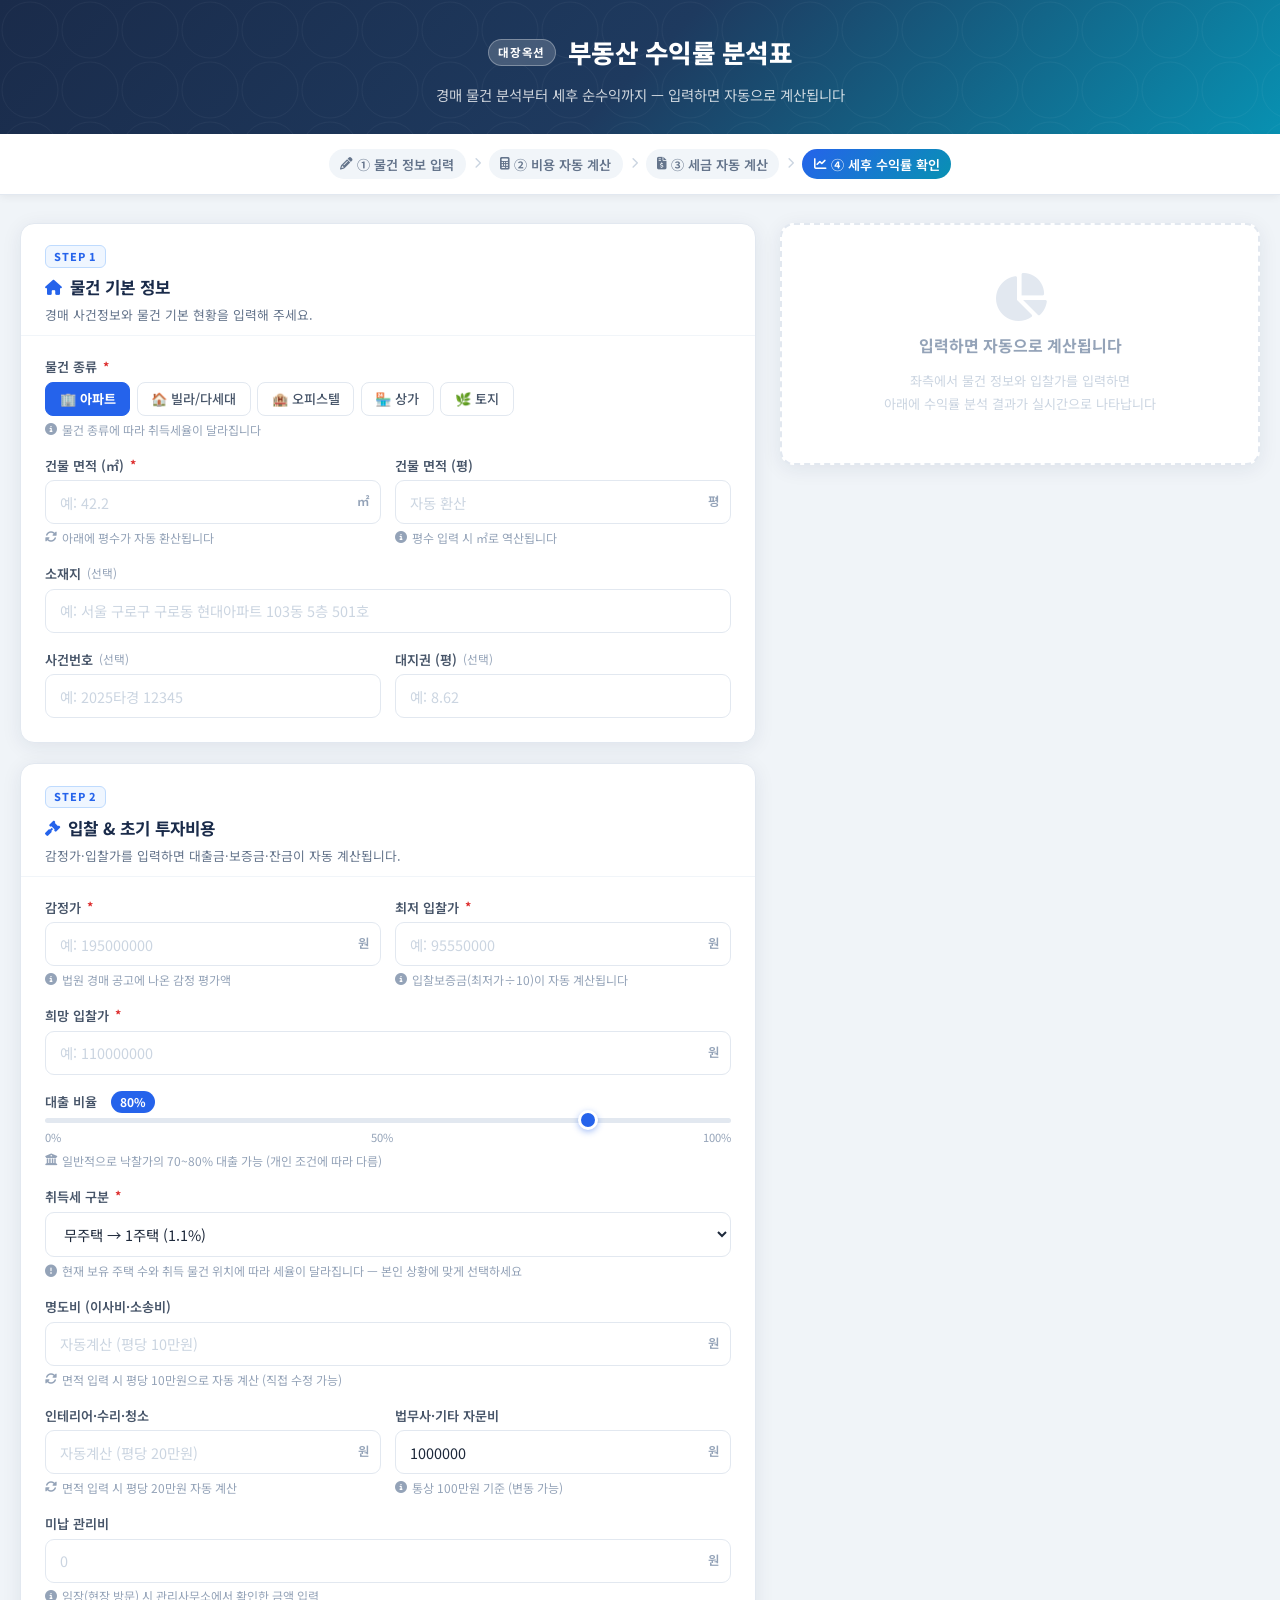
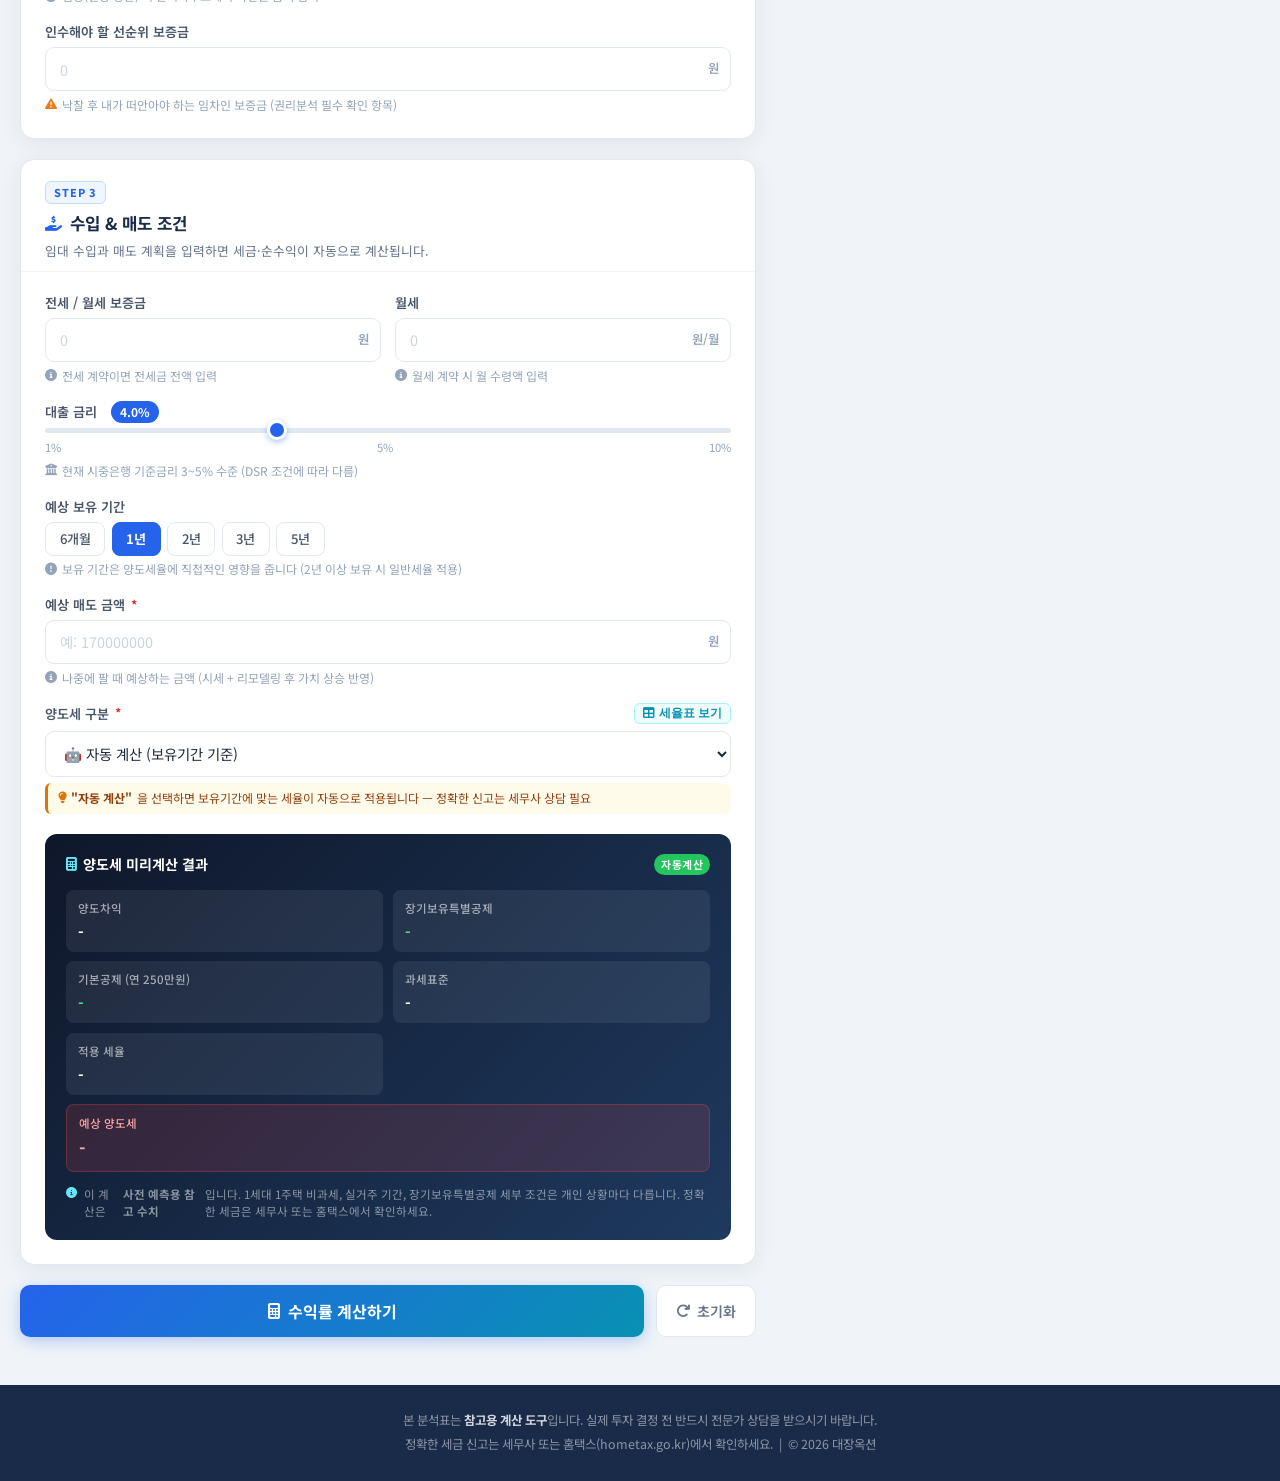
==== index.html @ 82e03224 "Add files via upload" ====
<!DOCTYPE html>
<html lang="ko">
<head>
  <meta charset="UTF-8" />
  <meta name="viewport" content="width=device-width, initial-scale=1.0" />
  <title>부동산 수익률 분석표 | 대장옥션</title>
  <link rel="preconnect" href="https://fonts.googleapis.com" />
  <link href="https://fonts.googleapis.com/css2?family=Noto+Sans+KR:wght@300;400;500;600;700;800;900&display=swap" rel="stylesheet" />
  <link rel="stylesheet" href="https://cdn.jsdelivr.net/npm/@fortawesome/fontawesome-free@6.4.0/css/all.min.css" />
  <link rel="stylesheet" href="style.css" />
</head>
<body>

<!-- ====== HEADER ====== -->
<header class="site-header">
  <div class="header-inner">
    <div class="brand">
      <span class="brand-badge">대장옥션</span>
      <span class="brand-title">부동산 수익률 분석표</span>
    </div>
    <p class="header-desc">경매 물건 분석부터 세후 순수익까지 — 입력하면 자동으로 계산됩니다</p>
  </div>
</header>

<!-- ====== GUIDE BANNER ====== -->
<section class="guide-banner">
  <div class="container">
    <div class="guide-grid">
      <div class="guide-item">
        <i class="fas fa-pencil-alt"></i>
        <span>①&nbsp;물건 정보 입력</span>
      </div>
      <i class="fas fa-chevron-right guide-arrow"></i>
      <div class="guide-item">
        <i class="fas fa-calculator"></i>
        <span>②&nbsp;비용 자동 계산</span>
      </div>
      <i class="fas fa-chevron-right guide-arrow"></i>
      <div class="guide-item">
        <i class="fas fa-file-invoice-dollar"></i>
        <span>③&nbsp;세금 자동 계산</span>
      </div>
      <i class="fas fa-chevron-right guide-arrow"></i>
      <div class="guide-item highlight">
        <i class="fas fa-chart-line"></i>
        <span>④&nbsp;세후 수익률 확인</span>
      </div>
    </div>
  </div>
</section>

<!-- ====== MAIN FORM ====== -->
<main class="container main-layout">

  <!-- LEFT: 입력 패널 -->
  <div class="input-panel">

    <!-- ─── BLOCK 1: 물건 기본 정보 ─── -->
    <div class="card">
      <div class="card-header">
        <span class="step-badge">STEP 1</span>
        <h2 class="card-title"><i class="fas fa-home"></i> 물건 기본 정보</h2>
        <p class="card-desc">경매 사건정보와 물건 기본 현황을 입력해 주세요.</p>
      </div>
      <div class="card-body">

        <div class="field-group">
          <label>물건 종류 <span class="required">*</span></label>
          <div class="btn-toggle-group" id="propertyTypeGroup">
            <button class="btn-toggle active" data-value="아파트" onclick="selectType(this)">🏢 아파트</button>
            <button class="btn-toggle" data-value="빌라/다세대" onclick="selectType(this)">🏠 빌라/다세대</button>
            <button class="btn-toggle" data-value="오피스텔" onclick="selectType(this)">🏨 오피스텔</button>
            <button class="btn-toggle" data-value="상가" onclick="selectType(this)">🏪 상가</button>
            <button class="btn-toggle" data-value="토지" onclick="selectType(this)">🌿 토지</button>
          </div>
          <p class="field-tip"><i class="fas fa-info-circle"></i> 물건 종류에 따라 취득세율이 달라집니다</p>
        </div>

        <div class="field-row-2">
          <div class="field-group">
            <label>건물 면적 (㎡) <span class="required">*</span></label>
            <div class="input-addon">
              <input type="number" id="buildingAreaSqm" placeholder="예: 42.2" oninput="sqmToPyeong()" />
              <span class="addon-unit">㎡</span>
            </div>
            <p class="field-tip"><i class="fas fa-sync-alt"></i> 아래에 평수가 자동 환산됩니다</p>
          </div>
          <div class="field-group">
            <label>건물 면적 (평)</label>
            <div class="input-addon">
              <input type="number" id="buildingAreaPyeong" placeholder="자동 환산" oninput="pyeongToSqm()" />
              <span class="addon-unit">평</span>
            </div>
            <p class="field-tip"><i class="fas fa-info-circle"></i> 평수 입력 시 ㎡로 역산됩니다</p>
          </div>
        </div>

        <div class="field-group">
          <label>소재지 <span class="note">(선택)</span></label>
          <input type="text" id="address" placeholder="예: 서울 구로구 구로동 현대아파트 103동 5층 501호" />
        </div>

        <div class="field-row-2">
          <div class="field-group">
            <label>사건번호 <span class="note">(선택)</span></label>
            <input type="text" id="caseNumber" placeholder="예: 2025타경 12345" />
          </div>
          <div class="field-group">
            <label>대지권 (평) <span class="note">(선택)</span></label>
            <input type="number" id="landRight" placeholder="예: 8.62" />
          </div>
        </div>

      </div>
    </div><!-- /card -->

    <!-- ─── BLOCK 2: 입찰 · 대출 · 취득비용 ─── -->
    <div class="card">
      <div class="card-header">
        <span class="step-badge">STEP 2</span>
        <h2 class="card-title"><i class="fas fa-gavel"></i> 입찰 & 초기 투자비용</h2>
        <p class="card-desc">감정가·입찰가를 입력하면 대출금·보증금·잔금이 자동 계산됩니다.</p>
      </div>
      <div class="card-body">

        <div class="field-row-2">
          <div class="field-group">
            <label>감정가 <span class="required">*</span></label>
            <div class="input-addon">
              <input type="number" id="appraisedValue" placeholder="예: 195000000" oninput="calcAll()" />
              <span class="addon-unit">원</span>
            </div>
            <p class="field-tip"><i class="fas fa-info-circle"></i> 법원 경매 공고에 나온 감정 평가액</p>
          </div>
          <div class="field-group">
            <label>최저 입찰가 <span class="required">*</span></label>
            <div class="input-addon">
              <input type="number" id="minBidPrice" placeholder="예: 95550000" oninput="calcAll()" />
              <span class="addon-unit">원</span>
            </div>
            <p class="field-tip"><i class="fas fa-info-circle"></i> 입찰보증금(최저가÷10)이 자동 계산됩니다</p>
          </div>
        </div>

        <div class="field-group">
          <label>희망 입찰가 <span class="required">*</span></label>
          <div class="input-addon">
            <input type="number" id="bidPrice" placeholder="예: 110000000" oninput="calcAll()" />
            <span class="addon-unit">원</span>
          </div>
          <div class="auto-calc-row" id="bidCalcRow" style="display:none">
            <div class="auto-item">
              <span class="auto-label">입찰보증금</span>
              <span class="auto-value" id="displayDeposit">-</span>
            </div>
            <div class="auto-item">
              <span class="auto-label">감정가 대비</span>
              <span class="auto-value" id="displayBidRatio">-</span>
            </div>
          </div>
        </div>

        <!-- 대출 비율 슬라이더 -->
        <div class="field-group">
          <label>대출 비율 &nbsp;<span class="slider-value-badge" id="loanRatioDisplay">80%</span></label>
          <input type="range" id="loanRatio" min="0" max="100" step="5" value="80" class="range-slider" oninput="updateLoanRatio()" />
          <div class="range-labels"><span>0%</span><span>50%</span><span>100%</span></div>
          <p class="field-tip"><i class="fas fa-university"></i> 일반적으로 낙찰가의 70~80% 대출 가능 (개인 조건에 따라 다름)</p>
          <div class="auto-calc-row" id="loanCalcRow" style="display:none">
            <div class="auto-item">
              <span class="auto-label">대출금</span>
              <span class="auto-value" id="displayLoanAmt">-</span>
            </div>
            <div class="auto-item">
              <span class="auto-label">납부 잔금</span>
              <span class="auto-value" id="displayRemaining">-</span>
            </div>
          </div>
        </div>

        <!-- 취득세 구분 -->
        <div class="field-group">
          <label>취득세 구분 <span class="required">*</span></label>
          <select id="acquisitionTaxType" onchange="calcAll()">
            <optgroup label="🏠 개인 (주택)">
              <option value="0.011">무주택 → 1주택 (1.1%)</option>
              <option value="0.011">1주택 → 2주택 (1.1%)</option>
              <option value="0.08">2주택 → 3주택 (8%)</option>
              <option value="0.12">3주택 → 4주택 이상 (12%)</option>
              <option value="0.011">공시지가 1억 미만 (1.1%)</option>
            </optgroup>
            <optgroup label="🏪 비주거·상업">
              <option value="0.046">오피스텔·상가·비주거 (4.6%)</option>
              <option value="0.12">공시지가 1억 이상 (12%)</option>
            </optgroup>
            <optgroup label="🏢 법인">
              <option value="0.046">법인 – 오피스텔·상가 (4.6%)</option>
              <option value="0.12">법인 – 공시지가 1억 이상 (12%)</option>
            </optgroup>
          </select>
          <p class="field-tip"><i class="fas fa-exclamation-circle"></i> 현재 보유 주택 수와 취득 물건 위치에 따라 세율이 달라집니다 — 본인 상황에 맞게 선택하세요</p>
        </div>

        <!-- 추가 비용 -->
        <div class="field-group">
          <label>명도비 (이사비·소송비)</label>
          <div class="input-addon">
            <input type="number" id="evictionCost" placeholder="자동계산 (평당 10만원)" oninput="calcAll()" />
            <span class="addon-unit">원</span>
          </div>
          <p class="field-tip"><i class="fas fa-sync-alt"></i> 면적 입력 시 평당 10만원으로 자동 계산 (직접 수정 가능)</p>
        </div>

        <div class="field-row-2">
          <div class="field-group">
            <label>인테리어·수리·청소</label>
            <div class="input-addon">
              <input type="number" id="repairCost" placeholder="자동계산 (평당 20만원)" oninput="calcAll()" />
              <span class="addon-unit">원</span>
            </div>
            <p class="field-tip"><i class="fas fa-sync-alt"></i> 면적 입력 시 평당 20만원 자동 계산</p>
          </div>
          <div class="field-group">
            <label>법무사·기타 자문비</label>
            <div class="input-addon">
              <input type="number" id="legalCost" value="1000000" oninput="calcAll()" />
              <span class="addon-unit">원</span>
            </div>
            <p class="field-tip"><i class="fas fa-info-circle"></i> 통상 100만원 기준 (변동 가능)</p>
          </div>
        </div>

        <div class="field-group">
          <label>미납 관리비</label>
          <div class="input-addon">
            <input type="number" id="unpaidMgmt" placeholder="0" oninput="calcAll()" />
            <span class="addon-unit">원</span>
          </div>
          <p class="field-tip"><i class="fas fa-info-circle"></i> 임장(현장 방문) 시 관리사무소에서 확인한 금액 입력</p>
        </div>

        <div class="field-group">
          <label>인수해야 할 선순위 보증금</label>
          <div class="input-addon">
            <input type="number" id="seniorDeposit" placeholder="0" oninput="calcAll()" />
            <span class="addon-unit">원</span>
          </div>
          <p class="field-tip"><i class="fas fa-exclamation-triangle" style="color:#e67e22"></i> 낙찰 후 내가 떠안아야 하는 임차인 보증금 (권리분석 필수 확인 항목)</p>
        </div>

      </div>
    </div><!-- /card -->

    <!-- ─── BLOCK 3: 수입·매도 조건 ─── -->
    <div class="card">
      <div class="card-header">
        <span class="step-badge">STEP 3</span>
        <h2 class="card-title"><i class="fas fa-hand-holding-usd"></i> 수입 & 매도 조건</h2>
        <p class="card-desc">임대 수입과 매도 계획을 입력하면 세금·순수익이 자동으로 계산됩니다.</p>
      </div>
      <div class="card-body">

        <div class="field-row-2">
          <div class="field-group">
            <label>전세 / 월세 보증금</label>
            <div class="input-addon">
              <input type="number" id="rentalDeposit" placeholder="0" oninput="calcAll()" />
              <span class="addon-unit">원</span>
            </div>
            <p class="field-tip"><i class="fas fa-info-circle"></i> 전세 계약이면 전세금 전액 입력</p>
          </div>
          <div class="field-group">
            <label>월세</label>
            <div class="input-addon">
              <input type="number" id="monthlyRent" placeholder="0" oninput="calcAll()" />
              <span class="addon-unit">원/월</span>
            </div>
            <p class="field-tip"><i class="fas fa-info-circle"></i> 월세 계약 시 월 수령액 입력</p>
          </div>
        </div>

        <!-- 대출 금리 슬라이더 -->
        <div class="field-group">
          <label>대출 금리 &nbsp;<span class="slider-value-badge" id="interestRateDisplay">4.0%</span></label>
          <input type="range" id="interestRate" min="1" max="10" step="0.5" value="4" class="range-slider" oninput="updateInterestRate()" />
          <div class="range-labels"><span>1%</span><span>5%</span><span>10%</span></div>
          <p class="field-tip"><i class="fas fa-university"></i> 현재 시중은행 기준금리 3~5% 수준 (DSR 조건에 따라 다름)</p>
        </div>

        <!-- 보유 기간 -->
        <div class="field-group">
          <label>예상 보유 기간</label>
          <div class="btn-toggle-group" id="holdingPeriodGroup">
            <button class="btn-toggle" data-value="6" onclick="selectHolding(this)">6개월</button>
            <button class="btn-toggle active" data-value="12" onclick="selectHolding(this)">1년</button>
            <button class="btn-toggle" data-value="24" onclick="selectHolding(this)">2년</button>
            <button class="btn-toggle" data-value="36" onclick="selectHolding(this)">3년</button>
            <button class="btn-toggle" data-value="60" onclick="selectHolding(this)">5년</button>
          </div>
          <p class="field-tip"><i class="fas fa-exclamation-circle"></i> 보유 기간은 양도세율에 직접적인 영향을 줍니다 (2년 이상 보유 시 일반세율 적용)</p>
        </div>

        <div class="field-group">
          <label>예상 매도 금액 <span class="required">*</span></label>
          <div class="input-addon">
            <input type="number" id="salePrice" placeholder="예: 170000000" oninput="calcAll()" />
            <span class="addon-unit">원</span>
          </div>
          <p class="field-tip"><i class="fas fa-info-circle"></i> 나중에 팔 때 예상하는 금액 (시세 + 리모델링 후 가치 상승 반영)</p>
        </div>

        <!-- ▼ 양도세 구분 — 핵심 개선 영역 -->
        <div class="tax-select-block">
          <label>양도세 구분 <span class="required">*</span>
            <button class="btn-tax-guide" onclick="openTaxModal()"><i class="fas fa-table"></i> 세율표 보기</button>
          </label>
          <select id="transferTaxType" onchange="calcAll()">
            <optgroup label="📋 개인 양도소득세 (보유기간별 — 자동 추천)">
              <option value="auto">🤖 자동 계산 (보유기간 기준)</option>
            </optgroup>
            <optgroup label="🏠 개인 — 직접 선택">
              <option value="0.70">1년 미만 보유 (70%)</option>
              <option value="0.60">1년 이상~2년 미만 (60%)</option>
              <option value="progressive">2년 이상 — 누진세율 (6%~45%)</option>
            </optgroup>
            <optgroup label="💼 개인매매사업자 (종합소득세)">
              <option value="0.06">순수익 1,400만원 이하 (6%)</option>
              <option value="0.15">순수익 5,000만원 이하 (15%)</option>
              <option value="0.24">순수익 8,800만원 이하 (24%)</option>
              <option value="0.35">순수익 1억5,000만원 이하 (35%)</option>
              <option value="0.38">순수익 3억원 이하 (38%)</option>
              <option value="0.40">순수익 5억원 이하 (40%)</option>
            </optgroup>
            <optgroup label="🏢 법인">
              <option value="0.30">법인 – 주택 (30%)</option>
              <option value="0.10">법인 – 비주택 (10%)</option>
            </optgroup>
          </select>
          <p class="field-tip tip-warning"><i class="fas fa-lightbulb"></i> <strong>"자동 계산"</strong>을 선택하면 보유기간에 맞는 세율이 자동으로 적용됩니다 — 정확한 신고는 세무사 상담 필요</p>
        </div>

        <!-- ▼ 양도세 미리보기 박스 (핵심 신규 기능) -->
        <div class="tax-preview-box" id="taxPreviewBox">
          <div class="tax-preview-title">
            <i class="fas fa-calculator"></i> 양도세 미리계산 결과
            <span class="preview-badge">자동계산</span>
          </div>
          <div class="tax-preview-grid">
            <div class="tax-preview-item">
              <span class="tp-label">양도차익</span>
              <span class="tp-value" id="tpGain">-</span>
            </div>
            <div class="tax-preview-item">
              <span class="tp-label">장기보유특별공제</span>
              <span class="tp-value green" id="tpLthc">-</span>
            </div>
            <div class="tax-preview-item">
              <span class="tp-label">기본공제 (연 250만원)</span>
              <span class="tp-value green" id="tpBasic">-</span>
            </div>
            <div class="tax-preview-item">
              <span class="tp-label">과세표준</span>
              <span class="tp-value" id="tpBase">-</span>
            </div>
            <div class="tax-preview-item">
              <span class="tp-label">적용 세율</span>
              <span class="tp-value" id="tpRate">-</span>
            </div>
            <div class="tax-preview-item highlight-row">
              <span class="tp-label">예상 양도세</span>
              <span class="tp-value red" id="tpTaxAmt">-</span>
            </div>
          </div>
          <div class="tax-preview-note">
            <i class="fas fa-info-circle"></i>
            이 계산은 <strong>사전 예측용 참고 수치</strong>입니다. 1세대 1주택 비과세, 실거주 기간, 장기보유특별공제 세부 조건은 개인 상황마다 다릅니다. 정확한 세금은 세무사 또는 홈택스에서 확인하세요.
          </div>
        </div>

      </div>
    </div><!-- /card -->

    <!-- ─── 계산 버튼 ─── -->
    <div class="btn-calc-area">
      <button class="btn-calc-main" onclick="calcAll()">
        <i class="fas fa-calculator"></i> 수익률 계산하기
      </button>
      <button class="btn-reset" onclick="resetAll()">
        <i class="fas fa-redo"></i> 초기화
      </button>
    </div>

  </div><!-- /input-panel -->

  <!-- RIGHT: 결과 패널 -->
  <div class="result-panel" id="resultPanel">

    <div class="result-placeholder" id="resultPlaceholder">
      <div class="placeholder-inner">
        <i class="fas fa-chart-pie placeholder-icon"></i>
        <p class="placeholder-title">입력하면 자동으로 계산됩니다</p>
        <p class="placeholder-desc">좌측에서 물건 정보와 입찰가를 입력하면<br>아래에 수익률 분석 결과가 실시간으로 나타납니다</p>
      </div>
    </div>

    <!-- 결과 카드 영역 (계산 후 표시) -->
    <div class="result-content" id="resultContent" style="display:none">

      <!-- 핵심 요약 3종 -->
      <div class="summary-cards">
        <div class="sum-card blue">
          <div class="sum-icon"><i class="fas fa-won-sign"></i></div>
          <div class="sum-body">
            <span class="sum-label">자기자본 투입액</span>
            <span class="sum-val" id="rOwnCapital">-</span>
            <span class="sum-sub">실제 내 돈이 얼마 들어가나</span>
          </div>
        </div>
        <div class="sum-card green">
          <div class="sum-icon"><i class="fas fa-arrow-trend-up"></i></div>
          <div class="sum-body">
            <span class="sum-label">세전 순수익</span>
            <span class="sum-val" id="rNetProfit">-</span>
            <span class="sum-sub">매도차익 − 총 비용</span>
          </div>
        </div>
        <div class="sum-card orange">
          <div class="sum-icon"><i class="fas fa-piggy-bank"></i></div>
          <div class="sum-body">
            <span class="sum-label">세후 순수익</span>
            <span class="sum-val" id="rAfterTaxProfit">-</span>
            <span class="sum-sub">세금 납부 후 실제 남는 돈</span>
          </div>
        </div>
      </div>

      <!-- 수익률 게이지 -->
      <div class="card result-card">
        <div class="card-header no-border">
          <h3 class="card-title"><i class="fas fa-tachometer-alt"></i> 투자수익률</h3>
        </div>
        <div class="card-body gauge-area">
          <div class="gauge-wrap">
            <svg viewBox="0 0 200 110" class="gauge-svg">
              <path d="M10,100 A90,90 0 0,1 190,100" fill="none" stroke="#e9ecef" stroke-width="18" stroke-linecap="round"/>
              <path d="M10,100 A90,90 0 0,1 190,100" fill="none" stroke="url(#gaugeGrad)" stroke-width="18" stroke-linecap="round"
                    stroke-dasharray="283" stroke-dashoffset="283" id="gaugeFill" style="transition:stroke-dashoffset 1s ease"/>
              <defs>
                <linearGradient id="gaugeGrad" x1="0%" y1="0%" x2="100%" y2="0%">
                  <stop offset="0%" stop-color="#e74c3c"/>
                  <stop offset="40%" stop-color="#f39c12"/>
                  <stop offset="70%" stop-color="#27ae60"/>
                  <stop offset="100%" stop-color="#16a085"/>
                </linearGradient>
              </defs>
              <text x="100" y="88" text-anchor="middle" font-size="22" font-weight="800" fill="#1a2b4a" id="gaugeText">0%</text>
              <text x="100" y="106" text-anchor="middle" font-size="9" fill="#8395a7" id="gaugeTaxLabel">세전 수익률</text>
            </svg>
          </div>
          <div class="roi-compare">
            <div class="roi-item">
              <span class="roi-label">세전 수익률</span>
              <span class="roi-val" id="rROI">-</span>
            </div>
            <div class="roi-divider"></div>
            <div class="roi-item highlight">
              <span class="roi-label">세후 수익률</span>
              <span class="roi-val orange" id="rAfterTaxROI">-</span>
            </div>
          </div>
          <div class="grade-badge-wrap">
            <span class="grade-badge" id="gradeBadge">계산 중...</span>
          </div>
        </div>
      </div>

      <!-- 세전 vs 세후 비교 카드 -->
      <div class="card result-card">
        <div class="card-header no-border">
          <h3 class="card-title"><i class="fas fa-balance-scale"></i> 세전 vs 세후 순수익 비교</h3>
          <p class="card-desc">실제 세금을 내고 나면 얼마나 남는지 한눈에 확인하세요</p>
        </div>
        <div class="card-body">
          <div class="compare-bar-wrap">
            <div class="compare-bar-row">
              <span class="cbar-label">세전 순수익</span>
              <div class="cbar-track"><div class="cbar-fill blue" id="barBeforeTax" style="width:0%"></div></div>
              <span class="cbar-amt" id="cBarBeforeAmt">-</span>
            </div>
            <div class="compare-bar-row">
              <span class="cbar-label">예상 양도세</span>
              <div class="cbar-track"><div class="cbar-fill red" id="barTax" style="width:0%"></div></div>
              <span class="cbar-amt red" id="cBarTaxAmt">-</span>
            </div>
            <div class="compare-bar-row">
              <span class="cbar-label"><strong>세후 순수익</strong></span>
              <div class="cbar-track"><div class="cbar-fill green" id="barAfterTax" style="width:0%"></div></div>
              <span class="cbar-amt green" id="cBarAfterAmt">-</span>
            </div>
          </div>
          <div class="tax-saving-tip" id="taxSavingTip" style="display:none">
            <i class="fas fa-lightbulb"></i>
            <span id="taxSavingTipText"></span>
          </div>
        </div>
      </div>

      <!-- 상세 비용 분석표 -->
      <div class="card result-card">
        <div class="card-header no-border">
          <h3 class="card-title"><i class="fas fa-list-alt"></i> 상세 비용 분석표</h3>
        </div>
        <div class="card-body">
          <table class="detail-table">
            <tbody>
              <tr class="table-section-header"><td colspan="2">[ 초기 투자비용 ]</td></tr>
              <tr><td>낙찰가 (희망입찰가)</td><td id="tBidPrice">-</td></tr>
              <tr class="sub-row"><td>— 은행 대출금</td><td id="tLoanAmt" class="deduct">-</td></tr>
              <tr class="sub-row"><td>— 입찰보증금</td><td id="tBidDeposit">-</td></tr>
              <tr class="sub-row"><td>— 납부 잔금 (자기자본)</td><td id="tFinalPayment">-</td></tr>
              <tr class="spacer"><td colspan="2"></td></tr>
              <tr class="table-section-header"><td colspan="2">[ 추가 비용 합계 ]</td></tr>
              <tr><td>취득세</td><td id="tAcqTax">-</td></tr>
              <tr><td>명도비</td><td id="tEviction">-</td></tr>
              <tr><td>인테리어·수리·청소</td><td id="tRepair">-</td></tr>
              <tr><td>법무사·기타</td><td id="tLegal">-</td></tr>
              <tr><td>미납 관리비</td><td id="tUnpaid">-</td></tr>
              <tr><td>인수 선순위 보증금</td><td id="tSeniorDep">-</td></tr>
              <tr class="total-row"><td>총 추가비용 (a)</td><td id="tTotalCost">-</td></tr>
              <tr class="spacer"><td colspan="2"></td></tr>
              <tr class="table-section-header"><td colspan="2">[ 보유 중 지출 ]</td></tr>
              <tr><td>월 이자 (거치식)</td><td id="tMonthlyInterest">-</td></tr>
              <tr><td>보유기간 이자 합계</td><td id="tTotalInterest">-</td></tr>
              <tr><td>중개수수료 (0.4%)</td><td id="tBrokerage">-</td></tr>
              <tr class="total-row"><td>지출 합계 (b)</td><td id="tTotalExpense">-</td></tr>
              <tr class="spacer"><td colspan="2"></td></tr>
              <tr class="table-section-header"><td colspan="2">[ 수입 ]</td></tr>
              <tr><td>전세·월세 보증금</td><td id="tRentalDeposit">-</td></tr>
              <tr><td>보유기간 월세 수입</td><td id="tRentalIncome">-</td></tr>
              <tr class="spacer"><td colspan="2"></td></tr>
              <tr class="table-section-header"><td colspan="2">[ 수익 계산 ]</td></tr>
              <tr><td>매도 금액</td><td id="tSalePrice">-</td></tr>
              <tr class="highlight-row"><td><strong>자기자본 투입액</strong></td><td id="tOwnCapital">-</td></tr>
              <tr><td>총 투자금액 (낙찰가 + 비용)</td><td id="tTotalInvest">-</td></tr>
              <tr class="total-row"><td><strong>세전 순수익</strong></td><td id="tNetProfit">-</td></tr>
              <tr class="tax-row"><td>예상 양도세</td><td id="tTransferTax" class="red">-</td></tr>
              <tr class="grand-total-row"><td><strong>🎯 세후 순수익 (최종)</strong></td><td id="tAfterTaxProfit">-</td></tr>
              <tr class="roi-row"><td>투자금 대비 세전 수익률</td><td id="tROI">-</td></tr>
              <tr class="roi-row"><td><strong>투자금 대비 세후 수익률</strong></td><td id="tAfterTaxROI">-</td></tr>
            </tbody>
          </table>
        </div>
      </div>

      <!-- 상담 CTA -->
      <div class="cta-banner">
        <div class="cta-content">
          <div class="cta-text">
            <span class="cta-title">분석 결과를 전문가와 함께 검토하고 싶으신가요?</span>
            <span class="cta-desc">대장옥션 경매 전문 컨설턴트가 물건 선정부터 낙찰 후 전략까지 1:1로 안내해 드립니다</span>
          </div>
          <a href="tel:010-0000-0000" class="cta-btn"><i class="fas fa-phone-alt"></i> 무료 상담 신청</a>
        </div>
      </div>

    </div><!-- /result-content -->
  </div><!-- /result-panel -->

</main><!-- /main -->

<!-- ====== 양도세율 모달 ====== -->
<div class="modal-overlay" id="taxModal" onclick="closeTaxModal(event)">
  <div class="modal-box">
    <div class="modal-header">
      <h3><i class="fas fa-table"></i> 취득세 / 양도세 세율 참고표</h3>
      <button class="modal-close" onclick="closeTaxModal(null)"><i class="fas fa-times"></i></button>
    </div>
    <div class="modal-body">
      <h4 class="modal-section-title">📋 개인 취득세</h4>
      <table class="ref-table">
        <tr><th>구분</th><th>세율</th></tr>
        <tr><td>무주택 → 1주택</td><td>1.1%</td></tr>
        <tr><td>1주택 → 2주택</td><td>1.1%</td></tr>
        <tr><td>2주택 → 3주택 (규제지역 8%)</td><td>8%</td></tr>
        <tr><td>3주택 이상</td><td>12%</td></tr>
        <tr><td>공시지가 1억 미만</td><td>1.1%</td></tr>
        <tr><td>오피스텔·상가·비주거</td><td>4.6%</td></tr>
      </table>

      <h4 class="modal-section-title" style="margin-top:1.5rem">📋 개인 양도소득세 (보유기간별)</h4>
      <table class="ref-table">
        <tr><th>보유기간</th><th>세율</th></tr>
        <tr><td>1년 미만</td><td class="red">70%</td></tr>
        <tr><td>1년 이상 ~ 2년 미만</td><td class="red">60%</td></tr>
        <tr><td>2년 이상 → 누진세율</td><td>6%~45%</td></tr>
      </table>

      <h4 class="modal-section-title" style="margin-top:1.5rem">📋 2년 이상 보유 — 누진세율 과세표준</h4>
      <table class="ref-table">
        <tr><th>과세표준 (양도차익)</th><th>세율</th><th>누진공제</th></tr>
        <tr><td>1,400만원 이하</td><td>6%</td><td>-</td></tr>
        <tr><td>5,000만원 이하</td><td>15%</td><td>126만원</td></tr>
        <tr><td>8,800만원 이하</td><td>24%</td><td>576만원</td></tr>
        <tr><td>1억5,000만원 이하</td><td>35%</td><td>1,544만원</td></tr>
        <tr><td>3억원 이하</td><td>38%</td><td>1,994만원</td></tr>
        <tr><td>5억원 이하</td><td>40%</td><td>2,594만원</td></tr>
        <tr><td>10억원 이하</td><td>42%</td><td>3,594만원</td></tr>
        <tr><td>10억원 초과</td><td>45%</td><td>6,594만원</td></tr>
      </table>

      <h4 class="modal-section-title" style="margin-top:1.5rem">📋 장기보유특별공제 (일반)</h4>
      <table class="ref-table">
        <tr><th>보유기간</th><th>공제율</th></tr>
        <tr><td>3년 이상</td><td>6%</td></tr>
        <tr><td>4년 이상</td><td>8%</td></tr>
        <tr><td>5년 이상</td><td>10%</td></tr>
        <tr><td>6년 이상</td><td>12%</td></tr>
        <tr><td>7년 이상</td><td>14%</td></tr>
        <tr><td>10년 이상</td><td>20%</td></tr>
        <tr><td>15년 이상</td><td>30%</td></tr>
        <tr><td>1세대1주택 거주요건 충족</td><td class="green">최대 80%</td></tr>
      </table>

      <div class="modal-note">
        <i class="fas fa-exclamation-triangle"></i>
        위 세율표는 2025~2026년 기준 참고용입니다. 정확한 세금은 홈택스 모의계산 또는 세무사 상담을 통해 확인하시기 바랍니다.
      </div>
    </div>
  </div>
</div>

<!-- ====== FOOTER ====== -->
<footer class="site-footer">
  <div class="container">
    <p>본 분석표는 <strong>참고용 계산 도구</strong>입니다. 실제 투자 결정 전 반드시 전문가 상담을 받으시기 바랍니다.</p>
    <p>정확한 세금 신고는 세무사 또는 홈택스(hometax.go.kr)에서 확인하세요. &nbsp;|&nbsp; © 2026 대장옥션</p>
  </div>
</footer>

<script src="calc.js"></script>
</body>
</html>
---- style.css ----
/* ===================================================
   대장옥션 부동산 수익률 분석표 — 메인 스타일
   =================================================== */

/* ─── 리셋 & 변수 ─── */
*, *::before, *::after { box-sizing: border-box; margin: 0; padding: 0; }

:root {
  --navy:   #1a2b4a;
  --navy2:  #243650;
  --blue:   #2563eb;
  --blue-l: #3b82f6;
  --teal:   #0891b2;
  --green:  #16a34a;
  --green-l:#22c55e;
  --orange: #ea580c;
  --orange-l:#f97316;
  --red:    #dc2626;
  --red-l:  #ef4444;
  --gold:   #d97706;
  --gray1:  #f8fafc;
  --gray2:  #f1f5f9;
  --gray3:  #e2e8f0;
  --gray4:  #cbd5e1;
  --gray5:  #94a3b8;
  --gray6:  #64748b;
  --gray7:  #475569;
  --text:   #1e293b;
  --radius: 14px;
  --shadow: 0 4px 20px rgba(26,43,74,.08);
  --shadow-hover: 0 8px 32px rgba(26,43,74,.15);
  --transition: .22s ease;
}

html { scroll-behavior: smooth; }
body {
  font-family: 'Noto Sans KR', sans-serif;
  background: #f0f4f8;
  color: var(--text);
  font-size: 15px;
  line-height: 1.6;
}

/* ─── 헤더 ─── */
.site-header {
  background: linear-gradient(135deg, var(--navy) 0%, #1e3a5f 50%, #0891b2 100%);
  color: #fff;
  padding: 2rem 1.5rem 1.8rem;
  text-align: center;
  position: relative;
  overflow: hidden;
}
.site-header::before {
  content: '';
  position: absolute;
  inset: 0;
  background: url("data:image/svg+xml,%3Csvg width='60' height='60' xmlns='http://www.w3.org/2000/svg'%3E%3Ccircle cx='30' cy='30' r='28' fill='none' stroke='rgba(255,255,255,0.04)' stroke-width='1'/%3E%3C/svg%3E") repeat;
  pointer-events: none;
}
.header-inner { position: relative; z-index: 1; }
.brand { display: flex; align-items: center; justify-content: center; gap: .75rem; margin-bottom: .6rem; }
.brand-badge {
  background: rgba(255,255,255,.18);
  border: 1px solid rgba(255,255,255,.3);
  color: #fff;
  font-size: .72rem;
  font-weight: 700;
  letter-spacing: .06em;
  padding: .2rem .6rem;
  border-radius: 20px;
  backdrop-filter: blur(4px);
}
.brand-title {
  font-size: 1.6rem;
  font-weight: 800;
  color: #fff;
  letter-spacing: -.02em;
}
.header-desc {
  color: rgba(255,255,255,.78);
  font-size: .9rem;
  font-weight: 400;
}

/* ─── 가이드 배너 ─── */
.guide-banner {
  background: #fff;
  border-bottom: 1px solid var(--gray3);
  padding: .9rem 1rem;
  position: sticky;
  top: 0;
  z-index: 100;
  box-shadow: 0 2px 8px rgba(0,0,0,.06);
}
.guide-grid {
  display: flex;
  align-items: center;
  justify-content: center;
  gap: .5rem;
  flex-wrap: wrap;
}
.guide-item {
  display: flex;
  align-items: center;
  gap: .35rem;
  font-size: .82rem;
  font-weight: 600;
  color: var(--gray6);
  padding: .3rem .7rem;
  border-radius: 20px;
  background: var(--gray2);
}
.guide-item.highlight {
  background: linear-gradient(135deg, var(--blue), var(--teal));
  color: #fff;
}
.guide-item i { font-size: .78rem; }
.guide-arrow { color: var(--gray4); font-size: .7rem; }

/* ─── 레이아웃 ─── */
.container { max-width: 1280px; margin: 0 auto; padding: 0 1.25rem; }
.main-layout {
  display: grid;
  grid-template-columns: 1fr 480px;
  gap: 1.5rem;
  padding-top: 1.75rem;
  padding-bottom: 3rem;
  align-items: start;
}

/* ─── 입력 패널 ─── */
.input-panel { display: flex; flex-direction: column; gap: 1.25rem; }
.result-panel { position: sticky; top: 70px; }

/* ─── 카드 ─── */
.card {
  background: #fff;
  border-radius: var(--radius);
  box-shadow: var(--shadow);
  overflow: hidden;
  border: 1px solid var(--gray3);
}
.card-header {
  padding: 1.2rem 1.5rem .6rem;
  border-bottom: 1px solid var(--gray2);
}
.card-header.no-border { border-bottom: none; padding-bottom: .2rem; }
.step-badge {
  display: inline-block;
  font-size: .68rem;
  font-weight: 800;
  letter-spacing: .08em;
  color: var(--blue);
  background: #eff6ff;
  border: 1px solid #bfdbfe;
  border-radius: 6px;
  padding: .1rem .5rem;
  margin-bottom: .4rem;
}
.card-title {
  font-size: 1.05rem;
  font-weight: 700;
  color: var(--navy);
  display: flex;
  align-items: center;
  gap: .5rem;
}
.card-title i { color: var(--blue); font-size: .95rem; }
.card-desc {
  font-size: .8rem;
  color: var(--gray6);
  margin-top: .25rem;
}
.card-body { padding: 1.25rem 1.5rem 1.5rem; display: flex; flex-direction: column; gap: 1rem; }

/* ─── 필드 ─── */
.field-group { display: flex; flex-direction: column; gap: .3rem; }
.field-row-2 { display: grid; grid-template-columns: 1fr 1fr; gap: .85rem; }
label {
  font-size: .82rem;
  font-weight: 600;
  color: var(--gray7);
  display: flex;
  align-items: center;
  gap: .4rem;
}
.required { color: var(--red); font-size: .8rem; }
.note { font-size: .73rem; font-weight: 400; color: var(--gray5); }
input[type="text"],
input[type="number"],
select {
  width: 100%;
  padding: .65rem .9rem;
  border: 1.5px solid var(--gray3);
  border-radius: 9px;
  font-size: .9rem;
  font-family: inherit;
  color: var(--text);
  background: #fff;
  transition: border-color var(--transition), box-shadow var(--transition);
  outline: none;
}
input:focus, select:focus {
  border-color: var(--blue);
  box-shadow: 0 0 0 3px rgba(37,99,235,.1);
}
input::placeholder { color: var(--gray4); }
.input-addon { position: relative; }
.input-addon input { padding-right: 2.8rem; }
.addon-unit {
  position: absolute;
  right: .75rem;
  top: 50%;
  transform: translateY(-50%);
  font-size: .78rem;
  font-weight: 600;
  color: var(--gray5);
  pointer-events: none;
}

/* ─── 자동계산 줄 ─── */
.auto-calc-row {
  display: flex;
  gap: 1rem;
  background: #f0f9ff;
  border: 1px solid #bae6fd;
  border-radius: 8px;
  padding: .55rem .9rem;
  margin-top: .15rem;
}
.auto-item { display: flex; flex-direction: column; gap: .08rem; }
.auto-label { font-size: .72rem; color: var(--teal); font-weight: 600; }
.auto-value { font-size: .92rem; font-weight: 700; color: var(--navy); }

/* ─── 슬라이더 ─── */
.slider-value-badge {
  display: inline-block;
  background: var(--blue);
  color: #fff;
  font-size: .75rem;
  font-weight: 700;
  padding: .1rem .55rem;
  border-radius: 20px;
  min-width: 42px;
  text-align: center;
}
.range-slider {
  width: 100%;
  -webkit-appearance: none;
  height: 5px;
  border-radius: 5px;
  background: var(--gray3);
  outline: none;
  cursor: pointer;
}
.range-slider::-webkit-slider-thumb {
  -webkit-appearance: none;
  width: 20px; height: 20px;
  border-radius: 50%;
  background: var(--blue);
  cursor: pointer;
  border: 3px solid #fff;
  box-shadow: 0 2px 6px rgba(37,99,235,.4);
}
.range-labels {
  display: flex;
  justify-content: space-between;
  font-size: .7rem;
  color: var(--gray5);
  margin-top: .1rem;
}

/* ─── 버튼 토글 그룹 ─── */
.btn-toggle-group {
  display: flex;
  flex-wrap: wrap;
  gap: .4rem;
}
.btn-toggle {
  padding: .4rem .85rem;
  border: 1.5px solid var(--gray3);
  border-radius: 8px;
  background: #fff;
  font-size: .82rem;
  font-family: inherit;
  font-weight: 500;
  color: var(--gray7);
  cursor: pointer;
  transition: all var(--transition);
}
.btn-toggle:hover { border-color: var(--blue); color: var(--blue); background: #eff6ff; }
.btn-toggle.active {
  border-color: var(--blue);
  background: var(--blue);
  color: #fff;
  font-weight: 700;
}

/* ─── 팁 텍스트 ─── */
.field-tip {
  font-size: .75rem;
  color: var(--gray5);
  display: flex;
  align-items: flex-start;
  gap: .3rem;
  line-height: 1.5;
}
.field-tip i { margin-top: .15rem; flex-shrink: 0; }
.tip-warning { color: #92400e; background: #fffbeb; border-radius: 6px; padding: .4rem .6rem; border-left: 3px solid var(--gold); }
.tip-warning i { color: var(--gold); }

/* ─── 취득세 선택 블록 ─── */
.tax-select-block { display: flex; flex-direction: column; gap: .4rem; }
.btn-tax-guide {
  display: inline-flex;
  align-items: center;
  gap: .25rem;
  font-size: .73rem;
  font-weight: 600;
  color: var(--teal);
  background: #f0fdff;
  border: 1px solid #a5f3fc;
  border-radius: 6px;
  padding: .15rem .5rem;
  cursor: pointer;
  transition: all var(--transition);
  margin-left: auto;
}
.btn-tax-guide:hover { background: var(--teal); color: #fff; }

/* ─── 양도세 미리보기 박스 ─── */
.tax-preview-box {
  background: linear-gradient(135deg, #0f172a 0%, #1e3a5f 100%);
  border-radius: 12px;
  padding: 1.2rem 1.3rem;
  margin-top: .25rem;
}
.tax-preview-title {
  font-size: .88rem;
  font-weight: 700;
  color: #fff;
  display: flex;
  align-items: center;
  gap: .4rem;
  margin-bottom: .9rem;
}
.tax-preview-title i { color: #67e8f9; }
.preview-badge {
  margin-left: auto;
  font-size: .68rem;
  font-weight: 700;
  background: #22c55e;
  color: #fff;
  padding: .1rem .45rem;
  border-radius: 20px;
  letter-spacing: .04em;
}
.tax-preview-grid {
  display: grid;
  grid-template-columns: 1fr 1fr;
  gap: .6rem;
}
.tax-preview-item {
  display: flex;
  flex-direction: column;
  gap: .1rem;
  background: rgba(255,255,255,.07);
  border-radius: 8px;
  padding: .55rem .75rem;
}
.tp-label { font-size: .72rem; color: rgba(255,255,255,.6); font-weight: 500; }
.tp-value { font-size: .95rem; font-weight: 700; color: #fff; }
.tp-value.green { color: #4ade80; }
.tp-value.red { color: #f87171; }
.tax-preview-item.highlight-row {
  grid-column: span 2;
  background: rgba(239,68,68,.15);
  border: 1px solid rgba(239,68,68,.3);
}
.tax-preview-item.highlight-row .tp-label { color: #fca5a5; }
.tax-preview-item.highlight-row .tp-value { font-size: 1.1rem; color: #fca5a5; }
.tax-preview-note {
  margin-top: .85rem;
  font-size: .72rem;
  color: rgba(255,255,255,.5);
  display: flex;
  gap: .4rem;
  line-height: 1.5;
}
.tax-preview-note i { color: #67e8f9; flex-shrink: 0; margin-top: .12rem; }

/* ─── 계산 버튼 ─── */
.btn-calc-area {
  display: flex;
  gap: .75rem;
}
.btn-calc-main {
  flex: 1;
  padding: .9rem 1.5rem;
  background: linear-gradient(135deg, var(--blue) 0%, var(--teal) 100%);
  color: #fff;
  border: none;
  border-radius: 10px;
  font-size: 1rem;
  font-weight: 700;
  font-family: inherit;
  cursor: pointer;
  display: flex;
  align-items: center;
  justify-content: center;
  gap: .5rem;
  transition: all var(--transition);
  box-shadow: 0 4px 15px rgba(37,99,235,.3);
}
.btn-calc-main:hover {
  transform: translateY(-2px);
  box-shadow: 0 8px 25px rgba(37,99,235,.4);
}
.btn-reset {
  padding: .9rem 1.2rem;
  background: #fff;
  color: var(--gray6);
  border: 1.5px solid var(--gray3);
  border-radius: 10px;
  font-size: .88rem;
  font-weight: 600;
  font-family: inherit;
  cursor: pointer;
  display: flex;
  align-items: center;
  gap: .4rem;
  transition: all var(--transition);
}
.btn-reset:hover { border-color: var(--red); color: var(--red); background: #fff5f5; }

/* ─── 결과 패널: 플레이스홀더 ─── */
.result-placeholder {
  background: #fff;
  border-radius: var(--radius);
  box-shadow: var(--shadow);
  border: 2px dashed var(--gray3);
  padding: 3rem 2rem;
  text-align: center;
}
.placeholder-inner { display: flex; flex-direction: column; align-items: center; gap: .75rem; }
.placeholder-icon { font-size: 3rem; color: var(--gray3); }
.placeholder-title { font-size: 1rem; font-weight: 700; color: var(--gray5); }
.placeholder-desc { font-size: .82rem; color: var(--gray4); line-height: 1.7; }

/* ─── 결과 콘텐츠 ─── */
.result-content { display: flex; flex-direction: column; gap: 1.25rem; }

/* ─── 요약 카드 3종 ─── */
.summary-cards { display: grid; grid-template-columns: 1fr; gap: .75rem; }
.sum-card {
  background: #fff;
  border-radius: 12px;
  box-shadow: var(--shadow);
  padding: 1rem 1.25rem;
  display: flex;
  align-items: center;
  gap: 1rem;
  border-left: 4px solid transparent;
}
.sum-card.blue { border-left-color: var(--blue); }
.sum-card.green { border-left-color: var(--green); }
.sum-card.orange { border-left-color: var(--orange); }
.sum-icon { width: 44px; height: 44px; border-radius: 10px; display: flex; align-items: center; justify-content: center; font-size: 1.1rem; flex-shrink: 0; }
.sum-card.blue .sum-icon { background: #eff6ff; color: var(--blue); }
.sum-card.green .sum-icon { background: #f0fdf4; color: var(--green); }
.sum-card.orange .sum-icon { background: #fff7ed; color: var(--orange); }
.sum-body { display: flex; flex-direction: column; }
.sum-label { font-size: .75rem; font-weight: 600; color: var(--gray6); }
.sum-val { font-size: 1.2rem; font-weight: 800; color: var(--navy); margin: .08rem 0; }
.sum-sub { font-size: .7rem; color: var(--gray5); }
.result-card { }

/* ─── 게이지 ─── */
.gauge-area { display: flex; flex-direction: column; align-items: center; gap: .8rem; }
.gauge-wrap { width: 200px; }
.gauge-svg { width: 100%; height: auto; }
.roi-compare {
  display: flex;
  align-items: center;
  gap: 0;
  border: 1px solid var(--gray3);
  border-radius: 10px;
  overflow: hidden;
  width: 100%;
}
.roi-item {
  flex: 1;
  display: flex;
  flex-direction: column;
  align-items: center;
  gap: .2rem;
  padding: .65rem .5rem;
}
.roi-item.highlight { background: #fff7ed; }
.roi-label { font-size: .72rem; font-weight: 600; color: var(--gray6); }
.roi-val { font-size: 1.25rem; font-weight: 800; color: var(--navy); }
.roi-val.orange { color: var(--orange); }
.roi-divider { width: 1px; background: var(--gray3); align-self: stretch; }
.grade-badge-wrap { text-align: center; }
.grade-badge {
  display: inline-block;
  padding: .35rem 1.2rem;
  border-radius: 20px;
  font-size: .82rem;
  font-weight: 700;
  letter-spacing: .04em;
}

/* ─── 비교 바 차트 ─── */
.compare-bar-wrap { display: flex; flex-direction: column; gap: .65rem; }
.compare-bar-row { display: grid; grid-template-columns: 90px 1fr auto; align-items: center; gap: .6rem; }
.cbar-label { font-size: .78rem; font-weight: 600; color: var(--gray7); text-align: right; }
.cbar-track { height: 20px; background: var(--gray2); border-radius: 10px; overflow: hidden; }
.cbar-fill { height: 100%; border-radius: 10px; transition: width 1s ease; }
.cbar-fill.blue { background: linear-gradient(90deg, #3b82f6, #60a5fa); }
.cbar-fill.red { background: linear-gradient(90deg, #ef4444, #fca5a5); }
.cbar-fill.green { background: linear-gradient(90deg, #16a34a, #4ade80); }
.cbar-amt { font-size: .82rem; font-weight: 700; color: var(--navy); white-space: nowrap; min-width: 90px; text-align: right; }
.cbar-amt.red { color: var(--red); }
.cbar-amt.green { color: var(--green); }
.tax-saving-tip {
  display: flex;
  align-items: flex-start;
  gap: .5rem;
  background: #fefce8;
  border: 1px solid #fde68a;
  border-radius: 8px;
  padding: .65rem .9rem;
  font-size: .78rem;
  color: #92400e;
  line-height: 1.5;
  margin-top: .3rem;
}
.tax-saving-tip i { color: var(--gold); flex-shrink: 0; margin-top: .1rem; }

/* ─── 상세 비용표 ─── */
.detail-table { width: 100%; border-collapse: collapse; font-size: .82rem; }
.detail-table td { padding: .4rem .5rem; border-bottom: 1px solid var(--gray2); }
.detail-table td:last-child { text-align: right; font-weight: 600; font-variant-numeric: tabular-nums; }
.table-section-header td {
  background: var(--gray2);
  font-weight: 700;
  font-size: .75rem;
  color: var(--gray6);
  letter-spacing: .04em;
  padding: .35rem .5rem;
}
.sub-row td { padding-left: 1.2rem; color: var(--gray6); font-size: .8rem; }
.sub-row td:last-child { color: var(--gray7); }
.total-row td { background: #f0f9ff; font-weight: 700 !important; color: var(--teal) !important; }
.tax-row td { color: var(--red); }
.grand-total-row td {
  background: linear-gradient(135deg, #0f172a, #1e3a5f);
  color: #fff !important;
  font-size: .9rem;
  font-weight: 800 !important;
}
.grand-total-row td:last-child { color: #4ade80 !important; }
.highlight-row td { background: #fffbeb; font-weight: 600; }
.roi-row td { background: #f0fdf4; }
.roi-row td:last-child { color: var(--green) !important; }
.spacer { height: 6px; }
.spacer td { border: none; }
.deduct { color: var(--red) !important; }
.red { color: var(--red); }
.green { color: var(--green); }

/* ─── CTA 배너 ─── */
.cta-banner {
  background: linear-gradient(135deg, var(--navy) 0%, #1e3a5f 100%);
  border-radius: 12px;
  padding: 1.3rem 1.5rem;
  box-shadow: var(--shadow);
}
.cta-content { display: flex; align-items: center; gap: 1rem; }
.cta-text { flex: 1; display: flex; flex-direction: column; gap: .25rem; }
.cta-title { font-size: .9rem; font-weight: 700; color: #fff; }
.cta-desc { font-size: .75rem; color: rgba(255,255,255,.65); line-height: 1.5; }
.cta-btn {
  display: inline-flex;
  align-items: center;
  gap: .4rem;
  padding: .65rem 1.2rem;
  background: linear-gradient(135deg, #22c55e, #16a34a);
  color: #fff;
  text-decoration: none;
  border-radius: 8px;
  font-size: .84rem;
  font-weight: 700;
  white-space: nowrap;
  transition: all var(--transition);
  box-shadow: 0 4px 12px rgba(22,163,74,.3);
}
.cta-btn:hover { transform: scale(1.04); box-shadow: 0 6px 18px rgba(22,163,74,.45); }

/* ─── 모달 ─── */
.modal-overlay {
  position: fixed;
  inset: 0;
  background: rgba(0,0,0,.6);
  backdrop-filter: blur(4px);
  z-index: 9999;
  display: none;
  align-items: center;
  justify-content: center;
  padding: 1rem;
}
.modal-overlay.open { display: flex; }
.modal-box {
  background: #fff;
  border-radius: 16px;
  max-width: 600px;
  width: 100%;
  max-height: 90vh;
  overflow-y: auto;
  box-shadow: 0 20px 60px rgba(0,0,0,.3);
}
.modal-header {
  display: flex;
  align-items: center;
  justify-content: space-between;
  padding: 1.2rem 1.5rem;
  border-bottom: 1px solid var(--gray3);
  position: sticky;
  top: 0;
  background: #fff;
  z-index: 1;
}
.modal-header h3 { font-size: 1rem; font-weight: 700; color: var(--navy); display: flex; align-items: center; gap: .5rem; }
.modal-close {
  width: 32px; height: 32px;
  border-radius: 8px;
  border: none;
  background: var(--gray2);
  color: var(--gray6);
  font-size: .9rem;
  cursor: pointer;
  display: flex; align-items: center; justify-content: center;
  transition: all var(--transition);
}
.modal-close:hover { background: var(--red); color: #fff; }
.modal-body { padding: 1.5rem; }
.modal-section-title { font-size: .85rem; font-weight: 700; color: var(--navy); margin-bottom: .6rem; }
.ref-table { width: 100%; border-collapse: collapse; font-size: .82rem; }
.ref-table th { background: var(--navy); color: #fff; padding: .4rem .7rem; text-align: left; }
.ref-table td { padding: .38rem .7rem; border-bottom: 1px solid var(--gray2); }
.ref-table tr:nth-child(even) td { background: var(--gray1); }
.modal-note {
  margin-top: 1.2rem;
  background: #fffbeb;
  border: 1px solid #fde68a;
  border-radius: 8px;
  padding: .75rem 1rem;
  font-size: .78rem;
  color: #92400e;
  display: flex;
  gap: .5rem;
  line-height: 1.5;
}
.modal-note i { color: var(--gold); flex-shrink: 0; margin-top: .1rem; }

/* ─── 푸터 ─── */
.site-footer {
  background: var(--navy);
  color: rgba(255,255,255,.5);
  text-align: center;
  padding: 1.5rem 1rem;
  font-size: .78rem;
  line-height: 1.9;
}
.site-footer strong { color: rgba(255,255,255,.8); }

/* ─── 등급 배지 색상 ─── */
.grade-best  { background: #d1fae5; color: #065f46; }
.grade-good  { background: #d1fae5; color: #166534; }
.grade-ok    { background: #dbeafe; color: #1e40af; }
.grade-low   { background: #fef3c7; color: #92400e; }
.grade-loss  { background: #fee2e2; color: #991b1b; }

/* ─── 반응형 ─── */
@media (max-width: 960px) {
  .main-layout {
    grid-template-columns: 1fr;
  }
  .result-panel {
    position: static;
    order: -1;
  }
}

@media (max-width: 620px) {
  .brand-title { font-size: 1.25rem; }
  .field-row-2 { grid-template-columns: 1fr; }
  .card-body { padding: 1rem 1.1rem 1.2rem; }
  .guide-arrow { display: none; }
  .guide-item { font-size: .75rem; padding: .25rem .55rem; }
  .tax-preview-grid { grid-template-columns: 1fr; }
  .tax-preview-item.highlight-row { grid-column: span 1; }
  .cta-content { flex-direction: column; text-align: center; }
  .cta-btn { width: 100%; justify-content: center; }
  .compare-bar-row { grid-template-columns: 70px 1fr auto; }
}
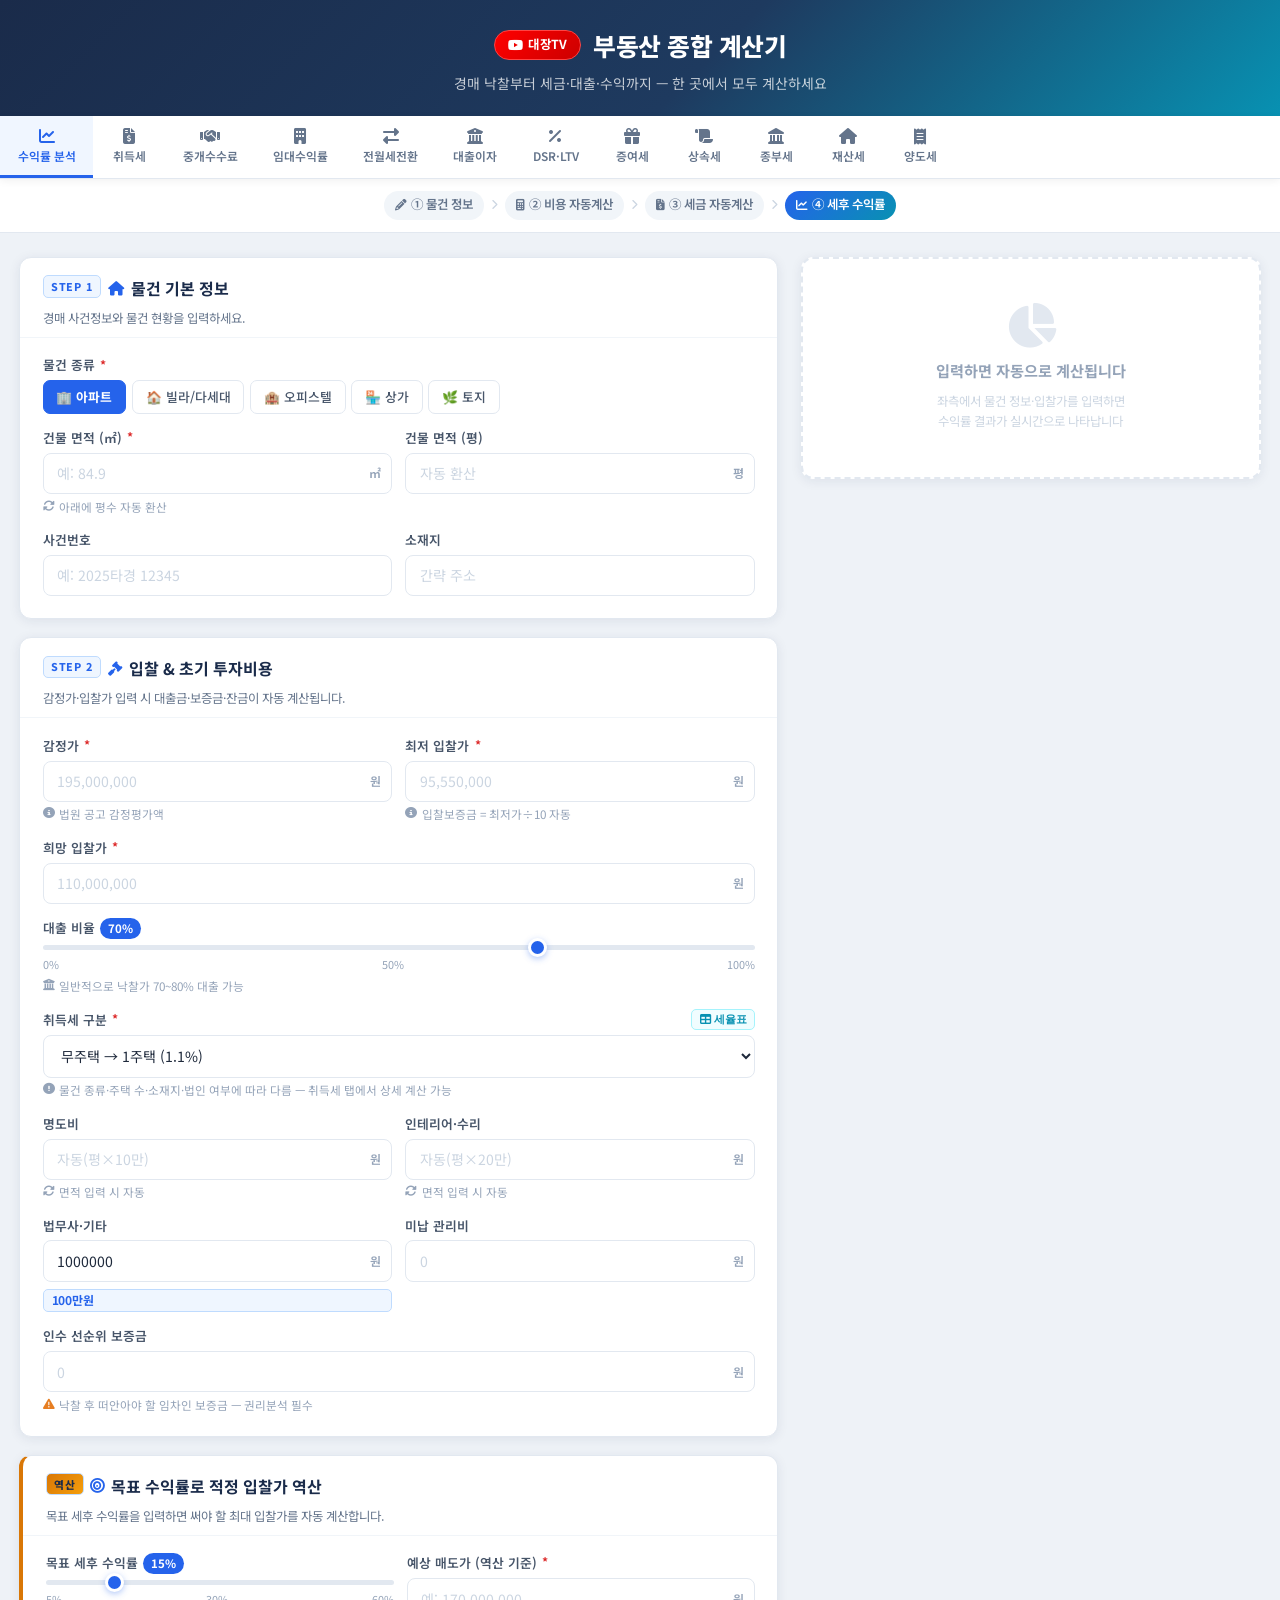
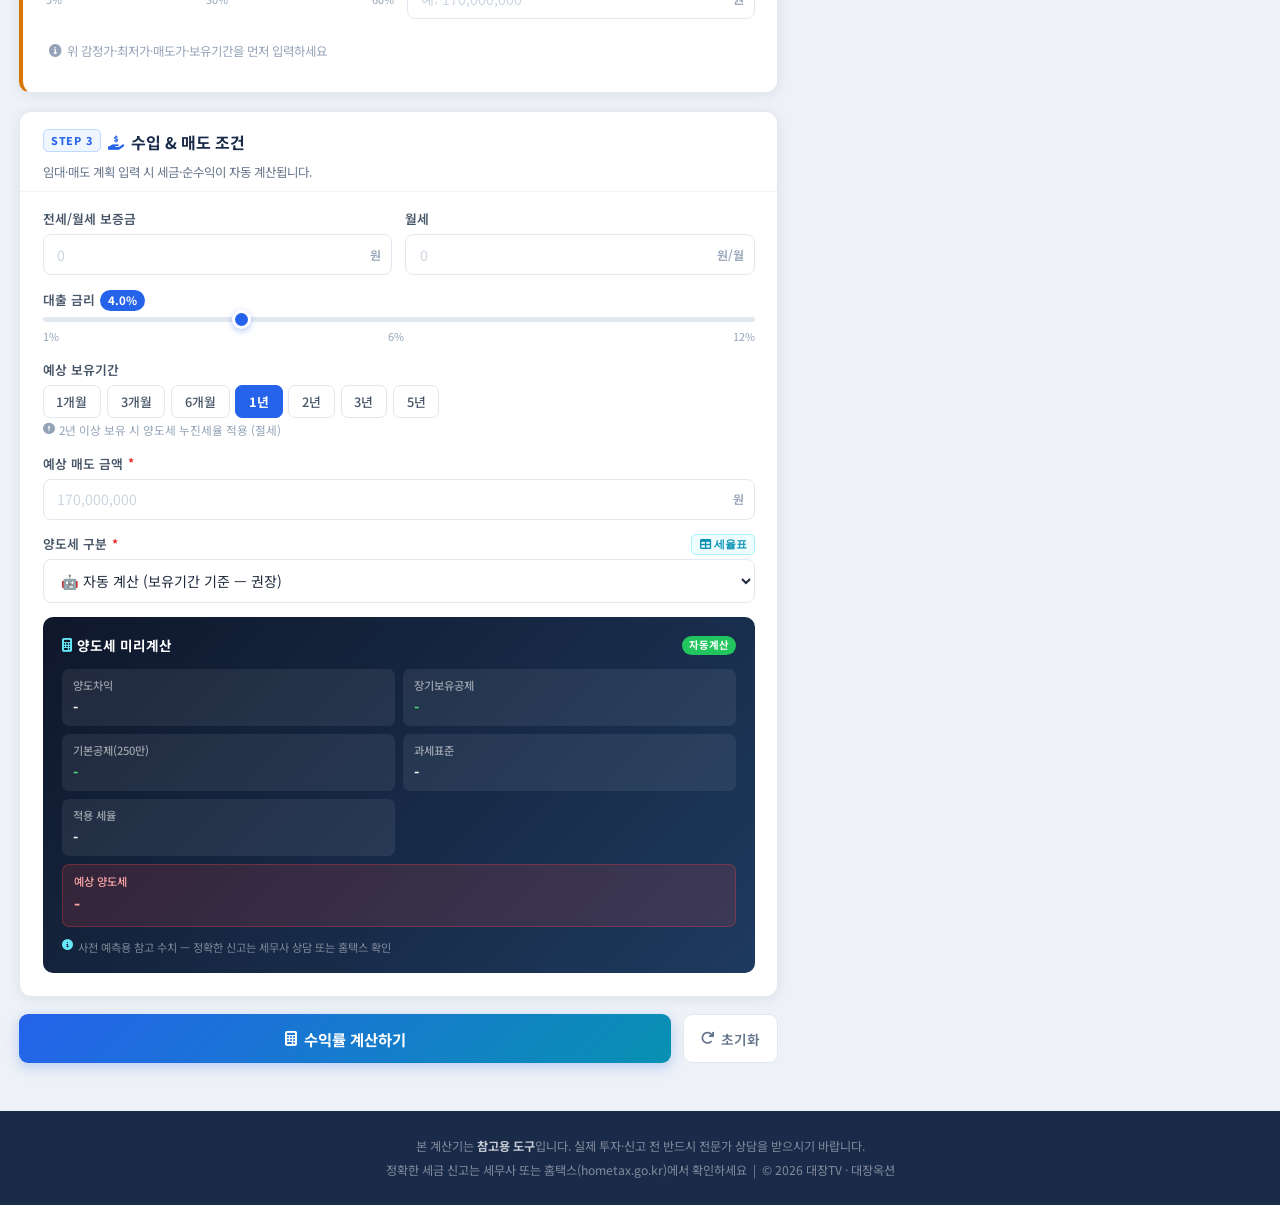
==== commit 6724bdee: "Add files via upload" ====
--- a/index.html
+++ b/index.html
@@ -1,642 +1,1433 @@
 <!DOCTYPE html>
 <html lang="ko">
 <head>
-  <meta charset="UTF-8" />
-  <meta name="viewport" content="width=device-width, initial-scale=1.0" />
-  <title>부동산 수익률 분석표 | 대장옥션</title>
-  <link rel="preconnect" href="https://fonts.googleapis.com" />
-  <link href="https://fonts.googleapis.com/css2?family=Noto+Sans+KR:wght@300;400;500;600;700;800;900&display=swap" rel="stylesheet" />
-  <link rel="stylesheet" href="https://cdn.jsdelivr.net/npm/@fortawesome/fontawesome-free@6.4.0/css/all.min.css" />
-  <link rel="stylesheet" href="style.css" />
+  <meta charset="UTF-8"/>
+  <meta name="viewport" content="width=device-width, initial-scale=1.0"/>
+  <title>대장TV 부동산 종합 계산기 — 경매 전용 계산 도구</title>
+  <link rel="preconnect" href="https://fonts.googleapis.com"/>
+  <link href="https://fonts.googleapis.com/css2?family=Noto+Sans+KR:wght@300;400;500;600;700;800;900&display=swap" rel="stylesheet"/>
+  <link rel="stylesheet" href="https://cdn.jsdelivr.net/npm/@fortawesome/fontawesome-free@6.4.0/css/all.min.css"/>
+  <link rel="stylesheet" href="css/style.css"/>
+  <!-- 카카오 SDK -->
+  <script src="https://t1.kakaocdn.net/kakao_js_sdk/2.7.2/kakao.min.js" crossorigin="anonymous"></script>
 </head>
 <body>
 
-<!-- ====== HEADER ====== -->
+<!-- ===== HEADER ===== -->
 <header class="site-header">
   <div class="header-inner">
     <div class="brand">
-      <span class="brand-badge">대장옥션</span>
-      <span class="brand-title">부동산 수익률 분석표</span>
+      <a href="https://www.youtube.com/@ksj" target="_blank" class="brand-badge brand-badge-tv"><i class="fab fa-youtube"></i> 대장TV</a>
+      <span class="brand-title">부동산 종합 계산기</span>
     </div>
-    <p class="header-desc">경매 물건 분석부터 세후 순수익까지 — 입력하면 자동으로 계산됩니다</p>
+    <p class="header-desc">경매 낙찰부터 세금·대출·수익까지 — 한 곳에서 모두 계산하세요</p>
   </div>
 </header>
 
-<!-- ====== GUIDE BANNER ====== -->
-<section class="guide-banner">
-  <div class="container">
-    <div class="guide-grid">
-      <div class="guide-item">
-        <i class="fas fa-pencil-alt"></i>
-        <span>①&nbsp;물건 정보 입력</span>
-      </div>
-      <i class="fas fa-chevron-right guide-arrow"></i>
-      <div class="guide-item">
-        <i class="fas fa-calculator"></i>
-        <span>②&nbsp;비용 자동 계산</span>
-      </div>
-      <i class="fas fa-chevron-right guide-arrow"></i>
-      <div class="guide-item">
-        <i class="fas fa-file-invoice-dollar"></i>
-        <span>③&nbsp;세금 자동 계산</span>
-      </div>
-      <i class="fas fa-chevron-right guide-arrow"></i>
-      <div class="guide-item highlight">
-        <i class="fas fa-chart-line"></i>
-        <span>④&nbsp;세후 수익률 확인</span>
+<!-- ===== 탭 네비게이션 ===== -->
+<nav class="tab-nav" id="tabNav">
+  <div class="tab-nav-inner">
+    <button class="tab-btn active" data-tab="roi" onclick="switchTab('roi',this)">
+      <i class="fas fa-chart-line"></i><span>수익률 분석</span>
+    </button>
+    <button class="tab-btn" data-tab="acquire" onclick="switchTab('acquire',this)">
+      <i class="fas fa-file-invoice-dollar"></i><span>취득세</span>
+    </button>
+    <button class="tab-btn" data-tab="commission" onclick="switchTab('commission',this)">
+      <i class="fas fa-handshake"></i><span>중개수수료</span>
+    </button>
+    <button class="tab-btn" data-tab="rent" onclick="switchTab('rent',this)">
+      <i class="fas fa-building"></i><span>임대수익률</span>
+    </button>
+    <button class="tab-btn" data-tab="jeonse" onclick="switchTab('jeonse',this)">
+      <i class="fas fa-exchange-alt"></i><span>전월세전환</span>
+    </button>
+    <button class="tab-btn" data-tab="loan" onclick="switchTab('loan',this)">
+      <i class="fas fa-university"></i><span>대출이자</span>
+    </button>
+    <button class="tab-btn" data-tab="dsr" onclick="switchTab('dsr',this)">
+      <i class="fas fa-percentage"></i><span>DSR·LTV</span>
+    </button>
+    <button class="tab-btn" data-tab="donate" onclick="switchTab('donate',this)">
+      <i class="fas fa-gift"></i><span>증여세</span>
+    </button>
+    <button class="tab-btn" data-tab="inherit" onclick="switchTab('inherit',this)">
+      <i class="fas fa-scroll"></i><span>상속세</span>
+    </button>
+    <button class="tab-btn" data-tab="comprehensive" onclick="switchTab('comprehensive',this)">
+      <i class="fas fa-landmark"></i><span>종부세</span>
+    </button>
+    <button class="tab-btn" data-tab="property" onclick="switchTab('property',this)">
+      <i class="fas fa-home"></i><span>재산세</span>
+    </button>
+    <button class="tab-btn" data-tab="transfer" onclick="switchTab('transfer',this)">
+      <i class="fas fa-receipt"></i><span>양도세</span>
+    </button>
+  </div>
+</nav>
+
+<!-- ===== 탭 콘텐츠 래퍼 ===== -->
+<main class="tab-content-wrap">
+
+<!-- ======================================================
+     TAB 1: 수익률 분석표
+     ====================================================== -->
+<section class="tab-pane active" id="tab-roi">
+  <div class="guide-banner">
+    <div class="container">
+      <div class="guide-grid">
+        <div class="guide-item"><i class="fas fa-pencil-alt"></i><span>① 물건 정보</span></div>
+        <i class="fas fa-chevron-right guide-arrow"></i>
+        <div class="guide-item"><i class="fas fa-calculator"></i><span>② 비용 자동계산</span></div>
+        <i class="fas fa-chevron-right guide-arrow"></i>
+        <div class="guide-item"><i class="fas fa-file-invoice-dollar"></i><span>③ 세금 자동계산</span></div>
+        <i class="fas fa-chevron-right guide-arrow"></i>
+        <div class="guide-item highlight"><i class="fas fa-chart-line"></i><span>④ 세후 수익률</span></div>
       </div>
     </div>
   </div>
+
+  <div class="container main-layout">
+    <!-- 좌: 입력 -->
+    <div class="input-panel">
+
+      <!-- STEP 1 -->
+      <div class="card">
+        <div class="card-header">
+          <span class="step-badge">STEP 1</span>
+          <h2 class="card-title"><i class="fas fa-home"></i> 물건 기본 정보</h2>
+          <p class="card-desc">경매 사건정보와 물건 현황을 입력하세요.</p>
+        </div>
+        <div class="card-body">
+          <div class="field-group">
+            <label>물건 종류 <span class="req">*</span></label>
+            <div class="btn-toggle-group" id="propertyTypeGroup">
+              <button class="btn-toggle active" data-value="아파트" onclick="selectPropType(this)">🏢 아파트</button>
+              <button class="btn-toggle" data-value="빌라" onclick="selectPropType(this)">🏠 빌라/다세대</button>
+              <button class="btn-toggle" data-value="오피스텔" onclick="selectPropType(this)">🏨 오피스텔</button>
+              <button class="btn-toggle" data-value="상가" onclick="selectPropType(this)">🏪 상가</button>
+              <button class="btn-toggle" data-value="토지" onclick="selectPropType(this)">🌿 토지</button>
+            </div>
+          </div>
+          <div class="field-row2">
+            <div class="field-group">
+              <label>건물 면적 (㎡) <span class="req">*</span></label>
+              <div class="input-wrap"><input type="number" id="r_sqm" placeholder="예: 84.9" oninput="sqmToPy()"/><span class="unit">㎡</span></div>
+              <p class="tip"><i class="fas fa-sync-alt"></i> 아래에 평수 자동 환산</p>
+            </div>
+            <div class="field-group">
+              <label>건물 면적 (평)</label>
+              <div class="input-wrap"><input type="number" id="r_py" placeholder="자동 환산" oninput="pyToSqm()"/><span class="unit">평</span></div>
+            </div>
+          </div>
+          <div class="field-row2">
+            <div class="field-group">
+              <label>사건번호</label>
+              <input type="text" id="r_caseNo" placeholder="예: 2025타경 12345"/>
+            </div>
+            <div class="field-group">
+              <label>소재지</label>
+              <input type="text" id="r_addr" placeholder="간략 주소"/>
+            </div>
+          </div>
+        </div>
+      </div>
+
+      <!-- STEP 2 -->
+      <div class="card">
+        <div class="card-header">
+          <span class="step-badge">STEP 2</span>
+          <h2 class="card-title"><i class="fas fa-gavel"></i> 입찰 & 초기 투자비용</h2>
+          <p class="card-desc">감정가·입찰가 입력 시 대출금·보증금·잔금이 자동 계산됩니다.</p>
+        </div>
+        <div class="card-body">
+          <div class="field-row2">
+            <div class="field-group">
+              <label>감정가 <span class="req">*</span></label>
+              <div class="input-wrap"><input type="number" id="r_appraise" placeholder="195,000,000" oninput="roiCalc();showKrw(this,'r_appraise_krw')"/><span class="unit">원</span></div>
+              <span class="krw-display" id="r_appraise_krw"></span>
+              <p class="tip"><i class="fas fa-info-circle"></i> 법원 공고 감정평가액</p>
+            </div>
+            <div class="field-group">
+              <label>최저 입찰가 <span class="req">*</span></label>
+              <div class="input-wrap"><input type="number" id="r_minBid" placeholder="95,550,000" oninput="roiCalc();showKrw(this,'r_minBid_krw')"/><span class="unit">원</span></div>
+              <span class="krw-display" id="r_minBid_krw"></span>
+              <p class="tip"><i class="fas fa-info-circle"></i> 입찰보증금 = 최저가÷10 자동</p>
+            </div>
+          </div>
+          <div class="field-group">
+            <label>희망 입찰가 <span class="req">*</span></label>
+            <div class="input-wrap"><input type="number" id="r_bid" placeholder="110,000,000" oninput="roiCalc();showKrw(this,'r_bid_krw')"/><span class="unit">원</span></div>
+            <span class="krw-display" id="r_bid_krw"></span>
+            <div class="auto-row" id="r_bidAutoRow" style="display:none">
+              <span class="auto-item"><b>입찰보증금</b> <em id="r_d_dep">-</em></span>
+              <span class="auto-item"><b>감정가 대비</b> <em id="r_d_ratio">-</em></span>
+            </div>
+          </div>
+          <div class="field-group">
+            <label>대출 비율 <span class="sv-badge" id="r_loanPctDisp">70%</span></label>
+            <input type="range" id="r_loanPct" min="0" max="100" step="5" value="70" class="slider" oninput="roiLoanUpdate()"/>
+            <div class="range-lbl"><span>0%</span><span>50%</span><span>100%</span></div>
+            <div class="auto-row" id="r_loanAutoRow" style="display:none">
+              <span class="auto-item"><b>대출금</b> <em id="r_d_loan">-</em></span>
+              <span class="auto-item"><b>납부잔금</b> <em id="r_d_remain">-</em></span>
+            </div>
+            <p class="tip"><i class="fas fa-university"></i> 일반적으로 낙찰가 70~80% 대출 가능</p>
+          </div>
+          <div class="field-group">
+            <label>취득세 구분 <span class="req">*</span>
+              <button class="btn-sm-link" onclick="openModal('taxRefModal')"><i class="fas fa-table"></i> 세율표</button>
+            </label>
+            <select id="r_acqTaxRate" onchange="roiCalc()">
+              <optgroup label="👤 개인 — 주택">
+                <option value="0.011">무주택 → 1주택 (1.1%)</option>
+                <option value="0.013" data-range="6">1주택 → 2주택 · 6억 이하 (1.1%→계산)</option>
+                <option value="0.011">일시적 2주택 특례 (1.1%)</option>
+                <option value="0.08">2주택 → 3주택 조정지역 (8%)</option>
+                <option value="0.08">2주택 → 3주택 비조정 (8%)</option>
+                <option value="0.12">3주택 이상 (12%)</option>
+                <option value="0.011">공시지가 1억 미만 (1.1%)</option>
+                <option value="0.011">공시지가 2억 미만 · 지방 (1.1%)</option>
+              </optgroup>
+              <optgroup label="🏢 법인 — 주택">
+                <option value="0.12">법인 주택 취득 (12%)</option>
+                <option value="0.12">법인 주택 · 공시 1억↑ (12%)</option>
+                <option value="0.011">법인 주택 · 공시 1억 미만 (1.1%)</option>
+              </optgroup>
+              <optgroup label="🏪 비주거 · 상업">
+                <option value="0.04">오피스텔 · 상가 본세 (4%) — 농특세·교육세 별도</option>
+                <option value="0.046">오피스텔 · 상가 합계 (4.6%)</option>
+                <option value="0.04">토지 본세 (4%) — 농특세·교육세 별도</option>
+                <option value="0.046">토지 합계 (4.6%)</option>
+                <option value="0.028">농지 취득 (2.8%)</option>
+              </optgroup>
+              <optgroup label="🏦 법인 — 비주거">
+                <option value="0.046">법인 비주거 · 상가 (4.6%)</option>
+                <option value="0.046">법인 토지 (4.6%)</option>
+                <option value="0.028">법인 농지 (2.8%)</option>
+              </optgroup>
+            </select>
+            <p class="tip"><i class="fas fa-exclamation-circle"></i> 물건 종류·주택 수·소재지·법인 여부에 따라 다름 — 취득세 탭에서 상세 계산 가능</p>
+          </div>
+          <div class="field-row2">
+            <div class="field-group">
+              <label>명도비</label>
+              <div class="input-wrap"><input type="number" id="r_evict" placeholder="자동(평×10만)" oninput="roiCalc();showKrw(this,'r_evict_krw')"/><span class="unit">원</span></div>
+              <span class="krw-display" id="r_evict_krw"></span>
+              <p class="tip"><i class="fas fa-sync-alt"></i> 면적 입력 시 자동</p>
+            </div>
+            <div class="field-group">
+              <label>인테리어·수리</label>
+              <div class="input-wrap"><input type="number" id="r_repair" placeholder="자동(평×20만)" oninput="roiCalc();showKrw(this,'r_repair_krw')"/><span class="unit">원</span></div>
+              <span class="krw-display" id="r_repair_krw"></span>
+              <p class="tip"><i class="fas fa-sync-alt"></i> 면적 입력 시 자동</p>
+            </div>
+          </div>
+          <div class="field-row2">
+            <div class="field-group">
+              <label>법무사·기타</label>
+              <div class="input-wrap"><input type="number" id="r_legal" value="1000000" oninput="roiCalc();showKrw(this,'r_legal_krw')"/><span class="unit">원</span></div>
+              <span class="krw-display" id="r_legal_krw">100만원</span>
+            </div>
+            <div class="field-group">
+              <label>미납 관리비</label>
+              <div class="input-wrap"><input type="number" id="r_mgmt" placeholder="0" oninput="roiCalc();showKrw(this,'r_mgmt_krw')"/><span class="unit">원</span></div>
+              <span class="krw-display" id="r_mgmt_krw"></span>
+            </div>
+          </div>
+          <div class="field-group">
+            <label>인수 선순위 보증금</label>
+            <div class="input-wrap"><input type="number" id="r_seniorDep" placeholder="0" oninput="roiCalc();showKrw(this,'r_seniorDep_krw')"/><span class="unit">원</span></div>
+            <span class="krw-display" id="r_seniorDep_krw"></span>
+            <p class="tip"><i class="fas fa-exclamation-triangle" style="color:#e67e22"></i> 낙찰 후 떠안아야 할 임차인 보증금 — 권리분석 필수</p>
+          </div>
+        </div>
+      </div>
+
+      <!-- 역산 카드 -->
+      <div class="card card-reverse">
+        <div class="card-header">
+          <span class="step-badge step-badge-rev">역산</span>
+          <h2 class="card-title"><i class="fas fa-bullseye"></i> 목표 수익률로 적정 입찰가 역산</h2>
+          <p class="card-desc">목표 세후 수익률을 입력하면 써야 할 최대 입찰가를 자동 계산합니다.</p>
+        </div>
+        <div class="card-body">
+          <div class="field-row2">
+            <div class="field-group">
+              <label>목표 세후 수익률 <span class="sv-badge" id="rv_roiDisp">15%</span></label>
+              <input type="range" id="rv_roi" min="5" max="60" step="1" value="15" class="slider" oninput="rvUpdate()"/>
+              <div class="range-lbl"><span>5%</span><span>30%</span><span>60%</span></div>
+            </div>
+            <div class="field-group">
+              <label>예상 매도가 (역산 기준) <span class="req">*</span></label>
+              <div class="input-wrap"><input type="number" id="rv_sale" placeholder="예: 170,000,000" oninput="rvCalc();showKrw(this,'rv_sale_krw')"/><span class="unit">원</span></div>
+              <span class="krw-display" id="rv_sale_krw"></span>
+            </div>
+          </div>
+          <div id="rvResult" style="display:none">
+            <div class="rv-result-grid">
+              <div class="rv-card rv-main">
+                <div class="rv-label"><i class="fas fa-gavel"></i> 최대 입찰 가능가</div>
+                <div class="rv-value" id="rv_maxBid">-</div>
+                <div class="rv-sub" id="rv_maxBidKrw"></div>
+              </div>
+              <div class="rv-card">
+                <div class="rv-label">감정가 대비 비율</div>
+                <div class="rv-value sm" id="rv_ratio">-</div>
+              </div>
+              <div class="rv-card">
+                <div class="rv-label">자기자본 예상</div>
+                <div class="rv-value sm" id="rv_own">-</div>
+              </div>
+              <div class="rv-card">
+                <div class="rv-label">예상 세후 순수익</div>
+                <div class="rv-value sm green" id="rv_net">-</div>
+              </div>
+            </div>
+            <div class="rv-note" id="rv_note"></div>
+            <button class="btn-rv-apply" onclick="rvApplyBid()"><i class="fas fa-arrow-right"></i> 이 금액으로 입찰가 적용</button>
+          </div>
+          <div class="rv-empty" id="rvEmpty"><i class="fas fa-info-circle"></i> 위 감정가·최저가·매도가·보유기간을 먼저 입력하세요</div>
+        </div>
+      </div>
+
+      <!-- STEP 3 -->
+      <div class="card">
+        <div class="card-header">
+          <span class="step-badge">STEP 3</span>
+          <h2 class="card-title"><i class="fas fa-hand-holding-usd"></i> 수입 & 매도 조건</h2>
+          <p class="card-desc">임대·매도 계획 입력 시 세금·순수익이 자동 계산됩니다.</p>
+        </div>
+        <div class="card-body">
+          <div class="field-row2">
+            <div class="field-group">
+              <label>전세/월세 보증금</label>
+              <div class="input-wrap"><input type="number" id="r_rentDep" placeholder="0" oninput="roiCalc();showKrw(this,'r_rentDep_krw')"/><span class="unit">원</span></div>
+              <span class="krw-display" id="r_rentDep_krw"></span>
+            </div>
+            <div class="field-group">
+              <label>월세</label>
+              <div class="input-wrap"><input type="number" id="r_monthly" placeholder="0" oninput="roiCalc();showKrw(this,'r_monthly_krw')"/><span class="unit">원/월</span></div>
+              <span class="krw-display" id="r_monthly_krw"></span>
+            </div>
+          </div>
+          <div class="field-group">
+            <label>대출 금리 <span class="sv-badge" id="r_rateDisp">4.0%</span></label>
+            <input type="range" id="r_rate" min="1" max="12" step="0.5" value="4" class="slider" oninput="roiRateUpdate()"/>
+            <div class="range-lbl"><span>1%</span><span>6%</span><span>12%</span></div>
+          </div>
+          <div class="field-group">
+            <label>예상 보유기간</label>
+            <div class="btn-toggle-group" id="holdGroup">
+              <button class="btn-toggle" data-val="1" onclick="selHold(this)">1개월</button>
+              <button class="btn-toggle" data-val="3" onclick="selHold(this)">3개월</button>
+              <button class="btn-toggle" data-val="6" onclick="selHold(this)">6개월</button>
+              <button class="btn-toggle active" data-val="12" onclick="selHold(this)">1년</button>
+              <button class="btn-toggle" data-val="24" onclick="selHold(this)">2년</button>
+              <button class="btn-toggle" data-val="36" onclick="selHold(this)">3년</button>
+              <button class="btn-toggle" data-val="60" onclick="selHold(this)">5년</button>
+            </div>
+            <p class="tip"><i class="fas fa-exclamation-circle"></i> 2년 이상 보유 시 양도세 누진세율 적용 (절세)</p>
+          </div>
+          <div class="field-group">
+            <label>예상 매도 금액 <span class="req">*</span></label>
+            <div class="input-wrap"><input type="number" id="r_sale" placeholder="170,000,000" oninput="roiCalc();showKrw(this,'r_sale_krw')"/><span class="unit">원</span></div>
+            <span class="krw-display" id="r_sale_krw"></span>
+          </div>
+          <div class="field-group">
+            <label>양도세 구분 <span class="req">*</span>
+              <button class="btn-sm-link" onclick="openModal('taxRefModal')"><i class="fas fa-table"></i> 세율표</button>
+            </label>
+            <select id="r_taxType" onchange="roiTaxTypeChange()">
+              <option value="auto">🤖 자동 계산 (보유기간 기준 — 권장)</option>
+              <optgroup label="개인 직접 선택">
+                <option value="0.70">1년 미만 (70%)</option>
+                <option value="0.60">1~2년 미만 (60%)</option>
+                <option value="progressive">2년 이상 누진세율 (6~45%)</option>
+              </optgroup>
+              <optgroup label="개인매매사업자">
+                <option value="0.06">순수익 1,400만 이하 (6%)</option>
+                <option value="0.15">5,000만 이하 (15%)</option>
+                <option value="0.24">8,800만 이하 (24%)</option>
+                <option value="0.35">1억5천만 이하 (35%)</option>
+                <option value="0.38">3억 이하 (38%)</option>
+                <option value="0.40">5억 이하 (40%)</option>
+              </optgroup>
+              <optgroup label="법인">
+                <option value="0.30">법인 — 주택 (30%)</option>
+                <option value="0.10">법인 — 비주택 (10%)</option>
+              </optgroup>
+            </select>
+          </div>
+
+          <!-- 양도세 미리보기 -->
+          <div class="tax-preview" id="r_taxPreview">
+            <div class="tp-header"><i class="fas fa-calculator"></i> 양도세 미리계산 <span class="badge-auto">자동계산</span></div>
+            <div class="tp-grid">
+              <div class="tp-item"><span class="tp-l">양도차익</span><span class="tp-v" id="r_tp_gain">-</span></div>
+              <div class="tp-item"><span class="tp-l">장기보유공제</span><span class="tp-v green" id="r_tp_lthc">-</span></div>
+              <div class="tp-item"><span class="tp-l">기본공제(250만)</span><span class="tp-v green" id="r_tp_basic">-</span></div>
+              <div class="tp-item"><span class="tp-l">과세표준</span><span class="tp-v" id="r_tp_base">-</span></div>
+              <div class="tp-item"><span class="tp-l">적용 세율</span><span class="tp-v" id="r_tp_rate">-</span></div>
+              <div class="tp-item tp-highlight"><span class="tp-l">예상 양도세</span><span class="tp-v red" id="r_tp_tax">-</span></div>
+            </div>
+            <p class="tp-note"><i class="fas fa-info-circle"></i> 사전 예측용 참고 수치 — 정확한 신고는 세무사 상담 또는 홈택스 확인</p>
+          </div>
+        </div>
+      </div>
+
+      <div class="btn-row">
+        <button class="btn-primary" onclick="roiCalc()"><i class="fas fa-calculator"></i> 수익률 계산하기</button>
+        <button class="btn-reset" onclick="roiReset()"><i class="fas fa-redo"></i> 초기화</button>
+      </div>
+    </div><!-- /input-panel -->
+
+    <!-- 우: 결과 -->
+    <div class="result-panel" id="roiResultPanel">
+      <div class="result-placeholder" id="roiPlaceholder">
+        <i class="fas fa-chart-pie"></i>
+        <p>입력하면 자동으로 계산됩니다</p>
+        <small>좌측에서 물건 정보·입찰가를 입력하면<br>수익률 결과가 실시간으로 나타납니다</small>
+      </div>
+      <div id="roiResult" style="display:none" class="result-content">
+        <div class="sum-cards">
+          <div class="sum-card blue"><i class="fas fa-won-sign"></i><div><span class="sl">자기자본 투입액</span><span class="sv" id="r_r_own">-</span><small>실제 내 돈</small></div></div>
+          <div class="sum-card green"><i class="fas fa-arrow-trend-up"></i><div><span class="sl">세전 순수익</span><span class="sv" id="r_r_net">-</span><small>매도차익−총비용</small></div></div>
+          <div class="sum-card orange"><i class="fas fa-piggy-bank"></i><div><span class="sl">세후 순수익</span><span class="sv" id="r_r_after">-</span><small>세금 납부 후 실제 남는 돈</small></div></div>
+        </div>
+        <!-- 게이지 -->
+        <div class="card result-card">
+          <div class="card-header no-bd"><h3 class="card-title"><i class="fas fa-tachometer-alt"></i> 투자수익률</h3></div>
+          <div class="card-body gauge-body">
+            <svg viewBox="0 0 200 110" class="gauge-svg">
+              <path d="M10,100 A90,90 0 0,1 190,100" fill="none" stroke="#e2e8f0" stroke-width="18" stroke-linecap="round"/>
+              <path d="M10,100 A90,90 0 0,1 190,100" fill="none" stroke="url(#gg)" stroke-width="18" stroke-linecap="round"
+                stroke-dasharray="283" stroke-dashoffset="283" id="gaugeFill" style="transition:stroke-dashoffset 1s ease"/>
+              <defs><linearGradient id="gg" x1="0%" y1="0%" x2="100%" y2="0%">
+                <stop offset="0%" stop-color="#ef4444"/><stop offset="40%" stop-color="#f59e0b"/>
+                <stop offset="70%" stop-color="#22c55e"/><stop offset="100%" stop-color="#0891b2"/>
+              </linearGradient></defs>
+              <text x="100" y="88" text-anchor="middle" font-size="22" font-weight="800" fill="#1a2b4a" id="gaugeText">0%</text>
+            </svg>
+            <div class="roi-row-wrap">
+              <div class="roi-cell"><span class="rl">세전 수익률</span><span class="rv" id="r_r_roi">-</span></div>
+              <div class="roi-divider"></div>
+              <div class="roi-cell"><span class="rl">세후 수익률</span><span class="rv orange" id="r_r_aroi">-</span></div>
+            </div>
+            <div class="grade-wrap"><span class="grade-badge" id="r_grade">-</span></div>
+          </div>
+        </div>
+        <!-- 세전 vs 세후 바 -->
+        <div class="card result-card">
+          <div class="card-header no-bd"><h3 class="card-title"><i class="fas fa-balance-scale"></i> 세전 vs 세후 비교</h3></div>
+          <div class="card-body">
+            <div class="cbar-wrap">
+              <div class="cbar-row"><span class="cl">세전 순수익</span><div class="ct"><div class="cf blue" id="cb_before" style="width:0%"></div></div><span class="ca" id="cb_before_amt">-</span></div>
+              <div class="cbar-row"><span class="cl">예상 양도세</span><div class="ct"><div class="cf red" id="cb_tax" style="width:0%"></div></div><span class="ca red" id="cb_tax_amt">-</span></div>
+              <div class="cbar-row"><span class="cl"><b>세후 순수익</b></span><div class="ct"><div class="cf green" id="cb_after" style="width:0%"></div></div><span class="ca green" id="cb_after_amt">-</span></div>
+            </div>
+            <div class="saving-tip" id="r_tip" style="display:none"><i class="fas fa-lightbulb"></i><span id="r_tipText"></span></div>
+          </div>
+        </div>
+        <!-- 상세표 -->
+        <div class="card result-card">
+          <div class="card-header no-bd">
+            <h3 class="card-title"><i class="fas fa-list-alt"></i> 상세 비용 분석표</h3>
+            <button class="btn-copy-result" onclick="copyRoiResult(this)" title="결과 복사"><i class="fas fa-copy"></i> 복사</button>
+          </div>
+          <div class="card-body">
+            <table class="dtable">
+              <tbody>
+                <tr class="ts"><td colspan="2">[ 초기 투자비용 ]</td></tr>
+                <tr><td>낙찰가</td><td id="dt_bid">-</td></tr>
+                <tr class="sub"><td>— 은행 대출금</td><td id="dt_loan" class="red">-</td></tr>
+                <tr class="sub"><td>— 입찰보증금</td><td id="dt_dep">-</td></tr>
+                <tr class="sub"><td>— 납부 잔금</td><td id="dt_remain">-</td></tr>
+                <tr class="ts"><td colspan="2">[ 추가 비용 ]</td></tr>
+                <tr><td>취득세</td><td id="dt_acq">-</td></tr>
+                <tr><td>명도비</td><td id="dt_evict">-</td></tr>
+                <tr><td>인테리어·수리</td><td id="dt_repair">-</td></tr>
+                <tr><td>법무사·기타</td><td id="dt_legal">-</td></tr>
+                <tr><td>미납 관리비</td><td id="dt_mgmt">-</td></tr>
+                <tr><td>인수 보증금</td><td id="dt_senior">-</td></tr>
+                <tr class="tot"><td>총 추가비용 (a)</td><td id="dt_totalCost">-</td></tr>
+                <tr class="ts"><td colspan="2">[ 보유 중 지출 ]</td></tr>
+                <tr><td>월 이자</td><td id="dt_mInterest">-</td></tr>
+                <tr><td>보유기간 이자 합계</td><td id="dt_tInterest">-</td></tr>
+                <tr><td>중개수수료 (0.4%)</td><td id="dt_brok">-</td></tr>
+                <tr class="tot"><td>지출 합계 (b)</td><td id="dt_totalExp">-</td></tr>
+                <tr class="ts"><td colspan="2">[ 수익 계산 ]</td></tr>
+                <tr><td>매도금액</td><td id="dt_sale">-</td></tr>
+                <tr class="hl"><td><b>자기자본 투입액</b></td><td id="dt_own">-</td></tr>
+                <tr class="tot"><td><b>세전 순수익</b></td><td id="dt_net">-</td></tr>
+                <tr class="taxr"><td>예상 양도세</td><td id="dt_tax" class="red">-</td></tr>
+                <tr class="grand"><td><b>🎯 세후 순수익</b></td><td id="dt_after">-</td></tr>
+                <tr class="roitr"><td>세전 수익률</td><td id="dt_roi">-</td></tr>
+                <tr class="roitr"><td><b>세후 수익률</b></td><td id="dt_aroi">-</td></tr>
+              </tbody>
+            </table>
+          </div>
+        </div>
+        <!-- 내보내기 버튼 행 -->
+        <div class="export-bar">
+          <button class="btn-export excel" onclick="exportToExcel()">
+            <i class="fas fa-file-excel"></i> 엑셀 저장
+          </button>
+          <button class="btn-export kakao" onclick="shareKakao()">
+            <img src="https://developers.kakao.com/assets/img/about/logos/kakaolink/kakaolink_btn_small.png" alt="카카오" style="height:18px;vertical-align:middle;margin-right:4px"/> 카카오톡 공유
+          </button>
+          <button class="btn-copy-result" onclick="copyRoiResult(this)">
+            <i class="fas fa-copy"></i> 텍스트 복사
+          </button>
+        </div>
+        <div class="cta-box">
+          <div class="cta-txt"><strong>대장TV 경매 전문가와 1:1 무료 상담</strong><br><small>수강생 3,000명+ 브랜드 — 물건 선정부터 낙찰 후 수익실현까지 실전 1:1 안내</small></div>
+          <a href="https://bosstvauction.co.kr/" target="_blank" class="btn-cta"><i class="fas fa-phone-alt"></i> 무료 상담</a>
+        </div>
+      </div>
+    </div>
+  </div>
 </section>
 
-<!-- ====== MAIN FORM ====== -->
-<main class="container main-layout">
-
-  <!-- LEFT: 입력 패널 -->
-  <div class="input-panel">
-
-    <!-- ─── BLOCK 1: 물건 기본 정보 ─── -->
-    <div class="card">
-      <div class="card-header">
-        <span class="step-badge">STEP 1</span>
-        <h2 class="card-title"><i class="fas fa-home"></i> 물건 기본 정보</h2>
-        <p class="card-desc">경매 사건정보와 물건 기본 현황을 입력해 주세요.</p>
-      </div>
-      <div class="card-body">
-
-        <div class="field-group">
-          <label>물건 종류 <span class="required">*</span></label>
-          <div class="btn-toggle-group" id="propertyTypeGroup">
-            <button class="btn-toggle active" data-value="아파트" onclick="selectType(this)">🏢 아파트</button>
-            <button class="btn-toggle" data-value="빌라/다세대" onclick="selectType(this)">🏠 빌라/다세대</button>
-            <button class="btn-toggle" data-value="오피스텔" onclick="selectType(this)">🏨 오피스텔</button>
-            <button class="btn-toggle" data-value="상가" onclick="selectType(this)">🏪 상가</button>
-            <button class="btn-toggle" data-value="토지" onclick="selectType(this)">🌿 토지</button>
-          </div>
-          <p class="field-tip"><i class="fas fa-info-circle"></i> 물건 종류에 따라 취득세율이 달라집니다</p>
-        </div>
-
-        <div class="field-row-2">
-          <div class="field-group">
-            <label>건물 면적 (㎡) <span class="required">*</span></label>
-            <div class="input-addon">
-              <input type="number" id="buildingAreaSqm" placeholder="예: 42.2" oninput="sqmToPyeong()" />
-              <span class="addon-unit">㎡</span>
-            </div>
-            <p class="field-tip"><i class="fas fa-sync-alt"></i> 아래에 평수가 자동 환산됩니다</p>
-          </div>
-          <div class="field-group">
-            <label>건물 면적 (평)</label>
-            <div class="input-addon">
-              <input type="number" id="buildingAreaPyeong" placeholder="자동 환산" oninput="pyeongToSqm()" />
-              <span class="addon-unit">평</span>
-            </div>
-            <p class="field-tip"><i class="fas fa-info-circle"></i> 평수 입력 시 ㎡로 역산됩니다</p>
-          </div>
-        </div>
-
-        <div class="field-group">
-          <label>소재지 <span class="note">(선택)</span></label>
-          <input type="text" id="address" placeholder="예: 서울 구로구 구로동 현대아파트 103동 5층 501호" />
-        </div>
-
-        <div class="field-row-2">
-          <div class="field-group">
-            <label>사건번호 <span class="note">(선택)</span></label>
-            <input type="text" id="caseNumber" placeholder="예: 2025타경 12345" />
-          </div>
-          <div class="field-group">
-            <label>대지권 (평) <span class="note">(선택)</span></label>
-            <input type="number" id="landRight" placeholder="예: 8.62" />
-          </div>
-        </div>
-
-      </div>
-    </div><!-- /card -->
-
-    <!-- ─── BLOCK 2: 입찰 · 대출 · 취득비용 ─── -->
-    <div class="card">
-      <div class="card-header">
-        <span class="step-badge">STEP 2</span>
-        <h2 class="card-title"><i class="fas fa-gavel"></i> 입찰 & 초기 투자비용</h2>
-        <p class="card-desc">감정가·입찰가를 입력하면 대출금·보증금·잔금이 자동 계산됩니다.</p>
-      </div>
-      <div class="card-body">
-
-        <div class="field-row-2">
-          <div class="field-group">
-            <label>감정가 <span class="required">*</span></label>
-            <div class="input-addon">
-              <input type="number" id="appraisedValue" placeholder="예: 195000000" oninput="calcAll()" />
-              <span class="addon-unit">원</span>
-            </div>
-            <p class="field-tip"><i class="fas fa-info-circle"></i> 법원 경매 공고에 나온 감정 평가액</p>
-          </div>
-          <div class="field-group">
-            <label>최저 입찰가 <span class="required">*</span></label>
-            <div class="input-addon">
-              <input type="number" id="minBidPrice" placeholder="예: 95550000" oninput="calcAll()" />
-              <span class="addon-unit">원</span>
-            </div>
-            <p class="field-tip"><i class="fas fa-info-circle"></i> 입찰보증금(최저가÷10)이 자동 계산됩니다</p>
-          </div>
-        </div>
-
-        <div class="field-group">
-          <label>희망 입찰가 <span class="required">*</span></label>
-          <div class="input-addon">
-            <input type="number" id="bidPrice" placeholder="예: 110000000" oninput="calcAll()" />
-            <span class="addon-unit">원</span>
-          </div>
-          <div class="auto-calc-row" id="bidCalcRow" style="display:none">
-            <div class="auto-item">
-              <span class="auto-label">입찰보증금</span>
-              <span class="auto-value" id="displayDeposit">-</span>
-            </div>
-            <div class="auto-item">
-              <span class="auto-label">감정가 대비</span>
-              <span class="auto-value" id="displayBidRatio">-</span>
-            </div>
-          </div>
-        </div>
-
-        <!-- 대출 비율 슬라이더 -->
-        <div class="field-group">
-          <label>대출 비율 &nbsp;<span class="slider-value-badge" id="loanRatioDisplay">80%</span></label>
-          <input type="range" id="loanRatio" min="0" max="100" step="5" value="80" class="range-slider" oninput="updateLoanRatio()" />
-          <div class="range-labels"><span>0%</span><span>50%</span><span>100%</span></div>
-          <p class="field-tip"><i class="fas fa-university"></i> 일반적으로 낙찰가의 70~80% 대출 가능 (개인 조건에 따라 다름)</p>
-          <div class="auto-calc-row" id="loanCalcRow" style="display:none">
-            <div class="auto-item">
-              <span class="auto-label">대출금</span>
-              <span class="auto-value" id="displayLoanAmt">-</span>
-            </div>
-            <div class="auto-item">
-              <span class="auto-label">납부 잔금</span>
-              <span class="auto-value" id="displayRemaining">-</span>
-            </div>
-          </div>
-        </div>
-
-        <!-- 취득세 구분 -->
-        <div class="field-group">
-          <label>취득세 구분 <span class="required">*</span></label>
-          <select id="acquisitionTaxType" onchange="calcAll()">
-            <optgroup label="🏠 개인 (주택)">
-              <option value="0.011">무주택 → 1주택 (1.1%)</option>
-              <option value="0.011">1주택 → 2주택 (1.1%)</option>
-              <option value="0.08">2주택 → 3주택 (8%)</option>
-              <option value="0.12">3주택 → 4주택 이상 (12%)</option>
-              <option value="0.011">공시지가 1억 미만 (1.1%)</option>
+<!-- ======================================================
+     TAB 2: 취득세
+     ====================================================== -->
+<section class="tab-pane" id="tab-acquire">
+  <div class="container calc-layout">
+    <div class="calc-card">
+      <div class="calc-header"><i class="fas fa-file-invoice-dollar"></i> 취득세 계산기</div>
+      <div class="calc-desc">부동산 취득(매매·낙찰) 시 납부해야 할 취득세를 계산합니다.</div>
+      <div class="calc-body">
+        <div class="field-group">
+          <label>취득 가액 (낙찰가·매매가) <span class="req">*</span></label>
+          <div class="input-wrap"><input type="number" id="ac_price" placeholder="예: 300,000,000" oninput="acCalc();showKrw(this,'ac_price_krw')"/><span class="unit">원</span></div>
+          <span class="krw-display" id="ac_price_krw"></span>
+        </div>
+        <div class="field-group">
+          <label>취득 구분 <span class="req">*</span></label>
+          <select id="ac_type" onchange="acCalc()">
+            <optgroup label="👤 개인 — 주택 (주거용)">
+              <option value="0.01,0.002,0.002">무주택 → 1주택 (합계 1.1%)</option>
+              <option value="0.01,0.002,0.002">1주택 → 2주택 · 일시적 2주택 특례 (1.1%)</option>
+              <option value="0.08,0,0">2주택 → 3주택 · 조정지역 (8%)</option>
+              <option value="0.08,0,0">2주택 → 3주택 · 비조정지역 (8%)</option>
+              <option value="0.12,0,0">3주택 이상 (12%)</option>
+              <option value="0.01,0.002,0.002">공시지가 1억 미만 (1.1%)</option>
+              <option value="0.01,0.002,0.002">공시지가 2억 미만 · 지방 (1.1%)</option>
             </optgroup>
-            <optgroup label="🏪 비주거·상업">
-              <option value="0.046">오피스텔·상가·비주거 (4.6%)</option>
-              <option value="0.12">공시지가 1억 이상 (12%)</option>
+            <optgroup label="🏢 법인 — 주택">
+              <option value="0.12,0,0">법인 주택 취득 · 공시 1억 이상 (12%)</option>
+              <option value="0.01,0.002,0.002">법인 주택 · 공시 1억 미만 (1.1%)</option>
+              <option value="0.12,0,0">법인 주택 · 조정지역 (12%)</option>
             </optgroup>
-            <optgroup label="🏢 법인">
-              <option value="0.046">법인 – 오피스텔·상가 (4.6%)</option>
-              <option value="0.12">법인 – 공시지가 1억 이상 (12%)</option>
+            <optgroup label="🏪 개인 — 비주거·상업">
+              <option value="0.04,0.002,0.0004">오피스텔 · 상가 (본세4% + 농특0.2% + 교육0.04% = 4.6%)</option>
+              <option value="0.04,0.002,0.0004">업무용 빌딩 · 지식산업센터 (4.6%)</option>
+              <option value="0.03,0.002,0.0003">농지 취득 (3% + 농특 · 교육 = 약 3.2%)</option>
+              <option value="0.04,0.002,0.0004">토지 · 나대지 (4.6%)</option>
+              <option value="0.028,0,0">농지 자경 (2.8%)</option>
+            </optgroup>
+            <optgroup label="🏦 법인 — 비주거·상업">
+              <option value="0.04,0.002,0.0004">법인 상가 · 오피스텔 (4.6%)</option>
+              <option value="0.04,0.002,0.0004">법인 토지 · 나대지 (4.6%)</option>
+              <option value="0.028,0,0">법인 농지 자경 (2.8%)</option>
             </optgroup>
           </select>
-          <p class="field-tip"><i class="fas fa-exclamation-circle"></i> 현재 보유 주택 수와 취득 물건 위치에 따라 세율이 달라집니다 — 본인 상황에 맞게 선택하세요</p>
-        </div>
-
-        <!-- 추가 비용 -->
-        <div class="field-group">
-          <label>명도비 (이사비·소송비)</label>
-          <div class="input-addon">
-            <input type="number" id="evictionCost" placeholder="자동계산 (평당 10만원)" oninput="calcAll()" />
-            <span class="addon-unit">원</span>
-          </div>
-          <p class="field-tip"><i class="fas fa-sync-alt"></i> 면적 입력 시 평당 10만원으로 자동 계산 (직접 수정 가능)</p>
-        </div>
-
-        <div class="field-row-2">
-          <div class="field-group">
-            <label>인테리어·수리·청소</label>
-            <div class="input-addon">
-              <input type="number" id="repairCost" placeholder="자동계산 (평당 20만원)" oninput="calcAll()" />
-              <span class="addon-unit">원</span>
-            </div>
-            <p class="field-tip"><i class="fas fa-sync-alt"></i> 면적 입력 시 평당 20만원 자동 계산</p>
-          </div>
-          <div class="field-group">
-            <label>법무사·기타 자문비</label>
-            <div class="input-addon">
-              <input type="number" id="legalCost" value="1000000" oninput="calcAll()" />
-              <span class="addon-unit">원</span>
-            </div>
-            <p class="field-tip"><i class="fas fa-info-circle"></i> 통상 100만원 기준 (변동 가능)</p>
-          </div>
-        </div>
-
-        <div class="field-group">
-          <label>미납 관리비</label>
-          <div class="input-addon">
-            <input type="number" id="unpaidMgmt" placeholder="0" oninput="calcAll()" />
-            <span class="addon-unit">원</span>
-          </div>
-          <p class="field-tip"><i class="fas fa-info-circle"></i> 임장(현장 방문) 시 관리사무소에서 확인한 금액 입력</p>
-        </div>
-
-        <div class="field-group">
-          <label>인수해야 할 선순위 보증금</label>
-          <div class="input-addon">
-            <input type="number" id="seniorDeposit" placeholder="0" oninput="calcAll()" />
-            <span class="addon-unit">원</span>
-          </div>
-          <p class="field-tip"><i class="fas fa-exclamation-triangle" style="color:#e67e22"></i> 낙찰 후 내가 떠안아야 하는 임차인 보증금 (권리분석 필수 확인 항목)</p>
-        </div>
-
-      </div>
-    </div><!-- /card -->
-
-    <!-- ─── BLOCK 3: 수입·매도 조건 ─── -->
-    <div class="card">
-      <div class="card-header">
-        <span class="step-badge">STEP 3</span>
-        <h2 class="card-title"><i class="fas fa-hand-holding-usd"></i> 수입 & 매도 조건</h2>
-        <p class="card-desc">임대 수입과 매도 계획을 입력하면 세금·순수익이 자동으로 계산됩니다.</p>
-      </div>
-      <div class="card-body">
-
-        <div class="field-row-2">
-          <div class="field-group">
-            <label>전세 / 월세 보증금</label>
-            <div class="input-addon">
-              <input type="number" id="rentalDeposit" placeholder="0" oninput="calcAll()" />
-              <span class="addon-unit">원</span>
-            </div>
-            <p class="field-tip"><i class="fas fa-info-circle"></i> 전세 계약이면 전세금 전액 입력</p>
-          </div>
-          <div class="field-group">
-            <label>월세</label>
-            <div class="input-addon">
-              <input type="number" id="monthlyRent" placeholder="0" oninput="calcAll()" />
-              <span class="addon-unit">원/월</span>
-            </div>
-            <p class="field-tip"><i class="fas fa-info-circle"></i> 월세 계약 시 월 수령액 입력</p>
-          </div>
-        </div>
-
-        <!-- 대출 금리 슬라이더 -->
-        <div class="field-group">
-          <label>대출 금리 &nbsp;<span class="slider-value-badge" id="interestRateDisplay">4.0%</span></label>
-          <input type="range" id="interestRate" min="1" max="10" step="0.5" value="4" class="range-slider" oninput="updateInterestRate()" />
-          <div class="range-labels"><span>1%</span><span>5%</span><span>10%</span></div>
-          <p class="field-tip"><i class="fas fa-university"></i> 현재 시중은행 기준금리 3~5% 수준 (DSR 조건에 따라 다름)</p>
-        </div>
-
-        <!-- 보유 기간 -->
-        <div class="field-group">
-          <label>예상 보유 기간</label>
-          <div class="btn-toggle-group" id="holdingPeriodGroup">
-            <button class="btn-toggle" data-value="6" onclick="selectHolding(this)">6개월</button>
-            <button class="btn-toggle active" data-value="12" onclick="selectHolding(this)">1년</button>
-            <button class="btn-toggle" data-value="24" onclick="selectHolding(this)">2년</button>
-            <button class="btn-toggle" data-value="36" onclick="selectHolding(this)">3년</button>
-            <button class="btn-toggle" data-value="60" onclick="selectHolding(this)">5년</button>
-          </div>
-          <p class="field-tip"><i class="fas fa-exclamation-circle"></i> 보유 기간은 양도세율에 직접적인 영향을 줍니다 (2년 이상 보유 시 일반세율 적용)</p>
-        </div>
-
-        <div class="field-group">
-          <label>예상 매도 금액 <span class="required">*</span></label>
-          <div class="input-addon">
-            <input type="number" id="salePrice" placeholder="예: 170000000" oninput="calcAll()" />
-            <span class="addon-unit">원</span>
-          </div>
-          <p class="field-tip"><i class="fas fa-info-circle"></i> 나중에 팔 때 예상하는 금액 (시세 + 리모델링 후 가치 상승 반영)</p>
-        </div>
-
-        <!-- ▼ 양도세 구분 — 핵심 개선 영역 -->
-        <div class="tax-select-block">
-          <label>양도세 구분 <span class="required">*</span>
-            <button class="btn-tax-guide" onclick="openTaxModal()"><i class="fas fa-table"></i> 세율표 보기</button>
-          </label>
-          <select id="transferTaxType" onchange="calcAll()">
-            <optgroup label="📋 개인 양도소득세 (보유기간별 — 자동 추천)">
-              <option value="auto">🤖 자동 계산 (보유기간 기준)</option>
-            </optgroup>
-            <optgroup label="🏠 개인 — 직접 선택">
-              <option value="0.70">1년 미만 보유 (70%)</option>
-              <option value="0.60">1년 이상~2년 미만 (60%)</option>
-              <option value="progressive">2년 이상 — 누진세율 (6%~45%)</option>
-            </optgroup>
-            <optgroup label="💼 개인매매사업자 (종합소득세)">
-              <option value="0.06">순수익 1,400만원 이하 (6%)</option>
-              <option value="0.15">순수익 5,000만원 이하 (15%)</option>
-              <option value="0.24">순수익 8,800만원 이하 (24%)</option>
-              <option value="0.35">순수익 1억5,000만원 이하 (35%)</option>
-              <option value="0.38">순수익 3억원 이하 (38%)</option>
-              <option value="0.40">순수익 5억원 이하 (40%)</option>
-            </optgroup>
-            <optgroup label="🏢 법인">
-              <option value="0.30">법인 – 주택 (30%)</option>
-              <option value="0.10">법인 – 비주택 (10%)</option>
-            </optgroup>
+          <p class="tip" style="margin-top:.4rem"><i class="fas fa-info-circle"></i> 6억~9억 주택은 취득가에 따라 1~3% 차등 적용 — 취득세 탭에서 정확히 계산하세요</p>
+        </div>
+        <div id="acResult" class="result-box" style="display:none">
+          <div class="rb-title">취득세 계산 결과</div>
+          <div class="rb-grid">
+            <div class="rb-item"><span class="rl">취득세 본세</span><span class="rv" id="ac_main">-</span></div>
+            <div class="rb-item"><span class="rl">농어촌특별세</span><span class="rv" id="ac_agri">-</span></div>
+            <div class="rb-item"><span class="rl">지방교육세</span><span class="rv" id="ac_edu">-</span></div>
+            <div class="rb-item total"><span class="rl"><b>납부 세액 합계</b></span><span class="rv" id="ac_total">-</span></div>
+          </div>
+          <div class="rb-note">취득가 대비 실효세율: <b id="ac_eff">-</b></div>
+        </div>
+        <div class="ref-toggle" onclick="toggleRef('acRef')"><i class="fas fa-table"></i> 취득세율 전체 참고표 펼치기</div>
+        <div class="ref-box" id="acRef" style="display:none">
+          <table class="rtable">
+            <tr><th>구분</th><th>취득세</th><th>농특세</th><th>교육세</th><th>합계</th></tr>
+            <tr><td>무주택→1주택 (6억↓)</td><td>1%</td><td>0.2%</td><td>0.2%</td><td><b>1.1%</b></td></tr>
+            <tr><td>1주택→2주택 (일시적특례)</td><td>1%</td><td>0.2%</td><td>0.2%</td><td><b>1.1%</b></td></tr>
+            <tr><td>6억~9억 주택 (차등)</td><td>1~3%</td><td>0.2%</td><td>0.2%</td><td><b>1.3~3.5%</b></td></tr>
+            <tr><td>2주택→3주택 (조정/비조정)</td><td>8%</td><td>-</td><td>-</td><td><b>8%</b></td></tr>
+            <tr><td>3주택 이상</td><td>12%</td><td>-</td><td>-</td><td><b>12%</b></td></tr>
+            <tr><td>공시가 1억·2억↓(지방)</td><td>1%</td><td>0.2%</td><td>0.2%</td><td><b>1.1%</b></td></tr>
+            <tr><td>법인 주택 (공시 1억↑)</td><td>12%</td><td>-</td><td>-</td><td><b>12%</b></td></tr>
+            <tr><td>오피스텔·상가·토지</td><td>4%</td><td>0.2%</td><td>0.4%</td><td><b>4.6%</b></td></tr>
+            <tr><td>농지 (자경)</td><td>2.8%</td><td>-</td><td>-</td><td><b>2.8%</b></td></tr>
+            <tr><td>농지 (비자경)</td><td>3%</td><td>0.2%</td><td>0.03%</td><td><b>약 3.2%</b></td></tr>
+          </table>
+          <p style="font-size:.75rem;color:#64748b;margin-top:.5rem">※ 법인 주택: 주택 수·공시가 무관 12% / 지방 공시 2억↓ 특례는 조례 확인 필요</p>
+        </div>
+      </div>
+    </div>
+  </div>
+</section>
+
+<!-- ======================================================
+     TAB 3: 중개수수료
+     ====================================================== -->
+<section class="tab-pane" id="tab-commission">
+  <div class="container calc-layout">
+    <div class="calc-card">
+      <div class="calc-header"><i class="fas fa-handshake"></i> 중개수수료 계산기</div>
+      <div class="calc-desc">매매·전세·월세 계약 시 부동산 중개수수료(복비)를 계산합니다.</div>
+      <div class="calc-body">
+        <div class="field-group">
+          <label>거래 유형 <span class="req">*</span></label>
+          <div class="btn-toggle-group" id="cmTypeGroup">
+            <button class="btn-toggle active" data-val="매매" onclick="selCmType(this)">매매</button>
+            <button class="btn-toggle" data-val="전세" onclick="selCmType(this)">전세</button>
+            <button class="btn-toggle" data-val="월세" onclick="selCmType(this)">월세</button>
+          </div>
+        </div>
+        <div class="field-group">
+          <label>물건 종류</label>
+          <div class="btn-toggle-group" id="cmPropGroup">
+            <button class="btn-toggle active" data-val="주택" onclick="selCmProp(this)">주택(아파트·빌라)</button>
+            <button class="btn-toggle" data-val="오피스텔" onclick="selCmProp(this)">오피스텔</button>
+            <button class="btn-toggle" data-val="상가" onclick="selCmProp(this)">상가·토지</button>
+          </div>
+        </div>
+        <div class="field-group" id="cm_priceWrap">
+          <label>거래 금액 (매매가 / 전세금) <span class="req">*</span></label>
+          <div class="input-wrap"><input type="number" id="cm_price" placeholder="예: 500,000,000" oninput="cmCalc();showKrw(this,'cm_price_krw')"/><span class="unit">원</span></div>
+          <span class="krw-display" id="cm_price_krw"></span>
+        </div>
+        <div class="field-group" id="cm_monthlyWrap" style="display:none">
+          <label>월세 <span class="req">*</span></label>
+          <div class="input-wrap"><input type="number" id="cm_monthly" placeholder="예: 1,000,000" oninput="cmCalc();showKrw(this,'cm_monthly_krw')"/><span class="unit">원/월</span></div>
+          <span class="krw-display" id="cm_monthly_krw"></span>
+          <p class="tip"><i class="fas fa-info-circle"></i> 환산보증금 = 보증금 + 월세×100</p>
+        </div>
+        <div id="cmResult" class="result-box" style="display:none">
+          <div class="rb-title">중개수수료 계산 결과</div>
+          <div class="rb-grid">
+            <div class="rb-item"><span class="rl">적용 요율</span><span class="rv" id="cm_rate">-</span></div>
+            <div class="rb-item"><span class="rl">법정 최대 수수료</span><span class="rv" id="cm_legal">-</span></div>
+            <div class="rb-item total"><span class="rl"><b>실제 협의 수수료</b></span><span class="rv" id="cm_actual">-</span></div>
+            <div class="rb-item"><span class="rl">부가세(10%)</span><span class="rv" id="cm_vat">-</span></div>
+            <div class="rb-item total"><span class="rl"><b>부가세 포함 합계</b></span><span class="rv" id="cm_total">-</span></div>
+          </div>
+          <div class="rb-note"><i class="fas fa-info-circle"></i> 수수료는 법정 한도 내에서 중개사와 협의 가능합니다.</div>
+        </div>
+        <div class="ref-toggle" onclick="toggleRef('cmRef')"><i class="fas fa-table"></i> 중개수수료 요율표 펼치기</div>
+        <div class="ref-box" id="cmRef" style="display:none">
+          <table class="rtable">
+            <tr><th>매매금액</th><th>주택 요율</th><th>한도액</th></tr>
+            <tr><td>5천만 미만</td><td>0.6%</td><td>25만원</td></tr>
+            <tr><td>5천만~2억</td><td>0.5%</td><td>80만원</td></tr>
+            <tr><td>2억~9억</td><td>0.4%</td><td>-</td></tr>
+            <tr><td>9억~12억</td><td>0.5%</td><td>-</td></tr>
+            <tr><td>12억~15억</td><td>0.6%</td><td>-</td></tr>
+            <tr><td>15억 이상</td><td>0.7%</td><td>-</td></tr>
+          </table>
+          <p style="font-size:.75rem;color:#64748b;margin-top:.5rem">오피스텔·상가는 매매·임대 모두 0.9% 이내</p>
+        </div>
+      </div>
+    </div>
+  </div>
+</section>
+
+<!-- ======================================================
+     TAB 4: 임대수익률
+     ====================================================== -->
+<section class="tab-pane" id="tab-rent">
+  <div class="container calc-layout">
+    <div class="calc-card">
+      <div class="calc-header"><i class="fas fa-building"></i> 임대수익률 계산기</div>
+      <div class="calc-desc">투자 부동산의 임대 수익률(총수익률·순수익률)을 계산합니다.</div>
+      <div class="calc-body">
+        <div class="field-group">
+          <label>매입 가격 (총 투자금) <span class="req">*</span></label>
+          <div class="input-wrap"><input type="number" id="rnt_price" placeholder="예: 200,000,000" oninput="rntCalc();showKrw(this,'rnt_price_krw')"/><span class="unit">원</span></div>
+          <span class="krw-display" id="rnt_price_krw"></span>
+          <p class="tip"><i class="fas fa-info-circle"></i> 취득세·인테리어·법무사비 등 모든 비용 포함 금액</p>
+        </div>
+        <div class="field-row2">
+          <div class="field-group">
+            <label>보증금 <span class="req">*</span></label>
+            <div class="input-wrap"><input type="number" id="rnt_dep" placeholder="예: 50,000,000" oninput="rntCalc();showKrw(this,'rnt_dep_krw')"/><span class="unit">원</span></div>
+            <span class="krw-display" id="rnt_dep_krw"></span>
+          </div>
+          <div class="field-group">
+            <label>월세 <span class="req">*</span></label>
+            <div class="input-wrap"><input type="number" id="rnt_monthly" placeholder="예: 800,000" oninput="rntCalc()"/><span class="unit">원/월</span></div>
+          </div>
+        </div>
+        <div class="field-row2">
+          <div class="field-group">
+            <label>연간 관리비·수선비</label>
+            <div class="input-wrap"><input type="number" id="rnt_maint" placeholder="예: 500,000" oninput="rntCalc()"/><span class="unit">원/년</span></div>
+          </div>
+          <div class="field-group">
+            <label>대출금</label>
+            <div class="input-wrap"><input type="number" id="rnt_loan" placeholder="0" oninput="rntCalc();showKrw(this,'rnt_loan_krw')"/><span class="unit">원</span></div>
+            <span class="krw-display" id="rnt_loan_krw"></span>
+          </div>
+        </div>
+        <div class="field-group">
+          <label>대출 금리 <span class="sv-badge" id="rnt_rateDisp">4.0%</span></label>
+          <input type="range" id="rnt_rate" min="1" max="12" step="0.5" value="4" class="slider" oninput="rntRateUpdate()"/>
+          <div class="range-lbl"><span>1%</span><span>6%</span><span>12%</span></div>
+        </div>
+        <div id="rntResult" class="result-box" style="display:none">
+          <div class="rb-title">임대수익률 분석</div>
+          <div class="rb-grid">
+            <div class="rb-item"><span class="rl">연 임대수입</span><span class="rv" id="rnt_yr">-</span></div>
+            <div class="rb-item"><span class="rl">실 투자금(자기자본)</span><span class="rv" id="rnt_own">-</span></div>
+            <div class="rb-item"><span class="rl">연 대출이자</span><span class="rv red" id="rnt_interest">-</span></div>
+            <div class="rb-item"><span class="rl">연 순수입</span><span class="rv green" id="rnt_netYr">-</span></div>
+            <div class="rb-item total"><span class="rl"><b>총수익률(투자금 기준)</b></span><span class="rv" id="rnt_gross">-</span></div>
+            <div class="rb-item total"><span class="rl"><b>순수익률(자기자본 기준)</b></span><span class="rv" id="rnt_net">-</span></div>
+          </div>
+          <div class="rnt-judge" id="rnt_judge"></div>
+        </div>
+      </div>
+    </div>
+  </div>
+</section>
+
+<!-- ======================================================
+     TAB 5: 전월세 전환율
+     ====================================================== -->
+<section class="tab-pane" id="tab-jeonse">
+  <div class="container calc-layout">
+    <div class="calc-card">
+      <div class="calc-header"><i class="fas fa-exchange-alt"></i> 전월세 전환율 계산기</div>
+      <div class="calc-desc">전세를 월세로, 월세를 전세로 전환할 때 적정 금액을 계산합니다.</div>
+      <div class="calc-body">
+        <div class="field-group">
+          <label>계산 방향</label>
+          <div class="btn-toggle-group" id="jsTypeGroup">
+            <button class="btn-toggle active" data-val="j2m" onclick="selJsType(this)">전세 → 월세 전환</button>
+            <button class="btn-toggle" data-val="m2j" onclick="selJsType(this)">월세 → 전세 전환</button>
+            <button class="btn-toggle" data-val="rate" onclick="selJsType(this)">전환율 계산</button>
+          </div>
+        </div>
+        <div id="js_j2mWrap">
+          <div class="field-row2">
+            <div class="field-group">
+              <label>전세 보증금 <span class="req">*</span></label>
+              <div class="input-wrap"><input type="number" id="js_jDep" placeholder="예: 200,000,000" oninput="jsCalc()"/><span class="unit">원</span></div>
+            </div>
+            <div class="field-group">
+              <label>월세 전환 보증금</label>
+              <div class="input-wrap"><input type="number" id="js_mDep" placeholder="예: 20,000,000" oninput="jsCalc()"/><span class="unit">원</span></div>
+              <p class="tip"><i class="fas fa-info-circle"></i> 월세 계약 시 남길 보증금</p>
+            </div>
+          </div>
+          <div class="field-group">
+            <label>전환율 <span class="sv-badge" id="js_rateDisp">5.0%</span></label>
+            <input type="range" id="js_rate" min="1" max="12" step="0.5" value="5" class="slider" oninput="jsRateUpdate()"/>
+            <div class="range-lbl"><span>1%</span><span>6%</span><span>12%</span></div>
+            <p class="tip"><i class="fas fa-info-circle"></i> 법정 전환율 상한: 기준금리+2% (현 약 5~6% 수준)</p>
+          </div>
+        </div>
+        <div id="js_m2jWrap" style="display:none">
+          <div class="field-row2">
+            <div class="field-group">
+              <label>현 보증금 <span class="req">*</span></label>
+              <div class="input-wrap"><input type="number" id="js_m2jDep" placeholder="예: 10,000,000" oninput="jsCalc()"/><span class="unit">원</span></div>
+            </div>
+            <div class="field-group">
+              <label>현 월세 <span class="req">*</span></label>
+              <div class="input-wrap"><input type="number" id="js_m2jMonthly" placeholder="예: 800,000" oninput="jsCalc()"/><span class="unit">원/월</span></div>
+            </div>
+          </div>
+          <div class="field-group">
+            <label>전환율 <span class="sv-badge" id="js_m2jRateDisp">5.0%</span></label>
+            <input type="range" id="js_m2jRate" min="1" max="12" step="0.5" value="5" class="slider" oninput="jsM2jRateUpdate()"/>
+            <div class="range-lbl"><span>1%</span><span>6%</span><span>12%</span></div>
+          </div>
+        </div>
+        <div id="js_rateCalcWrap" style="display:none">
+          <div class="field-row2">
+            <div class="field-group">
+              <label>전세 보증금 <span class="req">*</span></label>
+              <div class="input-wrap"><input type="number" id="js_rc_jDep" placeholder="예: 200,000,000" oninput="jsCalc()"/><span class="unit">원</span></div>
+            </div>
+            <div class="field-group">
+              <label>월세 보증금</label>
+              <div class="input-wrap"><input type="number" id="js_rc_mDep" placeholder="예: 20,000,000" oninput="jsCalc()"/><span class="unit">원</span></div>
+            </div>
+          </div>
+          <div class="field-group">
+            <label>월세 <span class="req">*</span></label>
+            <div class="input-wrap"><input type="number" id="js_rc_monthly" placeholder="예: 800,000" oninput="jsCalc()"/><span class="unit">원/월</span></div>
+          </div>
+        </div>
+        <div id="jsResult" class="result-box" style="display:none">
+          <div class="rb-title">전월세 전환 결과</div>
+          <div class="rb-grid" id="jsResultGrid"></div>
+        </div>
+      </div>
+    </div>
+  </div>
+</section>
+
+<!-- ======================================================
+     TAB 6: 대출이자
+     ====================================================== -->
+<section class="tab-pane" id="tab-loan">
+  <div class="container calc-layout">
+    <div class="calc-card">
+      <div class="calc-header"><i class="fas fa-university"></i> 대출이자 계산기</div>
+      <div class="calc-desc">원리금균등·원금균등·거치식 상환 방식별 월납입액과 총이자를 계산합니다.</div>
+      <div class="calc-body">
+        <div class="field-group">
+          <label>대출 금액 <span class="req">*</span></label>
+          <div class="input-wrap"><input type="number" id="ln_amt" placeholder="예: 200,000,000" oninput="lnCalc();showKrw(this,'ln_amt_krw')"/><span class="unit">원</span></div>
+          <span class="krw-display" id="ln_amt_krw"></span>
+        </div>
+        <div class="field-row2">
+          <div class="field-group">
+            <label>대출 금리 <span class="sv-badge" id="ln_rateDisp">4.0%</span></label>
+            <input type="range" id="ln_rate" min="1" max="15" step="0.5" value="4" class="slider" oninput="lnRateUpdate()"/>
+            <div class="range-lbl"><span>1%</span><span>8%</span><span>15%</span></div>
+          </div>
+          <div class="field-group">
+            <label>대출 기간 <span class="sv-badge" id="ln_termDisp">30년</span></label>
+            <input type="range" id="ln_term" min="1" max="40" step="1" value="30" class="slider" oninput="lnTermUpdate()"/>
+            <div class="range-lbl"><span>1년</span><span>20년</span><span>40년</span></div>
+          </div>
+        </div>
+        <div class="field-group">
+          <label>거치 기간</label>
+          <div class="btn-toggle-group" id="lnGraceGroup">
+            <button class="btn-toggle active" data-val="0" onclick="selLnGrace(this)">없음</button>
+            <button class="btn-toggle" data-val="6" onclick="selLnGrace(this)">6개월</button>
+            <button class="btn-toggle" data-val="12" onclick="selLnGrace(this)">1년</button>
+            <button class="btn-toggle" data-val="24" onclick="selLnGrace(this)">2년</button>
+            <button class="btn-toggle" data-val="36" onclick="selLnGrace(this)">3년</button>
+          </div>
+          <p class="tip"><i class="fas fa-info-circle"></i> 거치기간 중에는 이자만 납부, 이후 원리금 상환</p>
+        </div>
+        <div id="lnResult" class="result-box" style="display:none">
+          <div class="rb-title">대출이자 계산 결과</div>
+          <div class="rb-grid">
+            <div class="rb-item total"><span class="rl"><b>원리금균등 월납입액</b></span><span class="rv" id="ln_equal">-</span></div>
+            <div class="rb-item"><span class="rl">원리금균등 총이자</span><span class="rv red" id="ln_equal_int">-</span></div>
+            <div class="rb-item total"><span class="rl"><b>원금균등 첫달 납입액</b></span><span class="rv" id="ln_principal">-</span></div>
+            <div class="rb-item"><span class="rl">원금균등 총이자</span><span class="rv red" id="ln_principal_int">-</span></div>
+            <div class="rb-item total"><span class="rl"><b>거치식 월이자(거치기간)</b></span><span class="rv" id="ln_grace_m">-</span></div>
+            <div class="rb-item"><span class="rl">거치기간 이자 합계</span><span class="rv red" id="ln_grace_total">-</span></div>
+          </div>
+        </div>
+      </div>
+    </div>
+  </div>
+</section>
+
+<!-- ======================================================
+     TAB 7: DSR / LTV
+     ====================================================== -->
+<section class="tab-pane" id="tab-dsr">
+  <div class="container calc-layout">
+    <div class="calc-card">
+      <div class="calc-header"><i class="fas fa-percentage"></i> DSR · LTV 계산기</div>
+      <div class="calc-desc">내가 받을 수 있는 최대 대출 한도(LTV)와 소득 기준 대출 한도(DSR)를 계산합니다.</div>
+      <div class="calc-body">
+        <h4 class="sub-title">LTV — 담보인정비율</h4>
+        <div class="field-row2">
+          <div class="field-group">
+            <label>물건 감정가 / 매매가 <span class="req">*</span></label>
+            <div class="input-wrap"><input type="number" id="dsr_price" placeholder="예: 500,000,000" oninput="dsrCalc();showKrw(this,'dsr_price_krw')"/><span class="unit">원</span></div>
+          <span class="krw-display" id="dsr_price_krw"></span>
+          </div>
+          <div class="field-group">
+            <label>LTV 한도 <span class="sv-badge" id="dsr_ltvDisp">70%</span></label>
+            <input type="range" id="dsr_ltv" min="10" max="100" step="5" value="70" class="slider" oninput="dsrLtvUpdate()"/>
+            <div class="range-lbl"><span>10%</span><span>55%</span><span>100%</span></div>
+            <p class="tip"><i class="fas fa-info-circle"></i> 투기지역 40%, 조정지역 50%, 비규제 70~80% 기준</p>
+          </div>
+        </div>
+        <h4 class="sub-title" style="margin-top:1rem">DSR — 총부채원리금상환비율</h4>
+        <div class="field-row2">
+          <div class="field-group">
+            <label>연 소득 <span class="req">*</span></label>
+            <div class="input-wrap"><input type="number" id="dsr_income" placeholder="예: 60,000,000" oninput="dsrCalc();showKrw(this,'dsr_income_krw')"/><span class="unit">원/년</span></div>
+          <span class="krw-display" id="dsr_income_krw"></span>
+          </div>
+          <div class="field-group">
+            <label>DSR 한도 <span class="sv-badge" id="dsr_ratioDisp">40%</span></label>
+            <input type="range" id="dsr_ratio" min="10" max="70" step="5" value="40" class="slider" oninput="dsrRatioUpdate()"/>
+            <div class="range-lbl"><span>10%</span><span>40%</span><span>70%</span></div>
+            <p class="tip"><i class="fas fa-info-circle"></i> 금융권 DSR 40% 규제 (1금융), 50% (2금융)</p>
+          </div>
+        </div>
+        <div class="field-row2">
+          <div class="field-group">
+            <label>대출 금리 <span class="sv-badge" id="dsr_rateDisp">4.0%</span></label>
+            <input type="range" id="dsr_rate" min="1" max="12" step="0.5" value="4" class="slider" oninput="dsrRateUpdate()"/>
+            <div class="range-lbl"><span>1%</span><span>6%</span><span>12%</span></div>
+          </div>
+          <div class="field-group">
+            <label>기존 연간 원리금 상환액</label>
+            <div class="input-wrap"><input type="number" id="dsr_existing" placeholder="0" oninput="dsrCalc()"/><span class="unit">원/년</span></div>
+            <p class="tip"><i class="fas fa-info-circle"></i> 이미 있는 대출의 연간 원리금</p>
+          </div>
+        </div>
+        <div id="dsrResult" class="result-box" style="display:none">
+          <div class="rb-title">대출 한도 분석</div>
+          <div class="rb-grid">
+            <div class="rb-item total"><span class="rl"><b>LTV 기준 최대 대출</b></span><span class="rv" id="dsr_r_ltv">-</span></div>
+            <div class="rb-item total"><span class="rl"><b>DSR 기준 최대 대출</b></span><span class="rv" id="dsr_r_dsr">-</span></div>
+            <div class="rb-item"><span class="rl">DSR 가능 연간 상환액</span><span class="rv" id="dsr_r_annual">-</span></div>
+            <div class="rb-item"><span class="rl">실질 대출 한도 (둘 중 낮은 값)</span><span class="rv" id="dsr_r_real">-</span></div>
+          </div>
+          <div class="rb-note" id="dsr_r_note"></div>
+        </div>
+      </div>
+    </div>
+  </div>
+</section>
+
+<!-- ======================================================
+     TAB 8: 증여세
+     ====================================================== -->
+<section class="tab-pane" id="tab-donate">
+  <div class="container calc-layout">
+    <div class="calc-card">
+      <div class="calc-header"><i class="fas fa-gift"></i> 증여세 계산기</div>
+      <div class="calc-desc">부동산·현금 증여 시 예상 증여세를 계산합니다. (공제 후 과세표준 기준)</div>
+      <div class="calc-body">
+        <div class="field-group">
+          <label>증여 재산가액 <span class="req">*</span></label>
+          <div class="input-wrap"><input type="number" id="dn_amt" placeholder="예: 500,000,000" oninput="dnCalc();showKrw(this,'dn_amt_krw')"/><span class="unit">원</span></div>
+          <span class="krw-display" id="dn_amt_krw"></span>
+          <p class="tip"><i class="fas fa-info-circle"></i> 부동산은 공시가격, 현금은 액면가</p>
+        </div>
+        <div class="field-group">
+          <label>증여자 관계 <span class="req">*</span></label>
+          <select id="dn_rel" onchange="dnCalc()">
+            <option value="50000000">배우자 (6억원 공제)</option>
+            <option value="60000000" selected>직계존속→자녀 (5천만원 공제)</option>
+            <option value="20000000">직계존속→미성년 자녀 (2천만원 공제)</option>
+            <option value="50000000">직계비속 (5천만원 공제)</option>
+            <option value="10000000">기타 친족 (1천만원 공제)</option>
           </select>
-          <p class="field-tip tip-warning"><i class="fas fa-lightbulb"></i> <strong>"자동 계산"</strong>을 선택하면 보유기간에 맞는 세율이 자동으로 적용됩니다 — 정확한 신고는 세무사 상담 필요</p>
-        </div>
-
-        <!-- ▼ 양도세 미리보기 박스 (핵심 신규 기능) -->
-        <div class="tax-preview-box" id="taxPreviewBox">
-          <div class="tax-preview-title">
-            <i class="fas fa-calculator"></i> 양도세 미리계산 결과
-            <span class="preview-badge">자동계산</span>
-          </div>
-          <div class="tax-preview-grid">
-            <div class="tax-preview-item">
-              <span class="tp-label">양도차익</span>
-              <span class="tp-value" id="tpGain">-</span>
-            </div>
-            <div class="tax-preview-item">
-              <span class="tp-label">장기보유특별공제</span>
-              <span class="tp-value green" id="tpLthc">-</span>
-            </div>
-            <div class="tax-preview-item">
-              <span class="tp-label">기본공제 (연 250만원)</span>
-              <span class="tp-value green" id="tpBasic">-</span>
-            </div>
-            <div class="tax-preview-item">
-              <span class="tp-label">과세표준</span>
-              <span class="tp-value" id="tpBase">-</span>
-            </div>
-            <div class="tax-preview-item">
-              <span class="tp-label">적용 세율</span>
-              <span class="tp-value" id="tpRate">-</span>
-            </div>
-            <div class="tax-preview-item highlight-row">
-              <span class="tp-label">예상 양도세</span>
-              <span class="tp-value red" id="tpTaxAmt">-</span>
-            </div>
-          </div>
-          <div class="tax-preview-note">
-            <i class="fas fa-info-circle"></i>
-            이 계산은 <strong>사전 예측용 참고 수치</strong>입니다. 1세대 1주택 비과세, 실거주 기간, 장기보유특별공제 세부 조건은 개인 상황마다 다릅니다. 정확한 세금은 세무사 또는 홈택스에서 확인하세요.
-          </div>
-        </div>
-
-      </div>
-    </div><!-- /card -->
-
-    <!-- ─── 계산 버튼 ─── -->
-    <div class="btn-calc-area">
-      <button class="btn-calc-main" onclick="calcAll()">
-        <i class="fas fa-calculator"></i> 수익률 계산하기
-      </button>
-      <button class="btn-reset" onclick="resetAll()">
-        <i class="fas fa-redo"></i> 초기화
-      </button>
+          <p class="tip"><i class="fas fa-info-circle"></i> 10년 합산 기준 공제 한도</p>
+        </div>
+        <div class="field-group">
+          <label>기존 10년 내 증여액</label>
+          <div class="input-wrap"><input type="number" id="dn_prior" placeholder="0" oninput="dnCalc();showKrw(this,'dn_prior_krw')"/><span class="unit">원</span></div>
+          <span class="krw-display" id="dn_prior_krw"></span>
+          <p class="tip"><i class="fas fa-info-circle"></i> 같은 증여자로부터 10년 내 받은 금액 합산 필요</p>
+        </div>
+        <div id="dnResult" class="result-box" style="display:none">
+          <div class="rb-title">증여세 계산 결과</div>
+          <div class="rb-grid">
+            <div class="rb-item"><span class="rl">증여재산가액</span><span class="rv" id="dn_r_amt">-</span></div>
+            <div class="rb-item"><span class="rl">증여재산 공제</span><span class="rv green" id="dn_r_deduct">-</span></div>
+            <div class="rb-item"><span class="rl">과세표준</span><span class="rv" id="dn_r_base">-</span></div>
+            <div class="rb-item"><span class="rl">적용 세율</span><span class="rv" id="dn_r_rate">-</span></div>
+            <div class="rb-item total"><span class="rl"><b>산출 세액</b></span><span class="rv" id="dn_r_tax">-</span></div>
+            <div class="rb-item total"><span class="rl"><b>신고세액공제(3%) 후</b></span><span class="rv" id="dn_r_final">-</span></div>
+          </div>
+        </div>
+        <div class="ref-toggle" onclick="toggleRef('dnRef')"><i class="fas fa-table"></i> 증여세율표 펼치기</div>
+        <div class="ref-box" id="dnRef" style="display:none">
+          <table class="rtable">
+            <tr><th>과세표준</th><th>세율</th><th>누진공제</th></tr>
+            <tr><td>1억 이하</td><td>10%</td><td>-</td></tr>
+            <tr><td>5억 이하</td><td>20%</td><td>1,000만원</td></tr>
+            <tr><td>10억 이하</td><td>30%</td><td>6,000만원</td></tr>
+            <tr><td>30억 이하</td><td>40%</td><td>1억6,000만원</td></tr>
+            <tr><td>30억 초과</td><td>50%</td><td>4억6,000만원</td></tr>
+          </table>
+        </div>
+      </div>
     </div>
-
-  </div><!-- /input-panel -->
-
-  <!-- RIGHT: 결과 패널 -->
-  <div class="result-panel" id="resultPanel">
-
-    <div class="result-placeholder" id="resultPlaceholder">
-      <div class="placeholder-inner">
-        <i class="fas fa-chart-pie placeholder-icon"></i>
-        <p class="placeholder-title">입력하면 자동으로 계산됩니다</p>
-        <p class="placeholder-desc">좌측에서 물건 정보와 입찰가를 입력하면<br>아래에 수익률 분석 결과가 실시간으로 나타납니다</p>
+  </div>
+</section>
+
+<!-- ======================================================
+     TAB 9: 상속세
+     ====================================================== -->
+<section class="tab-pane" id="tab-inherit">
+  <div class="container calc-layout">
+    <div class="calc-card">
+      <div class="calc-header"><i class="fas fa-scroll"></i> 상속세 계산기</div>
+      <div class="calc-desc">상속 재산에 대한 예상 상속세를 간략히 계산합니다.</div>
+      <div class="calc-body">
+        <div class="field-group">
+          <label>총 상속재산 <span class="req">*</span></label>
+          <div class="input-wrap"><input type="number" id="inh_amt" placeholder="예: 1,000,000,000" oninput="inhCalc();showKrw(this,'inh_amt_krw')"/><span class="unit">원</span></div>
+          <span class="krw-display" id="inh_amt_krw"></span>
+        </div>
+        <div class="field-group">
+          <label>기초 공제 유형</label>
+          <select id="inh_type" onchange="inhCalc()">
+            <option value="200000000">기초공제 2억 + 기타인적공제 (기본)</option>
+            <option value="500000000">일괄공제 5억 (배우자 없는 경우 많이 사용)</option>
+          </select>
+        </div>
+        <div class="field-group">
+          <label>배우자 상속 금액</label>
+          <div class="input-wrap"><input type="number" id="inh_spouse" placeholder="0 (없으면 0)" oninput="inhCalc();showKrw(this,'inh_spouse_krw')"/><span class="unit">원</span></div>
+          <span class="krw-display" id="inh_spouse_krw"></span>
+          <p class="tip"><i class="fas fa-info-circle"></i> 배우자 공제: 실제 상속액 (최소 5억, 최대 30억 한도)</p>
+        </div>
+        <div class="field-group">
+          <label>금융채무 (빚)</label>
+          <div class="input-wrap"><input type="number" id="inh_debt" placeholder="0" oninput="inhCalc();showKrw(this,'inh_debt_krw')"/><span class="unit">원</span></div>
+          <span class="krw-display" id="inh_debt_krw"></span>
+        </div>
+        <div id="inhResult" class="result-box" style="display:none">
+          <div class="rb-title">상속세 계산 결과 (간편)</div>
+          <div class="rb-grid">
+            <div class="rb-item"><span class="rl">상속재산</span><span class="rv" id="inh_r_amt">-</span></div>
+            <div class="rb-item"><span class="rl">채무 공제</span><span class="rv green" id="inh_r_debt">-</span></div>
+            <div class="rb-item"><span class="rl">기초·일괄 공제</span><span class="rv green" id="inh_r_base">-</span></div>
+            <div class="rb-item"><span class="rl">배우자 공제</span><span class="rv green" id="inh_r_spouse">-</span></div>
+            <div class="rb-item"><span class="rl">과세표준</span><span class="rv" id="inh_r_taxbase">-</span></div>
+            <div class="rb-item total"><span class="rl"><b>예상 상속세</b></span><span class="rv" id="inh_r_tax">-</span></div>
+          </div>
+          <div class="rb-note"><i class="fas fa-exclamation-triangle"></i> 인적공제(자녀·미성년·장애인 등) 미적용 간편계산입니다. 실제 신고 시 전문가 상담 필수.</div>
+        </div>
       </div>
     </div>
-
-    <!-- 결과 카드 영역 (계산 후 표시) -->
-    <div class="result-content" id="resultContent" style="display:none">
-
-      <!-- 핵심 요약 3종 -->
-      <div class="summary-cards">
-        <div class="sum-card blue">
-          <div class="sum-icon"><i class="fas fa-won-sign"></i></div>
-          <div class="sum-body">
-            <span class="sum-label">자기자본 투입액</span>
-            <span class="sum-val" id="rOwnCapital">-</span>
-            <span class="sum-sub">실제 내 돈이 얼마 들어가나</span>
-          </div>
-        </div>
-        <div class="sum-card green">
-          <div class="sum-icon"><i class="fas fa-arrow-trend-up"></i></div>
-          <div class="sum-body">
-            <span class="sum-label">세전 순수익</span>
-            <span class="sum-val" id="rNetProfit">-</span>
-            <span class="sum-sub">매도차익 − 총 비용</span>
-          </div>
-        </div>
-        <div class="sum-card orange">
-          <div class="sum-icon"><i class="fas fa-piggy-bank"></i></div>
-          <div class="sum-body">
-            <span class="sum-label">세후 순수익</span>
-            <span class="sum-val" id="rAfterTaxProfit">-</span>
-            <span class="sum-sub">세금 납부 후 실제 남는 돈</span>
-          </div>
-        </div>
-      </div>
-
-      <!-- 수익률 게이지 -->
-      <div class="card result-card">
-        <div class="card-header no-border">
-          <h3 class="card-title"><i class="fas fa-tachometer-alt"></i> 투자수익률</h3>
-        </div>
-        <div class="card-body gauge-area">
-          <div class="gauge-wrap">
-            <svg viewBox="0 0 200 110" class="gauge-svg">
-              <path d="M10,100 A90,90 0 0,1 190,100" fill="none" stroke="#e9ecef" stroke-width="18" stroke-linecap="round"/>
-              <path d="M10,100 A90,90 0 0,1 190,100" fill="none" stroke="url(#gaugeGrad)" stroke-width="18" stroke-linecap="round"
-                    stroke-dasharray="283" stroke-dashoffset="283" id="gaugeFill" style="transition:stroke-dashoffset 1s ease"/>
-              <defs>
-                <linearGradient id="gaugeGrad" x1="0%" y1="0%" x2="100%" y2="0%">
-                  <stop offset="0%" stop-color="#e74c3c"/>
-                  <stop offset="40%" stop-color="#f39c12"/>
-                  <stop offset="70%" stop-color="#27ae60"/>
-                  <stop offset="100%" stop-color="#16a085"/>
-                </linearGradient>
-              </defs>
-              <text x="100" y="88" text-anchor="middle" font-size="22" font-weight="800" fill="#1a2b4a" id="gaugeText">0%</text>
-              <text x="100" y="106" text-anchor="middle" font-size="9" fill="#8395a7" id="gaugeTaxLabel">세전 수익률</text>
-            </svg>
-          </div>
-          <div class="roi-compare">
-            <div class="roi-item">
-              <span class="roi-label">세전 수익률</span>
-              <span class="roi-val" id="rROI">-</span>
-            </div>
-            <div class="roi-divider"></div>
-            <div class="roi-item highlight">
-              <span class="roi-label">세후 수익률</span>
-              <span class="roi-val orange" id="rAfterTaxROI">-</span>
-            </div>
-          </div>
-          <div class="grade-badge-wrap">
-            <span class="grade-badge" id="gradeBadge">계산 중...</span>
-          </div>
-        </div>
-      </div>
-
-      <!-- 세전 vs 세후 비교 카드 -->
-      <div class="card result-card">
-        <div class="card-header no-border">
-          <h3 class="card-title"><i class="fas fa-balance-scale"></i> 세전 vs 세후 순수익 비교</h3>
-          <p class="card-desc">실제 세금을 내고 나면 얼마나 남는지 한눈에 확인하세요</p>
+  </div>
+</section>
+
+<!-- ======================================================
+     TAB 10: 종합부동산세
+     ====================================================== -->
+<section class="tab-pane" id="tab-comprehensive">
+  <div class="container calc-layout">
+    <div class="calc-card">
+      <div class="calc-header"><i class="fas fa-landmark"></i> 종합부동산세 (종부세) 계산기</div>
+      <div class="calc-desc">보유 주택의 공시가격 합산액 기준으로 예상 종부세를 계산합니다.</div>
+      <div class="calc-body">
+        <div class="field-group">
+          <label>공시가격 합산액 <span class="req">*</span></label>
+          <div class="input-wrap"><input type="number" id="cp_price" placeholder="예: 1,500,000,000" oninput="cpCalc();showKrw(this,'cp_price_krw')"/><span class="unit">원</span></div>
+          <span class="krw-display" id="cp_price_krw"></span>
+          <p class="tip"><i class="fas fa-info-circle"></i> 국토부 공시가격(국토부 부동산 공시가격 알리미에서 확인)</p>
+        </div>
+        <div class="field-group">
+          <label>납세 구분</label>
+          <select id="cp_type" onchange="cpCalc()">
+            <option value="1h">1주택자 (공시 9억 초과 과세)</option>
+            <option value="2h">2주택자 이상 (공시 6억 초과 과세)</option>
+            <option value="corp">법인 (6억 공제 없음)</option>
+          </select>
+        </div>
+        <div class="field-group">
+          <label>공정시장가액비율 <span class="sv-badge" id="cp_ratioDisp">60%</span></label>
+          <input type="range" id="cp_ratio" min="60" max="100" step="5" value="60" class="slider" oninput="cpRatioUpdate()"/>
+          <div class="range-lbl"><span>60%</span><span>80%</span><span>100%</span></div>
+          <p class="tip"><i class="fas fa-info-circle"></i> 2024년 기준 60% 적용 (정부 고시에 따라 변동)</p>
+        </div>
+        <div id="cpResult" class="result-box" style="display:none">
+          <div class="rb-title">종부세 계산 결과</div>
+          <div class="rb-grid">
+            <div class="rb-item"><span class="rl">공시가격</span><span class="rv" id="cp_r_price">-</span></div>
+            <div class="rb-item"><span class="rl">기본 공제</span><span class="rv green" id="cp_r_deduct">-</span></div>
+            <div class="rb-item"><span class="rl">과세표준 (×공정시장가액비율)</span><span class="rv" id="cp_r_base">-</span></div>
+            <div class="rb-item"><span class="rl">적용 세율</span><span class="rv" id="cp_r_rate">-</span></div>
+            <div class="rb-item total"><span class="rl"><b>종부세 본세</b></span><span class="rv" id="cp_r_tax">-</span></div>
+            <div class="rb-item"><span class="rl">농어촌특별세(20%)</span><span class="rv" id="cp_r_agri">-</span></div>
+            <div class="rb-item total"><span class="rl"><b>합계 납부액</b></span><span class="rv" id="cp_r_total">-</span></div>
+          </div>
+        </div>
+      </div>
+    </div>
+  </div>
+</section>
+
+<!-- ======================================================
+     TAB 11: 재산세
+     ====================================================== -->
+<section class="tab-pane" id="tab-property">
+  <div class="container calc-layout">
+    <div class="calc-card">
+      <div class="calc-header"><i class="fas fa-home"></i> 재산세 계산기</div>
+      <div class="calc-desc">부동산 보유 시 매년 납부하는 재산세(지방세)를 계산합니다.</div>
+      <div class="calc-body">
+        <div class="field-group">
+          <label>공시가격 <span class="req">*</span></label>
+          <div class="input-wrap"><input type="number" id="pt_price" placeholder="예: 500,000,000" oninput="ptCalc();showKrw(this,'pt_price_krw')"/><span class="unit">원</span></div>
+          <span class="krw-display" id="pt_price_krw"></span>
+        </div>
+        <div class="field-group">
+          <label>재산 유형</label>
+          <select id="pt_type" onchange="ptCalc()">
+            <option value="house">주택</option>
+            <option value="land_sep">별도합산토지 (상가·사무실 부속)</option>
+            <option value="land_gen">일반합산토지 (나대지·잡종지)</option>
+            <option value="build">건물 (일반)</option>
+          </select>
+        </div>
+        <div id="ptResult" class="result-box" style="display:none">
+          <div class="rb-title">재산세 계산 결과</div>
+          <div class="rb-grid">
+            <div class="rb-item"><span class="rl">과세표준</span><span class="rv" id="pt_r_base">-</span></div>
+            <div class="rb-item"><span class="rl">재산세 본세</span><span class="rv" id="pt_r_tax">-</span></div>
+            <div class="rb-item"><span class="rl">도시지역분(14%)</span><span class="rv" id="pt_r_city">-</span></div>
+            <div class="rb-item"><span class="rl">지방교육세(20%)</span><span class="rv" id="pt_r_edu">-</span></div>
+            <div class="rb-item total"><span class="rl"><b>합계 (연간)</b></span><span class="rv" id="pt_r_total">-</span></div>
+            <div class="rb-item"><span class="rl">7월 납부 (1/2)</span><span class="rv" id="pt_r_jul">-</span></div>
+            <div class="rb-item"><span class="rl">9월 납부 (1/2)</span><span class="rv" id="pt_r_sep">-</span></div>
+          </div>
+          <div class="rb-note"><i class="fas fa-info-circle"></i> 주택 재산세는 7월·9월 분납. 20만원 이하면 7월 일괄 납부.</div>
+        </div>
+      </div>
+    </div>
+  </div>
+</section>
+
+</main><!-- /tab-content-wrap -->
+
+<!-- ===== 세율 참고 모달 ===== -->
+<div class="modal-overlay" id="taxRefModal" onclick="closeModal('taxRefModal',event)">
+  <div class="modal-box">
+    <div class="modal-hd"><h3><i class="fas fa-table"></i> 취득세 / 양도세 세율 참고표</h3><button onclick="closeModal('taxRefModal',null)"><i class="fas fa-times"></i></button></div>
+    <div class="modal-bd">
+      <h4 class="mst">📋 개인 취득세 (주택)</h4>
+      <table class="rtable"><tr><th>구분</th><th>세율</th><th>비고</th></tr>
+        <tr><td>무주택→1주택 (6억↓)</td><td><b>1.1%</b></td><td>가장 유리</td></tr>
+        <tr><td>1주택→2주택 (일시적 특례)</td><td><b>1.1%</b></td><td>3년 내 기존 주택 매도 조건</td></tr>
+        <tr><td>6억~9억 주택 (차등)</td><td><b>1~3%</b></td><td>구간별 계산</td></tr>
+        <tr><td>공시가 1억 미만</td><td><b>1.1%</b></td><td>LH 매입 임대 등 제외</td></tr>
+        <tr><td>공시가 2억 미만 · 지방</td><td><b>1.1%</b></td><td>조례 확인 필요</td></tr>
+        <tr><td>2주택→3주택 취득</td><td class="red"><b>8%</b></td><td>조정/비조정 동일</td></tr>
+        <tr><td>3주택 이상</td><td class="red"><b>12%</b></td><td></td></tr>
+        <tr><td>법인 주택 (공시 1억↑)</td><td class="red"><b>12%</b></td><td>주택수 무관</td></tr>
+      </table>
+      <h4 class="mst" style="margin-top:1rem">📋 비주거·상업·법인</h4>
+      <table class="rtable"><tr><th>구분</th><th>합계세율</th></tr>
+        <tr><td>오피스텔·상가·토지</td><td><b>4.6%</b></td></tr>
+        <tr><td>농지 (비자경)</td><td><b>약 3.2%</b></td></tr>
+        <tr><td>농지 (자경)</td><td><b>2.8%</b></td></tr>
+        <tr><td>법인 비주거·토지</td><td><b>4.6%</b></td></tr>
+      </table>
+      <h4 class="mst" style="margin-top:1rem">📋 개인 양도세 (보유기간별)</h4>
+      <table class="rtable"><tr><th>보유기간</th><th>세율</th></tr>
+        <tr><td>1년 미만</td><td class="red">70%</td></tr><tr><td>1~2년 미만</td><td class="red">60%</td></tr>
+        <tr><td>2년 이상 누진</td><td>6~45%</td></tr>
+      </table>
+      <h4 class="mst" style="margin-top:1rem">📋 2년 이상 — 누진세율</h4>
+      <table class="rtable"><tr><th>과세표준</th><th>세율</th><th>누진공제</th></tr>
+        <tr><td>1,400만 이하</td><td>6%</td><td>-</td></tr><tr><td>5,000만 이하</td><td>15%</td><td>126만</td></tr>
+        <tr><td>8,800만 이하</td><td>24%</td><td>576만</td></tr><tr><td>1억5천만 이하</td><td>35%</td><td>1,544만</td></tr>
+        <tr><td>3억 이하</td><td>38%</td><td>1,994만</td></tr><tr><td>5억 이하</td><td>40%</td><td>2,594만</td></tr>
+        <tr><td>10억 이하</td><td>42%</td><td>3,594만</td></tr><tr><td>10억 초과</td><td>45%</td><td>6,594만</td></tr>
+      </table>
+      <h4 class="mst" style="margin-top:1rem">📋 장기보유특별공제</h4>
+      <table class="rtable"><tr><th>보유기간</th><th>공제율</th></tr>
+        <tr><td>3년</td><td>6%</td></tr><tr><td>4년</td><td>8%</td></tr><tr><td>5년</td><td>10%</td></tr>
+        <tr><td>7년</td><td>14%</td></tr><tr><td>10년</td><td>20%</td></tr>
+        <tr><td>1세대1주택(거주요건)</td><td class="green">최대 80%</td></tr>
+      </table>
+    </div>
+  </div>
+</div>
+
+<!-- ======================================================
+     TAB 12: 양도소득세 (일반 — 1주택 포함)
+     ====================================================== -->
+<section class="tab-pane" id="tab-transfer">
+  <div class="container transfer-layout">
+
+    <!-- 좌: 입력 -->
+    <div class="transfer-input">
+
+      <!-- BLOCK 1: 기본 정보 -->
+      <div class="card">
+        <div class="card-header">
+          <span class="step-badge">STEP 1</span>
+          <h2 class="card-title"><i class="fas fa-home"></i> 물건 기본 정보</h2>
+          <p class="card-desc">취득일·양도일을 입력하면 보유기간이 자동으로 계산됩니다.</p>
         </div>
         <div class="card-body">
-          <div class="compare-bar-wrap">
-            <div class="compare-bar-row">
-              <span class="cbar-label">세전 순수익</span>
-              <div class="cbar-track"><div class="cbar-fill blue" id="barBeforeTax" style="width:0%"></div></div>
-              <span class="cbar-amt" id="cBarBeforeAmt">-</span>
-            </div>
-            <div class="compare-bar-row">
-              <span class="cbar-label">예상 양도세</span>
-              <div class="cbar-track"><div class="cbar-fill red" id="barTax" style="width:0%"></div></div>
-              <span class="cbar-amt red" id="cBarTaxAmt">-</span>
-            </div>
-            <div class="compare-bar-row">
-              <span class="cbar-label"><strong>세후 순수익</strong></span>
-              <div class="cbar-track"><div class="cbar-fill green" id="barAfterTax" style="width:0%"></div></div>
-              <span class="cbar-amt green" id="cBarAfterAmt">-</span>
-            </div>
-          </div>
-          <div class="tax-saving-tip" id="taxSavingTip" style="display:none">
-            <i class="fas fa-lightbulb"></i>
-            <span id="taxSavingTipText"></span>
-          </div>
-        </div>
-      </div>
-
-      <!-- 상세 비용 분석표 -->
-      <div class="card result-card">
-        <div class="card-header no-border">
-          <h3 class="card-title"><i class="fas fa-list-alt"></i> 상세 비용 분석표</h3>
+          <div class="field-group">
+            <label>물건 종류 <span class="req">*</span></label>
+            <div class="btn-toggle-group" id="tf_propGroup">
+              <button class="btn-toggle active" data-val="주택" onclick="selTfProp(this)">🏠 주택(아파트·빌라)</button>
+              <button class="btn-toggle" data-val="오피스텔" onclick="selTfProp(this)">🏨 오피스텔</button>
+              <button class="btn-toggle" data-val="상가" onclick="selTfProp(this)">🏪 상가·건물</button>
+              <button class="btn-toggle" data-val="토지" onclick="selTfProp(this)">🌿 토지</button>
+            </div>
+          </div>
+          <div class="field-row2">
+            <div class="field-group">
+              <label>취득일 <span class="req">*</span></label>
+              <input type="date" id="tf_acqDate" onchange="tfCalc()"/>
+              <p class="tip"><i class="fas fa-info-circle"></i> 등기 접수일 기준</p>
+            </div>
+            <div class="field-group">
+              <label>양도일 <span class="req">*</span></label>
+              <input type="date" id="tf_saleDate" onchange="tfCalc()"/>
+              <p class="tip"><i class="fas fa-info-circle"></i> 잔금 청산일 또는 등기 접수일 중 빠른 날</p>
+            </div>
+          </div>
+          <!-- 보유기간 자동 표시 -->
+          <div class="hold-display" id="tf_holdDisplay" style="display:none">
+            <div class="hd-item"><i class="fas fa-calendar-alt"></i><span id="tf_holdText">-</span></div>
+            <div class="hd-badge" id="tf_holdBadge">-</div>
+          </div>
+        </div>
+      </div>
+
+      <!-- BLOCK 2: 취득가·양도가 -->
+      <div class="card">
+        <div class="card-header">
+          <span class="step-badge">STEP 2</span>
+          <h2 class="card-title"><i class="fas fa-won-sign"></i> 취득가액 & 양도가액</h2>
+          <p class="card-desc">실제 거래금액 기준으로 입력하세요. 필요경비 입력 시 과세표준이 낮아집니다.</p>
         </div>
         <div class="card-body">
-          <table class="detail-table">
-            <tbody>
-              <tr class="table-section-header"><td colspan="2">[ 초기 투자비용 ]</td></tr>
-              <tr><td>낙찰가 (희망입찰가)</td><td id="tBidPrice">-</td></tr>
-              <tr class="sub-row"><td>— 은행 대출금</td><td id="tLoanAmt" class="deduct">-</td></tr>
-              <tr class="sub-row"><td>— 입찰보증금</td><td id="tBidDeposit">-</td></tr>
-              <tr class="sub-row"><td>— 납부 잔금 (자기자본)</td><td id="tFinalPayment">-</td></tr>
-              <tr class="spacer"><td colspan="2"></td></tr>
-              <tr class="table-section-header"><td colspan="2">[ 추가 비용 합계 ]</td></tr>
-              <tr><td>취득세</td><td id="tAcqTax">-</td></tr>
-              <tr><td>명도비</td><td id="tEviction">-</td></tr>
-              <tr><td>인테리어·수리·청소</td><td id="tRepair">-</td></tr>
-              <tr><td>법무사·기타</td><td id="tLegal">-</td></tr>
-              <tr><td>미납 관리비</td><td id="tUnpaid">-</td></tr>
-              <tr><td>인수 선순위 보증금</td><td id="tSeniorDep">-</td></tr>
-              <tr class="total-row"><td>총 추가비용 (a)</td><td id="tTotalCost">-</td></tr>
-              <tr class="spacer"><td colspan="2"></td></tr>
-              <tr class="table-section-header"><td colspan="2">[ 보유 중 지출 ]</td></tr>
-              <tr><td>월 이자 (거치식)</td><td id="tMonthlyInterest">-</td></tr>
-              <tr><td>보유기간 이자 합계</td><td id="tTotalInterest">-</td></tr>
-              <tr><td>중개수수료 (0.4%)</td><td id="tBrokerage">-</td></tr>
-              <tr class="total-row"><td>지출 합계 (b)</td><td id="tTotalExpense">-</td></tr>
-              <tr class="spacer"><td colspan="2"></td></tr>
-              <tr class="table-section-header"><td colspan="2">[ 수입 ]</td></tr>
-              <tr><td>전세·월세 보증금</td><td id="tRentalDeposit">-</td></tr>
-              <tr><td>보유기간 월세 수입</td><td id="tRentalIncome">-</td></tr>
-              <tr class="spacer"><td colspan="2"></td></tr>
-              <tr class="table-section-header"><td colspan="2">[ 수익 계산 ]</td></tr>
-              <tr><td>매도 금액</td><td id="tSalePrice">-</td></tr>
-              <tr class="highlight-row"><td><strong>자기자본 투입액</strong></td><td id="tOwnCapital">-</td></tr>
-              <tr><td>총 투자금액 (낙찰가 + 비용)</td><td id="tTotalInvest">-</td></tr>
-              <tr class="total-row"><td><strong>세전 순수익</strong></td><td id="tNetProfit">-</td></tr>
-              <tr class="tax-row"><td>예상 양도세</td><td id="tTransferTax" class="red">-</td></tr>
-              <tr class="grand-total-row"><td><strong>🎯 세후 순수익 (최종)</strong></td><td id="tAfterTaxProfit">-</td></tr>
-              <tr class="roi-row"><td>투자금 대비 세전 수익률</td><td id="tROI">-</td></tr>
-              <tr class="roi-row"><td><strong>투자금 대비 세후 수익률</strong></td><td id="tAfterTaxROI">-</td></tr>
-            </tbody>
-          </table>
-        </div>
-      </div>
-
-      <!-- 상담 CTA -->
-      <div class="cta-banner">
-        <div class="cta-content">
-          <div class="cta-text">
-            <span class="cta-title">분석 결과를 전문가와 함께 검토하고 싶으신가요?</span>
-            <span class="cta-desc">대장옥션 경매 전문 컨설턴트가 물건 선정부터 낙찰 후 전략까지 1:1로 안내해 드립니다</span>
-          </div>
-          <a href="tel:010-0000-0000" class="cta-btn"><i class="fas fa-phone-alt"></i> 무료 상담 신청</a>
-        </div>
-      </div>
-
-    </div><!-- /result-content -->
-  </div><!-- /result-panel -->
-
-</main><!-- /main -->
-
-<!-- ====== 양도세율 모달 ====== -->
-<div class="modal-overlay" id="taxModal" onclick="closeTaxModal(event)">
-  <div class="modal-box">
-    <div class="modal-header">
-      <h3><i class="fas fa-table"></i> 취득세 / 양도세 세율 참고표</h3>
-      <button class="modal-close" onclick="closeTaxModal(null)"><i class="fas fa-times"></i></button>
+          <div class="field-row2">
+            <div class="field-group">
+              <label>취득가액 <span class="req">*</span></label>
+              <div class="input-wrap"><input type="number" id="tf_acqPrice" placeholder="예: 300,000,000" oninput="tfCalc();showKrw(this,'tf_acqPrice_krw')"/><span class="unit">원</span></div>
+              <span class="krw-display" id="tf_acqPrice_krw"></span>
+              <p class="tip"><i class="fas fa-info-circle"></i> 매매계약서상 취득 금액</p>
+            </div>
+            <div class="field-group">
+              <label>양도가액 <span class="req">*</span></label>
+              <div class="input-wrap"><input type="number" id="tf_salePrice" placeholder="예: 500,000,000" oninput="tfCalc();showKrw(this,'tf_salePrice_krw')"/><span class="unit">원</span></div>
+              <span class="krw-display" id="tf_salePrice_krw"></span>
+              <p class="tip"><i class="fas fa-info-circle"></i> 매매계약서상 양도 금액</p>
+            </div>
+          </div>
+          <div class="field-group">
+            <label>필요경비 합계
+              <button class="btn-sm-link" onclick="toggleRef('tf_expenseRef')"><i class="fas fa-list"></i> 항목 안내</button>
+            </label>
+            <div class="input-wrap"><input type="number" id="tf_expenses" placeholder="0" oninput="tfCalc();showKrw(this,'tf_expenses_krw')"/><span class="unit">원</span></div>
+            <span class="krw-display" id="tf_expenses_krw"></span>
+            <p class="tip"><i class="fas fa-info-circle"></i> 취득세+법무사비+인테리어(자본적지출)+중개수수료 등 — 영수증 보관 필수</p>
+            <div class="ref-box" id="tf_expenseRef" style="display:none">
+              <table class="rtable">
+                <tr><th>항목</th><th>인정 여부</th></tr>
+                <tr><td>취득세</td><td class="green">✅ 전액 인정</td></tr>
+                <tr><td>법무사·등기비용</td><td class="green">✅ 전액 인정</td></tr>
+                <tr><td>중개수수료(취득 시)</td><td class="green">✅ 전액 인정</td></tr>
+                <tr><td>중개수수료(양도 시)</td><td class="green">✅ 전액 인정</td></tr>
+                <tr><td>인테리어(자본적 지출)</td><td class="green">✅ 영수증 있으면 인정</td></tr>
+                <tr><td>이사비·도배·청소</td><td style="color:#dc2626">❌ 불인정</td></tr>
+                <tr><td>대출이자</td><td style="color:#dc2626">❌ 불인정</td></tr>
+              </table>
+            </div>
+          </div>
+          <!-- 양도차익 실시간 표시 -->
+          <div class="gain-preview" id="tf_gainPreview" style="display:none">
+            <div class="gp-row">
+              <span class="gp-label">양도가액</span><span class="gp-val" id="tf_gp_sale">-</span>
+            </div>
+            <div class="gp-row minus">
+              <span class="gp-label">− 취득가액</span><span class="gp-val" id="tf_gp_acq">-</span>
+            </div>
+            <div class="gp-row minus">
+              <span class="gp-label">− 필요경비</span><span class="gp-val" id="tf_gp_exp">-</span>
+            </div>
+            <div class="gp-row total">
+              <span class="gp-label">= 양도차익</span><span class="gp-val" id="tf_gp_gain">-</span>
+            </div>
+          </div>
+        </div>
+      </div>
+
+      <!-- BLOCK 3: 1세대 1주택 & 세금 조건 -->
+      <div class="card">
+        <div class="card-header">
+          <span class="step-badge">STEP 3</span>
+          <h2 class="card-title"><i class="fas fa-shield-alt"></i> 과세 조건 설정</h2>
+          <p class="card-desc">1세대 1주택 비과세·장기보유공제 조건에 따라 세금이 크게 달라집니다.</p>
+        </div>
+        <div class="card-body">
+
+          <!-- 1세대 1주택 -->
+          <div class="field-group">
+            <label>1세대 1주택 해당 여부 <span class="req">*</span></label>
+            <div class="btn-toggle-group" id="tf_oneHouseGroup">
+              <button class="btn-toggle" data-val="no" onclick="selTfOneHouse(this)">❌ 해당없음 (다주택·법인 등)</button>
+              <button class="btn-toggle active" data-val="yes" onclick="selTfOneHouse(this)">✅ 1세대 1주택</button>
+            </div>
+            <p class="tip"><i class="fas fa-info-circle"></i> 2년 이상 보유 + 취득일 기준 2년 이상 거주(조정지역) 시 최대 12억까지 비과세</p>
+          </div>
+
+          <!-- 실거주 기간 (1주택일 때만) -->
+          <div id="tf_residenceWrap">
+            <div class="field-group">
+              <label>실거주 기간 <span class="req">*</span></label>
+              <div class="btn-toggle-group" id="tf_residenceGroup">
+                <button class="btn-toggle" data-val="0" onclick="selTfResidence(this)">없음(거주 안함)</button>
+                <button class="btn-toggle" data-val="12" onclick="selTfResidence(this)">1년</button>
+                <button class="btn-toggle" data-val="24" onclick="selTfResidence(this)">2년</button>
+                <button class="btn-toggle active" data-val="36" onclick="selTfResidence(this)">3년</button>
+                <button class="btn-toggle" data-val="48" onclick="selTfResidence(this)">4년</button>
+                <button class="btn-toggle" data-val="60" onclick="selTfResidence(this)">5년</button>
+                <button class="btn-toggle" data-val="120" onclick="selTfResidence(this)">10년+</button>
+              </div>
+              <p class="tip"><i class="fas fa-exclamation-circle"></i> 실거주 기간이 2년 이상이면 1세대1주택 장기보유공제 최대 80% 적용 가능</p>
+            </div>
+          </div>
+
+          <!-- 다주택 보유 현황 -->
+          <div id="tf_multiHouseWrap" style="display:none">
+            <div class="field-group">
+              <label>현재 보유 주택 수</label>
+              <div class="btn-toggle-group" id="tf_houseCountGroup">
+                <button class="btn-toggle active" data-val="1" onclick="selTfHouseCount(this)">1주택</button>
+                <button class="btn-toggle" data-val="2" onclick="selTfHouseCount(this)">2주택</button>
+                <button class="btn-toggle" data-val="3" onclick="selTfHouseCount(this)">3주택+</button>
+              </div>
+              <p class="tip"><i class="fas fa-exclamation-triangle" style="color:#e67e22"></i> 다주택자는 중과세율 추가 적용 (2주택+10%p, 3주택+20%p)</p>
+            </div>
+          </div>
+
+          <!-- 조정대상지역 -->
+          <div class="field-group">
+            <label>취득 당시 조정대상지역 여부</label>
+            <div class="btn-toggle-group" id="tf_adjGroup">
+              <button class="btn-toggle active" data-val="no" onclick="selTfAdj(this)">비규제지역</button>
+              <button class="btn-toggle" data-val="yes" onclick="selTfAdj(this)">조정대상지역</button>
+            </div>
+            <p class="tip"><i class="fas fa-info-circle"></i> 조정지역은 1주택 비과세 거주요건 2년 필수</p>
+          </div>
+
+          <!-- 고가주택 여부 -->
+          <div class="field-group" id="tf_highPriceWrap" style="display:none">
+            <div class="notice-box warning">
+              <i class="fas fa-exclamation-triangle"></i>
+              <div>
+                <strong>고가주택(양도가 12억 초과) 감지</strong><br>
+                <span>1세대 1주택이라도 양도가 12억 초과 금액에 대해서는 과세됩니다. 초과분만 과세 계산됩니다.</span>
+              </div>
+            </div>
+          </div>
+
+        </div>
+      </div>
+
+      <div class="btn-row">
+        <button class="btn-primary" onclick="tfCalc()"><i class="fas fa-calculator"></i> 양도세 계산하기</button>
+        <button class="btn-reset" onclick="tfReset()"><i class="fas fa-redo"></i> 초기화</button>
+      </div>
+    </div><!-- /transfer-input -->
+
+    <!-- 우: 결과 -->
+    <div class="transfer-result" id="tf_resultPanel">
+      <div class="result-placeholder" id="tf_placeholder">
+        <i class="fas fa-receipt"></i>
+        <p>취득일·양도일·금액을 입력하면<br>양도세가 자동으로 계산됩니다</p>
+        <small>1세대 1주택 비과세 판단 포함</small>
+      </div>
+
+      <div id="tf_result" style="display:none" class="result-content">
+
+        <!-- 비과세 배너 -->
+        <div id="tf_exemptBanner" style="display:none" class="exempt-banner">
+          <i class="fas fa-check-circle"></i>
+          <div>
+            <strong>🎉 1세대 1주택 비과세 해당!</strong>
+            <span id="tf_exemptDesc">양도세 납부 없음</span>
+          </div>
+        </div>
+
+        <!-- 핵심 3종 카드 -->
+        <div class="sum-cards">
+          <div class="sum-card blue">
+            <i class="fas fa-arrow-trend-up"></i>
+            <div><span class="sl">양도차익</span><span class="sv" id="tf_r_gain">-</span><small>양도가 − 취득가 − 필요경비</small></div>
+          </div>
+          <div class="sum-card red-card">
+            <i class="fas fa-receipt"></i>
+            <div><span class="sl">예상 양도세 (지방세 포함)</span><span class="sv" id="tf_r_tax">-</span><small>양도소득세 + 지방소득세 10%</small></div>
+          </div>
+          <div class="sum-card green">
+            <i class="fas fa-piggy-bank"></i>
+            <div><span class="sl">세후 실수익</span><span class="sv" id="tf_r_net">-</span><small>양도차익 − 양도세</small></div>
+          </div>
+        </div>
+
+        <!-- 상세 계산 과정 -->
+        <div class="card result-card">
+          <div class="card-header no-bd">
+            <h3 class="card-title"><i class="fas fa-list-alt"></i> 양도세 계산 상세 내역</h3>
+          </div>
+          <div class="card-body">
+            <table class="dtable">
+              <tbody>
+                <tr class="ts"><td colspan="2">[ 양도차익 계산 ]</td></tr>
+                <tr><td>양도가액</td><td id="tf_t_sale">-</td></tr>
+                <tr class="sub"><td>— 취득가액</td><td id="tf_t_acq" class="red">-</td></tr>
+                <tr class="sub"><td>— 필요경비</td><td id="tf_t_exp" class="red">-</td></tr>
+                <tr class="tot"><td>양도차익</td><td id="tf_t_gain">-</td></tr>
+
+                <tr class="ts"><td colspan="2">[ 과세표준 계산 ]</td></tr>
+                <tr id="tf_t_exemptRow" style="display:none"><td>1세대1주택 비과세 공제</td><td id="tf_t_exempt" class="green">-</td></tr>
+                <tr id="tf_t_highPriceRow" style="display:none"><td>고가주택 과세 양도차익</td><td id="tf_t_highGain">-</td></tr>
+                <tr id="tf_t_lthcRow"><td>장기보유특별공제</td><td id="tf_t_lthc" class="green">-</td></tr>
+                <tr><td>기본공제 (연 250만원)</td><td id="tf_t_basic" class="green">-</td></tr>
+                <tr class="tot"><td>과세표준</td><td id="tf_t_base">-</td></tr>
+
+                <tr class="ts"><td colspan="2">[ 세율 & 세액 ]</td></tr>
+                <tr><td>적용 세율</td><td id="tf_t_rate">-</td></tr>
+                <tr id="tf_t_surchargeRow" style="display:none"><td>다주택 중과 가산세율</td><td id="tf_t_surcharge" class="red">-</td></tr>
+                <tr><td>양도소득세</td><td id="tf_t_taxOnly">-</td></tr>
+                <tr><td>지방소득세 (10%)</td><td id="tf_t_local">-</td></tr>
+                <tr class="grand"><td><b>🎯 최종 납부세액</b></td><td id="tf_t_total">-</td></tr>
+                <tr class="roitr"><td>세후 실수익</td><td id="tf_t_net">-</td></tr>
+                <tr class="roitr"><td>실효세율 (차익 대비)</td><td id="tf_t_effRate">-</td></tr>
+              </tbody>
+            </table>
+          </div>
+        </div>
+
+        <!-- 절세 가이드 -->
+        <div class="card result-card" id="tf_guideCard">
+          <div class="card-header no-bd">
+            <h3 class="card-title"><i class="fas fa-lightbulb"></i> 절세 포인트</h3>
+          </div>
+          <div class="card-body">
+            <div id="tf_guideList" class="guide-list"></div>
+          </div>
+        </div>
+
+        <!-- 보유기간별 세율 시뮬레이션 -->
+        <div class="card result-card">
+          <div class="card-header no-bd">
+            <h3 class="card-title"><i class="fas fa-chart-bar"></i> 보유기간별 예상 양도세 비교</h3>
+            <p class="card-desc">언제 팔면 유리한지 한눈에 확인하세요</p>
+          </div>
+          <div class="card-body">
+            <div class="sim-table-wrap">
+              <table class="sim-table" id="tf_simTable">
+                <thead><tr><th>보유기간</th><th>세율</th><th>장기보유공제</th><th>예상 양도세</th><th>세후 실수익</th></tr></thead>
+                <tbody id="tf_simBody"></tbody>
+              </table>
+            </div>
+          </div>
+        </div>
+
+        <div class="cta-box">
+          <div class="cta-txt"><strong>양도세 신고 전 전문가 검토가 필요하신가요?</strong><br><small>1세대1주택 비과세·장기보유공제 세부 조건은 개인 상황마다 다릅니다. 대장TV 경매학원 컨설턴트와 상담하세요.</small></div>
+          <a href="https://bosstvauction.co.kr/" target="_blank" class="btn-cta"><i class="fas fa-phone-alt"></i> 무료 상담</a>
+        </div>
+      </div>
     </div>
-    <div class="modal-body">
-      <h4 class="modal-section-title">📋 개인 취득세</h4>
-      <table class="ref-table">
-        <tr><th>구분</th><th>세율</th></tr>
-        <tr><td>무주택 → 1주택</td><td>1.1%</td></tr>
-        <tr><td>1주택 → 2주택</td><td>1.1%</td></tr>
-        <tr><td>2주택 → 3주택 (규제지역 8%)</td><td>8%</td></tr>
-        <tr><td>3주택 이상</td><td>12%</td></tr>
-        <tr><td>공시지가 1억 미만</td><td>1.1%</td></tr>
-        <tr><td>오피스텔·상가·비주거</td><td>4.6%</td></tr>
-      </table>
-
-      <h4 class="modal-section-title" style="margin-top:1.5rem">📋 개인 양도소득세 (보유기간별)</h4>
-      <table class="ref-table">
-        <tr><th>보유기간</th><th>세율</th></tr>
-        <tr><td>1년 미만</td><td class="red">70%</td></tr>
-        <tr><td>1년 이상 ~ 2년 미만</td><td class="red">60%</td></tr>
-        <tr><td>2년 이상 → 누진세율</td><td>6%~45%</td></tr>
-      </table>
-
-      <h4 class="modal-section-title" style="margin-top:1.5rem">📋 2년 이상 보유 — 누진세율 과세표준</h4>
-      <table class="ref-table">
-        <tr><th>과세표준 (양도차익)</th><th>세율</th><th>누진공제</th></tr>
-        <tr><td>1,400만원 이하</td><td>6%</td><td>-</td></tr>
-        <tr><td>5,000만원 이하</td><td>15%</td><td>126만원</td></tr>
-        <tr><td>8,800만원 이하</td><td>24%</td><td>576만원</td></tr>
-        <tr><td>1억5,000만원 이하</td><td>35%</td><td>1,544만원</td></tr>
-        <tr><td>3억원 이하</td><td>38%</td><td>1,994만원</td></tr>
-        <tr><td>5억원 이하</td><td>40%</td><td>2,594만원</td></tr>
-        <tr><td>10억원 이하</td><td>42%</td><td>3,594만원</td></tr>
-        <tr><td>10억원 초과</td><td>45%</td><td>6,594만원</td></tr>
-      </table>
-
-      <h4 class="modal-section-title" style="margin-top:1.5rem">📋 장기보유특별공제 (일반)</h4>
-      <table class="ref-table">
-        <tr><th>보유기간</th><th>공제율</th></tr>
-        <tr><td>3년 이상</td><td>6%</td></tr>
-        <tr><td>4년 이상</td><td>8%</td></tr>
-        <tr><td>5년 이상</td><td>10%</td></tr>
-        <tr><td>6년 이상</td><td>12%</td></tr>
-        <tr><td>7년 이상</td><td>14%</td></tr>
-        <tr><td>10년 이상</td><td>20%</td></tr>
-        <tr><td>15년 이상</td><td>30%</td></tr>
-        <tr><td>1세대1주택 거주요건 충족</td><td class="green">최대 80%</td></tr>
-      </table>
-
-      <div class="modal-note">
-        <i class="fas fa-exclamation-triangle"></i>
-        위 세율표는 2025~2026년 기준 참고용입니다. 정확한 세금은 홈택스 모의계산 또는 세무사 상담을 통해 확인하시기 바랍니다.
-      </div>
-    </div>
-  </div>
-</div>
-
-<!-- ====== FOOTER ====== -->
+
+  </div>
+</section>
+
+<!-- ===== 토스트 메시지 ===== -->
+<div class="toast-msg" id="toastMsg"></div>
+
 <footer class="site-footer">
   <div class="container">
-    <p>본 분석표는 <strong>참고용 계산 도구</strong>입니다. 실제 투자 결정 전 반드시 전문가 상담을 받으시기 바랍니다.</p>
-    <p>정확한 세금 신고는 세무사 또는 홈택스(hometax.go.kr)에서 확인하세요. &nbsp;|&nbsp; © 2026 대장옥션</p>
+    <p>본 계산기는 <strong>참고용 도구</strong>입니다. 실제 투자·신고 전 반드시 전문가 상담을 받으시기 바랍니다.</p>
+    <p>정확한 세금 신고는 세무사 또는 홈택스(hometax.go.kr)에서 확인하세요 &nbsp;|&nbsp; © 2026 대장TV · 대장옥션</p>
   </div>
 </footer>
 
-<script src="calc.js"></script>
+<script src="js/calc.js"></script>
 </body>
 </html>
--- a/css/style.css
+++ b/css/style.css
@@ -0,0 +1,508 @@
+/* =====================================================
+   대장옥션 종합 계산기 — 통합 스타일
+   ===================================================== */
+*,*::before,*::after{box-sizing:border-box;margin:0;padding:0}
+:root{
+  --navy:#1a2b4a;--navy2:#243650;--blue:#2563eb;--blue-l:#3b82f6;
+  --teal:#0891b2;--green:#16a34a;--green-l:#22c55e;
+  --orange:#ea580c;--red:#dc2626;--gold:#d97706;
+  --g1:#f8fafc;--g2:#f1f5f9;--g3:#e2e8f0;--g4:#cbd5e1;
+  --g5:#94a3b8;--g6:#64748b;--g7:#475569;--text:#1e293b;
+  --r:12px;--sh:0 2px 12px rgba(26,43,74,.08);
+  --tr:.2s ease;
+}
+html{scroll-behavior:smooth}
+body{font-family:'Noto Sans KR',sans-serif;background:#eef2f7;color:var(--text);font-size:15px;line-height:1.6}
+
+/* ── 헤더 ── */
+.site-header{background:linear-gradient(135deg,var(--navy) 0%,#1e3a5f 55%,#0891b2 100%);color:#fff;padding:1.6rem 1.5rem 1.4rem;text-align:center}
+.header-inner{position:relative;z-index:1}
+.brand{display:flex;align-items:center;justify-content:center;gap:.75rem;margin-bottom:.4rem}
+.brand-badge{background:rgba(255,255,255,.18);border:1px solid rgba(255,255,255,.3);color:#fff;font-size:.7rem;font-weight:700;letter-spacing:.06em;padding:.2rem .65rem;border-radius:20px;text-decoration:none}
+.brand-badge-tv{background:linear-gradient(135deg,#ff0000,#cc0000);border-color:#ff4444;color:#fff;display:inline-flex;align-items:center;gap:.35rem;font-size:.78rem;padding:.25rem .8rem;letter-spacing:.02em;transition:opacity .2s}
+.brand-badge-tv:hover{opacity:.85}
+.brand-badge-tv i{font-size:.85rem}
+.brand-title{font-size:1.55rem;font-weight:800;color:#fff;letter-spacing:-.02em}
+.header-desc{color:rgba(255,255,255,.75);font-size:.87rem}
+
+/* ── 탭 네비 ── */
+.tab-nav{background:#fff;border-bottom:1px solid var(--g3);position:sticky;top:0;z-index:200;box-shadow:0 2px 8px rgba(0,0,0,.06)}
+.tab-nav-inner{display:flex;overflow-x:auto;gap:0;scrollbar-width:none;-webkit-overflow-scrolling:touch}
+.tab-nav-inner::-webkit-scrollbar{display:none}
+.tab-btn{display:flex;flex-direction:column;align-items:center;gap:.2rem;padding:.7rem 1.1rem;border:none;background:none;font-family:inherit;font-size:.74rem;font-weight:600;color:var(--g6);cursor:pointer;white-space:nowrap;border-bottom:3px solid transparent;transition:all var(--tr);min-width:72px}
+.tab-btn i{font-size:1rem}
+.tab-btn:hover{color:var(--blue);background:#f8faff}
+.tab-btn.active{color:var(--blue);border-bottom-color:var(--blue);background:#f0f6ff}
+
+/* ── 탭 콘텐츠 ── */
+.tab-content-wrap{}
+.tab-pane{display:none}
+.tab-pane.active{display:block}
+
+/* ── 가이드 배너 ── */
+.guide-banner{background:#fff;border-bottom:1px solid var(--g3);padding:.75rem 1rem}
+.guide-grid{display:flex;align-items:center;justify-content:center;gap:.45rem;flex-wrap:wrap}
+.guide-item{display:flex;align-items:center;gap:.3rem;font-size:.78rem;font-weight:600;color:var(--g6);padding:.28rem .65rem;border-radius:20px;background:var(--g2)}
+.guide-item.highlight{background:linear-gradient(135deg,var(--blue),var(--teal));color:#fff}
+.guide-item i{font-size:.72rem}
+.guide-arrow{color:var(--g4);font-size:.65rem}
+
+/* ── 컨테이너/레이아웃 ── */
+.container{max-width:1300px;margin:0 auto;padding:0 1.2rem}
+.main-layout{display:grid;grid-template-columns:1fr 460px;gap:1.4rem;padding-top:1.5rem;padding-bottom:3rem;align-items:start}
+.input-panel{display:flex;flex-direction:column;gap:1.1rem}
+.result-panel{position:sticky;top:68px}
+
+/* ── 계산기 레이아웃 ── */
+.calc-layout{max-width:680px;padding-top:1.8rem;padding-bottom:3rem}
+.calc-card{background:#fff;border-radius:var(--r);box-shadow:var(--sh);border:1px solid var(--g3);overflow:hidden}
+.calc-header{font-size:1.1rem;font-weight:800;color:var(--navy);padding:1.2rem 1.5rem .2rem;display:flex;align-items:center;gap:.5rem}
+.calc-header i{color:var(--blue)}
+.calc-desc{font-size:.82rem;color:var(--g6);padding:.1rem 1.5rem .8rem;border-bottom:1px solid var(--g2)}
+.calc-body{padding:1.2rem 1.5rem 1.6rem;display:flex;flex-direction:column;gap:1rem}
+.sub-title{font-size:.88rem;font-weight:700;color:var(--navy);padding:.3rem 0;border-bottom:2px solid var(--blue);margin-top:.2rem}
+
+/* ── 카드 ── */
+.card{background:#fff;border-radius:var(--r);box-shadow:var(--sh);border:1px solid var(--g3);overflow:hidden}
+.card-header{padding:1.1rem 1.4rem .5rem;border-bottom:1px solid var(--g2);display:flex;flex-wrap:wrap;align-items:center;gap:.4rem}
+.card-header.no-bd{border-bottom:none;padding-bottom:.15rem}
+.card-header .card-title{flex:1;min-width:0}
+.card-header .card-desc{width:100%;margin:0}
+.step-badge{display:inline-block;font-size:.67rem;font-weight:800;letter-spacing:.08em;color:var(--blue);background:#eff6ff;border:1px solid #bfdbfe;border-radius:5px;padding:.1rem .45rem;margin-bottom:.3rem}
+.card-title{font-size:1rem;font-weight:700;color:var(--navy);display:flex;align-items:center;gap:.45rem}
+.card-title i{color:var(--blue);font-size:.9rem}
+.card-desc{font-size:.78rem;color:var(--g6);margin-top:.2rem}
+.card-body{padding:1.1rem 1.4rem 1.4rem;display:flex;flex-direction:column;gap:.9rem}
+
+/* ── 필드 ── */
+.field-group{display:flex;flex-direction:column;gap:.28rem}
+.field-row2{display:grid;grid-template-columns:1fr 1fr;gap:.8rem}
+label{font-size:.8rem;font-weight:600;color:var(--g7);display:flex;align-items:center;gap:.35rem;flex-wrap:wrap}
+.req{color:var(--red);font-size:.78rem}
+input[type=text],input[type=number],select{width:100%;padding:.6rem .85rem;border:1.5px solid var(--g3);border-radius:8px;font-size:.88rem;font-family:inherit;color:var(--text);background:#fff;transition:border-color var(--tr),box-shadow var(--tr);outline:none}
+input:focus,select:focus{border-color:var(--blue);box-shadow:0 0 0 3px rgba(37,99,235,.1)}
+input::placeholder{color:var(--g4)}
+.input-wrap{position:relative}
+.input-wrap input{padding-right:2.6rem}
+.unit{position:absolute;right:.7rem;top:50%;transform:translateY(-50%);font-size:.75rem;font-weight:600;color:var(--g5);pointer-events:none}
+
+/* ── 자동계산 행 ── */
+.auto-row{display:flex;flex-wrap:wrap;gap:.8rem;background:#f0f9ff;border:1px solid #bae6fd;border-radius:8px;padding:.5rem .85rem;margin-top:.1rem}
+.auto-item{display:flex;flex-direction:column;gap:.05rem}
+.auto-item b{font-size:.7rem;color:var(--teal);font-weight:700}
+.auto-item em{font-size:.9rem;font-weight:700;color:var(--navy);font-style:normal}
+
+/* ── 슬라이더 ── */
+.sv-badge{display:inline-block;background:var(--blue);color:#fff;font-size:.72rem;font-weight:700;padding:.08rem .5rem;border-radius:20px;min-width:38px;text-align:center}
+.slider{width:100%;-webkit-appearance:none;height:5px;border-radius:5px;background:var(--g3);outline:none;cursor:pointer;margin:.1rem 0}
+.slider::-webkit-slider-thumb{-webkit-appearance:none;width:19px;height:19px;border-radius:50%;background:var(--blue);cursor:pointer;border:3px solid #fff;box-shadow:0 2px 6px rgba(37,99,235,.35)}
+.range-lbl{display:flex;justify-content:space-between;font-size:.68rem;color:var(--g5)}
+
+/* ── 버튼 토글 ── */
+.btn-toggle-group{display:flex;flex-wrap:wrap;gap:.35rem}
+.btn-toggle{padding:.38rem .8rem;border:1.5px solid var(--g3);border-radius:7px;background:#fff;font-size:.8rem;font-family:inherit;font-weight:500;color:var(--g7);cursor:pointer;transition:all var(--tr)}
+.btn-toggle:hover{border-color:var(--blue);color:var(--blue);background:#eff6ff}
+.btn-toggle.active{border-color:var(--blue);background:var(--blue);color:#fff;font-weight:700}
+
+/* ── 팁 ── */
+.tip{font-size:.73rem;color:var(--g5);display:flex;align-items:flex-start;gap:.28rem;line-height:1.45}
+.tip i{margin-top:.13rem;flex-shrink:0}
+.btn-sm-link{display:inline-flex;align-items:center;gap:.2rem;font-size:.7rem;font-weight:600;color:var(--teal);background:#f0fdff;border:1px solid #a5f3fc;border-radius:5px;padding:.12rem .45rem;cursor:pointer;transition:all var(--tr);margin-left:auto}
+.btn-sm-link:hover{background:var(--teal);color:#fff}
+
+/* ── 양도세 미리보기 ── */
+.tax-preview{background:linear-gradient(135deg,#0f172a,#1e3a5f);border-radius:10px;padding:1.1rem 1.2rem}
+.tp-header{font-size:.85rem;font-weight:700;color:#fff;display:flex;align-items:center;gap:.35rem;margin-bottom:.8rem}
+.tp-header i{color:#67e8f9}
+.badge-auto{margin-left:auto;font-size:.65rem;font-weight:700;background:#22c55e;color:#fff;padding:.08rem .42rem;border-radius:20px}
+.tp-grid{display:grid;grid-template-columns:1fr 1fr;gap:.5rem}
+.tp-item{display:flex;flex-direction:column;background:rgba(255,255,255,.07);border-radius:7px;padding:.5rem .7rem}
+.tp-highlight{grid-column:span 2;background:rgba(239,68,68,.15);border:1px solid rgba(239,68,68,.3)}
+.tp-l{font-size:.7rem;color:rgba(255,255,255,.55);font-weight:500}
+.tp-v{font-size:.9rem;font-weight:700;color:#fff}
+.tp-v.green{color:#4ade80}
+.tp-v.red{color:#f87171}
+.tp-highlight .tp-l{color:#fca5a5}
+.tp-highlight .tp-v{font-size:1.05rem;color:#fca5a5}
+.tp-note{margin-top:.75rem;font-size:.7rem;color:rgba(255,255,255,.45);display:flex;gap:.35rem;line-height:1.5}
+.tp-note i{color:#67e8f9;flex-shrink:0;margin-top:.1rem}
+
+/* ── 버튼 ── */
+.btn-row{display:flex;gap:.7rem}
+.btn-primary{flex:1;padding:.85rem 1.4rem;background:linear-gradient(135deg,var(--blue),var(--teal));color:#fff;border:none;border-radius:9px;font-size:.96rem;font-weight:700;font-family:inherit;cursor:pointer;display:flex;align-items:center;justify-content:center;gap:.45rem;transition:all var(--tr);box-shadow:0 4px 14px rgba(37,99,235,.28)}
+.btn-primary:hover{transform:translateY(-2px);box-shadow:0 7px 22px rgba(37,99,235,.38)}
+.btn-reset{padding:.85rem 1.1rem;background:#fff;color:var(--g6);border:1.5px solid var(--g3);border-radius:9px;font-size:.85rem;font-weight:600;font-family:inherit;cursor:pointer;display:flex;align-items:center;gap:.35rem;transition:all var(--tr)}
+.btn-reset:hover{border-color:var(--red);color:var(--red)}
+
+/* ── 결과 패널 플레이스홀더 ── */
+.result-placeholder{background:#fff;border-radius:var(--r);box-shadow:var(--sh);border:2px dashed var(--g3);padding:2.8rem 1.8rem;text-align:center;display:flex;flex-direction:column;align-items:center;gap:.6rem}
+.result-placeholder i{font-size:2.8rem;color:var(--g3)}
+.result-placeholder p{font-size:.95rem;font-weight:700;color:var(--g5)}
+.result-placeholder small{font-size:.78rem;color:var(--g4);line-height:1.6}
+
+/* ── 결과 카드 ── */
+.result-content{display:flex;flex-direction:column;gap:1.1rem}
+.result-card{}
+.sum-cards{display:grid;grid-template-columns:1fr;gap:.65rem}
+.sum-card{background:#fff;border-radius:11px;box-shadow:var(--sh);padding:.9rem 1.1rem;display:flex;align-items:center;gap:.9rem;border-left:4px solid transparent}
+.sum-card.blue{border-left-color:var(--blue)}
+.sum-card.green{border-left-color:var(--green)}
+.sum-card.orange{border-left-color:var(--orange)}
+.sum-card i{font-size:1.3rem;width:40px;height:40px;border-radius:9px;display:flex;align-items:center;justify-content:center;flex-shrink:0}
+.sum-card.blue i{background:#eff6ff;color:var(--blue)}
+.sum-card.green i{background:#f0fdf4;color:var(--green)}
+.sum-card.orange i{background:#fff7ed;color:var(--orange)}
+.sum-card>div{display:flex;flex-direction:column}
+.sl{font-size:.72rem;font-weight:600;color:var(--g6)}
+.sv{font-size:1.15rem;font-weight:800;color:var(--navy);margin:.05rem 0}
+.sum-card small{font-size:.67rem;color:var(--g5)}
+
+/* ── 게이지 ── */
+.gauge-body{display:flex;flex-direction:column;align-items:center;gap:.7rem}
+.gauge-svg{width:190px}
+.roi-row-wrap{display:flex;border:1px solid var(--g3);border-radius:9px;overflow:hidden;width:100%}
+.roi-cell{flex:1;display:flex;flex-direction:column;align-items:center;padding:.6rem .4rem}
+.roi-divider{width:1px;background:var(--g3);align-self:stretch}
+.rl{font-size:.7rem;font-weight:600;color:var(--g6)}
+.rv{font-size:1.2rem;font-weight:800;color:var(--navy)}
+.rv.orange{color:var(--orange)}
+.grade-wrap{text-align:center}
+.grade-badge{display:inline-block;padding:.3rem 1.1rem;border-radius:20px;font-size:.8rem;font-weight:700}
+.grade-best{background:#d1fae5;color:#065f46}
+.grade-good{background:#d1fae5;color:#166534}
+.grade-ok{background:#dbeafe;color:#1e40af}
+.grade-low{background:#fef3c7;color:#92400e}
+.grade-loss{background:#fee2e2;color:#991b1b}
+
+/* ── 비교 바 ── */
+.cbar-wrap{display:flex;flex-direction:column;gap:.6rem}
+.cbar-row{display:grid;grid-template-columns:80px 1fr auto;align-items:center;gap:.55rem}
+.cl{font-size:.76rem;font-weight:600;color:var(--g7);text-align:right}
+.ct{height:19px;background:var(--g2);border-radius:9px;overflow:hidden}
+.cf{height:100%;border-radius:9px;transition:width 1s ease}
+.cf.blue{background:linear-gradient(90deg,#3b82f6,#60a5fa)}
+.cf.red{background:linear-gradient(90deg,#ef4444,#fca5a5)}
+.cf.green{background:linear-gradient(90deg,#16a34a,#4ade80)}
+.ca{font-size:.8rem;font-weight:700;color:var(--navy);white-space:nowrap;min-width:85px;text-align:right}
+.ca.red{color:var(--red)}
+.ca.green{color:var(--green)}
+.saving-tip{display:flex;align-items:flex-start;gap:.45rem;background:#fefce8;border:1px solid #fde68a;border-radius:7px;padding:.6rem .85rem;font-size:.76rem;color:#92400e;line-height:1.5;margin-top:.25rem}
+.saving-tip i{color:var(--gold);flex-shrink:0;margin-top:.1rem}
+
+/* ── 상세 테이블 ── */
+.dtable{width:100%;border-collapse:collapse;font-size:.8rem}
+.dtable td{padding:.38rem .45rem;border-bottom:1px solid var(--g2)}
+.dtable td:last-child{text-align:right;font-weight:600}
+.ts td{background:var(--g2);font-weight:700;font-size:.72rem;color:var(--g6);letter-spacing:.04em;padding:.32rem .45rem}
+.sub td{padding-left:1.1rem;color:var(--g6);font-size:.78rem}
+.sub td:last-child{color:var(--g7)}
+.tot td{background:#f0f9ff;font-weight:700!important;color:var(--teal)!important}
+.taxr td{color:var(--red)}
+.grand td{background:linear-gradient(135deg,#0f172a,#1e3a5f);color:#fff!important;font-size:.88rem;font-weight:800!important}
+.grand td:last-child{color:#4ade80!important}
+.hl td{background:#fffbeb;font-weight:600}
+.roitr td{background:#f0fdf4}
+.roitr td:last-child{color:var(--green)!important}
+.sp{height:5px}
+.sp td{border:none}
+.red{color:var(--red)}
+.green{color:var(--green)}
+
+/* ── CTA ── */
+.cta-box{background:linear-gradient(135deg,var(--navy),#1e3a5f);border-radius:11px;padding:1.2rem 1.4rem;display:flex;align-items:center;gap:.9rem;flex-wrap:wrap}
+.cta-txt{flex:1;color:#fff;font-size:.82rem;line-height:1.6}
+.cta-txt strong{font-size:.9rem}
+.cta-txt small{color:rgba(255,255,255,.65)}
+.btn-cta{display:inline-flex;align-items:center;gap:.38rem;padding:.6rem 1.15rem;background:linear-gradient(135deg,#22c55e,#16a34a);color:#fff;text-decoration:none;border-radius:7px;font-size:.82rem;font-weight:700;white-space:nowrap;transition:all var(--tr)}
+.btn-cta:hover{transform:scale(1.04)}
+
+/* ── 결과 박스 (계산기용) ── */
+.result-box{background:linear-gradient(135deg,#f8fafc,#f0f6ff);border:1px solid var(--g3);border-radius:10px;padding:1.1rem 1.2rem;margin-top:.3rem}
+.rb-title{font-size:.88rem;font-weight:800;color:var(--navy);margin-bottom:.8rem;padding-bottom:.5rem;border-bottom:2px solid var(--blue)}
+.rb-grid{display:grid;grid-template-columns:1fr 1fr;gap:.55rem}
+.rb-item{display:flex;flex-direction:column;background:#fff;border-radius:7px;padding:.5rem .7rem;border:1px solid var(--g3)}
+.rb-item.total{background:linear-gradient(135deg,#eff6ff,#e0f2fe);border-color:#93c5fd}
+.rl{font-size:.7rem;font-weight:600;color:var(--g6)}
+.rv{font-size:.92rem;font-weight:700;color:var(--navy)}
+.rv.red{color:var(--red)}
+.rv.green{color:var(--green)}
+.rb-note{margin-top:.7rem;font-size:.73rem;color:var(--g6);display:flex;align-items:flex-start;gap:.3rem;line-height:1.5}
+.rb-note i{color:var(--gold);flex-shrink:0;margin-top:.1rem}
+.rnt-judge{margin-top:.6rem;padding:.55rem .85rem;border-radius:7px;font-size:.8rem;font-weight:700;text-align:center}
+
+/* ── 참고표 토글 ── */
+.ref-toggle{display:flex;align-items:center;gap:.4rem;font-size:.78rem;font-weight:600;color:var(--teal);cursor:pointer;padding:.5rem .2rem;border-top:1px solid var(--g3);margin-top:.3rem}
+.ref-toggle:hover{color:var(--blue)}
+.ref-box{margin-top:.5rem}
+.rtable{width:100%;border-collapse:collapse;font-size:.8rem}
+.rtable th{background:var(--navy);color:#fff;padding:.38rem .6rem;text-align:left}
+.rtable td{padding:.35rem .6rem;border-bottom:1px solid var(--g2)}
+.rtable tr:nth-child(even) td{background:var(--g1)}
+.rtable .red{color:var(--red);font-weight:700}
+.rtable .green{color:var(--green);font-weight:700}
+
+/* ── 모달 ── */
+.modal-overlay{position:fixed;inset:0;background:rgba(0,0,0,.58);backdrop-filter:blur(4px);z-index:9999;display:none;align-items:center;justify-content:center;padding:1rem}
+.modal-overlay.open{display:flex}
+.modal-box{background:#fff;border-radius:14px;max-width:580px;width:100%;max-height:90vh;overflow-y:auto;box-shadow:0 20px 60px rgba(0,0,0,.28)}
+.modal-hd{display:flex;align-items:center;justify-content:space-between;padding:1.1rem 1.4rem;border-bottom:1px solid var(--g3);position:sticky;top:0;background:#fff;z-index:1}
+.modal-hd h3{font-size:.97rem;font-weight:700;color:var(--navy);display:flex;align-items:center;gap:.45rem}
+.modal-hd button{width:30px;height:30px;border-radius:7px;border:none;background:var(--g2);color:var(--g6);font-size:.85rem;cursor:pointer;display:flex;align-items:center;justify-content:center;transition:all var(--tr)}
+.modal-hd button:hover{background:var(--red);color:#fff}
+.modal-bd{padding:1.4rem}
+.mst{font-size:.83rem;font-weight:700;color:var(--navy);margin-bottom:.55rem}
+
+/* ── 푸터 ── */
+.site-footer{background:var(--navy);color:rgba(255,255,255,.45);text-align:center;padding:1.4rem 1rem;font-size:.76rem;line-height:2}
+.site-footer strong{color:rgba(255,255,255,.75)}
+
+/* =====================================================
+   양도세 계산기 전용 스타일
+   ===================================================== */
+/* 탭 강조 배지 */
+.tab-btn-highlight{position:relative}
+.tab-btn-highlight::after{content:'NEW';position:absolute;top:5px;right:4px;background:#ef4444;color:#fff;font-size:.55rem;font-weight:800;padding:.05rem .28rem;border-radius:4px;letter-spacing:.03em}
+.tab-btn-highlight.active::after{background:#fff;color:#2563eb}
+
+/* 레이아웃 */
+.transfer-layout{display:grid;grid-template-columns:1fr 480px;gap:1.4rem;padding-top:1.5rem;padding-bottom:3rem;align-items:start}
+.transfer-input{display:flex;flex-direction:column;gap:1.1rem}
+.transfer-result{position:sticky;top:68px}
+
+/* 보유기간 표시 */
+.hold-display{display:flex;align-items:center;justify-content:space-between;background:linear-gradient(135deg,#eff6ff,#e0f2fe);border:1px solid #93c5fd;border-radius:9px;padding:.6rem 1rem;margin-top:.2rem;flex-wrap:wrap;gap:.4rem}
+.hd-item{display:flex;align-items:center;gap:.4rem;font-size:.82rem;font-weight:700;color:var(--navy)}
+.hd-item i{color:var(--blue)}
+.hd-badge{font-size:.75rem;font-weight:700;padding:.2rem .65rem;border-radius:20px}
+.badge-danger{background:#fee2e2;color:#991b1b}
+.badge-warn{background:#fef3c7;color:#92400e}
+.badge-ok{background:#dbeafe;color:#1e40af}
+.badge-good{background:#d1fae5;color:#065f46}
+
+/* 양도차익 미리보기 */
+.gain-preview{background:#f8fafc;border:1px solid var(--g3);border-radius:9px;padding:.8rem 1rem;display:flex;flex-direction:column;gap:.3rem}
+.gp-row{display:flex;justify-content:space-between;align-items:center;font-size:.85rem}
+.gp-row.minus .gp-label{color:var(--g6)}
+.gp-row.total{padding-top:.35rem;border-top:2px solid var(--g3);margin-top:.1rem}
+.gp-row.total .gp-label{font-weight:800;color:var(--navy);font-size:.9rem}
+.gp-label{color:var(--g7);font-weight:500}
+.gp-val{font-weight:700;color:var(--navy);font-size:.88rem}
+
+/* 안내 박스 */
+.notice-box{display:flex;align-items:flex-start;gap:.6rem;padding:.7rem .9rem;border-radius:8px;font-size:.8rem;line-height:1.5}
+.notice-box.warning{background:#fffbeb;border:1px solid #fde68a;color:#92400e}
+.notice-box.warning i{color:var(--gold);flex-shrink:0;margin-top:.1rem;font-size:1rem}
+.notice-box strong{display:block;font-size:.84rem;margin-bottom:.2rem}
+
+/* 비과세 배너 */
+.exempt-banner{background:linear-gradient(135deg,#d1fae5,#a7f3d0);border:2px solid #6ee7b7;border-radius:11px;padding:1rem 1.2rem;display:flex;align-items:center;gap:.8rem}
+.exempt-banner i{font-size:1.6rem;color:#059669;flex-shrink:0}
+.exempt-banner strong{display:block;font-size:.95rem;color:#065f46;margin-bottom:.2rem}
+.exempt-banner span{font-size:.8rem;color:#047857}
+
+/* 요약카드 레드 */
+.sum-card.red-card{border-left-color:var(--red)}
+.sum-card.red-card i{background:#fff5f5;color:var(--red)}
+
+/* 절세 가이드 리스트 */
+.guide-list{display:flex;flex-direction:column;gap:.55rem}
+.guide-item-row{display:flex;align-items:flex-start;gap:.6rem;padding:.6rem .85rem;border-radius:8px;font-size:.82rem;line-height:1.55}
+.guide-ok{background:#f0fdf4;border:1px solid #bbf7d0;color:#166534}
+.guide-tip{background:#eff6ff;border:1px solid #bfdbfe;color:#1e40af}
+.guide-info{background:#f0fdff;border:1px solid #a5f3fc;color:#0e7490}
+.guide-warn{background:#fffbeb;border:1px solid #fde68a;color:#92400e}
+.guide-danger{background:#fff5f5;border:1px solid #fecaca;color:#991b1b}
+.gi-icon{font-size:1rem;flex-shrink:0;margin-top:.05rem}
+
+/* 보유기간별 시뮬 테이블 */
+.sim-table-wrap{overflow-x:auto}
+.sim-table{width:100%;border-collapse:collapse;font-size:.8rem}
+.sim-table th{background:var(--navy);color:#fff;padding:.38rem .6rem;text-align:center;white-space:nowrap}
+.sim-table td{padding:.38rem .6rem;border-bottom:1px solid var(--g2);text-align:center}
+.sim-table tr:nth-child(even) td{background:var(--g1)}
+.sim-exempt td{background:#d1fae5!important;color:#065f46;font-weight:700}
+.sim-current td{outline:2px solid var(--blue);font-weight:700}
+
+/* 반응형 */
+@media(max-width:960px){
+  .transfer-layout{grid-template-columns:1fr}
+  .transfer-result{position:static;order:-1}
+}
+@media(max-width:600px){
+  .sim-table{font-size:.72rem}
+  .sim-table th,.sim-table td{padding:.3rem .4rem}
+}
+
+/* ── 반응형 ── */
+@media(max-width:960px){
+  .main-layout{grid-template-columns:1fr}
+  .result-panel{position:static;order:-1}
+}
+@media(max-width:600px){
+  .brand-title{font-size:1.2rem}
+  .field-row2{grid-template-columns:1fr}
+  .rb-grid{grid-template-columns:1fr}
+  .tp-grid{grid-template-columns:1fr}
+  .tp-highlight{grid-column:span 1}
+  .tab-btn{min-width:60px;padding:.65rem .7rem;font-size:.68rem}
+  .cta-box{flex-direction:column;text-align:center}
+  .btn-cta{width:100%;justify-content:center}
+  .cbar-row{grid-template-columns:65px 1fr auto}
+}
+
+/* ── 한글 금액 표기 ── */
+.krw-display{
+  display:none;
+  font-size:.75rem;
+  font-weight:700;
+  color:#2563eb;
+  background:#eff6ff;
+  border:1px solid #bfdbfe;
+  border-radius:5px;
+  padding:.12rem .5rem;
+  margin-top:.18rem;
+  letter-spacing:-.01em;
+  line-height:1.4;
+}
+
+/* ── 빠른 금액 입력 버튼 ── */
+.quick-amt-wrap{
+  display:flex;
+  flex-wrap:wrap;
+  gap:.3rem;
+  margin-top:.32rem;
+}
+.btn-quick{
+  font-size:.72rem;
+  font-weight:700;
+  color:#1e40af;
+  background:#eff6ff;
+  border:1px solid #bfdbfe;
+  border-radius:5px;
+  padding:.2rem .55rem;
+  cursor:pointer;
+  transition:background .15s,transform .1s;
+  white-space:nowrap;
+}
+.btn-quick:hover{background:#dbeafe;transform:translateY(-1px)}
+.btn-quick:active{transform:translateY(0)}
+
+/* ── 결과 복사 버튼 ── */
+.btn-copy-result{
+  display:inline-flex;
+  align-items:center;
+  gap:.4rem;
+  font-size:.78rem;
+  font-weight:700;
+  color:#475569;
+  background:#f1f5f9;
+  border:1px solid var(--g3);
+  border-radius:6px;
+  padding:.35rem .75rem;
+  cursor:pointer;
+  transition:background .15s;
+  margin-left:.4rem;
+}
+.btn-copy-result:hover{background:#e2e8f0;color:var(--navy)}
+.btn-copy-result.copied{color:#059669;background:#d1fae5;border-color:#6ee7b7}
+
+/* ── 입력값 초기화 확인 토스트 ── */
+.toast-msg{
+  position:fixed;
+  bottom:1.5rem;
+  left:50%;
+  transform:translateX(-50%) translateY(20px);
+  background:var(--navy);
+  color:#fff;
+  font-size:.82rem;
+  font-weight:600;
+  padding:.6rem 1.3rem;
+  border-radius:25px;
+  box-shadow:0 4px 20px rgba(0,0,0,.25);
+  opacity:0;
+  transition:opacity .3s,transform .3s;
+  pointer-events:none;
+  z-index:9999;
+  white-space:nowrap;
+}
+.toast-msg.show{opacity:1;transform:translateX(-50%) translateY(0)}
+
+/* ── 내보내기 버튼 행 ── */
+.export-bar{
+  display:flex;
+  flex-wrap:wrap;
+  gap:.5rem;
+  padding:.8rem 1.4rem .4rem;
+  align-items:center;
+}
+.btn-export{
+  display:inline-flex;
+  align-items:center;
+  gap:.4rem;
+  font-size:.8rem;
+  font-weight:700;
+  border:none;
+  border-radius:7px;
+  padding:.42rem .9rem;
+  cursor:pointer;
+  transition:opacity .15s,transform .1s;
+  white-space:nowrap;
+}
+.btn-export:hover{opacity:.85;transform:translateY(-1px)}
+.btn-export:active{transform:translateY(0)}
+.btn-export.excel{background:#217346;color:#fff;}
+.btn-export.excel i{font-size:.9rem}
+.btn-export.kakao{background:#FEE500;color:#3C1E1E;}
+
+/* ── 역산 카드 ── */
+.card-reverse{border-left:4px solid var(--gold);}
+.step-badge-rev{background:linear-gradient(135deg,var(--gold),#f59e0b);color:var(--navy)}
+.rv-result-grid{
+  display:grid;
+  grid-template-columns:1fr 1fr;
+  gap:.6rem;
+  margin-top:.7rem;
+}
+.rv-card{
+  background:#f8fafc;
+  border:1px solid var(--g3);
+  border-radius:9px;
+  padding:.6rem .85rem;
+}
+.rv-card.rv-main{
+  grid-column:span 2;
+  background:linear-gradient(135deg,#eff6ff,#e0f2fe);
+  border-color:#93c5fd;
+}
+.rv-label{font-size:.73rem;color:var(--g6);font-weight:600;margin-bottom:.18rem}
+.rv-label i{color:var(--blue);margin-right:.25rem}
+.rv-value{font-size:1.35rem;font-weight:800;color:var(--navy)}
+.rv-value.sm{font-size:1rem}
+.rv-value.green{color:#059669}
+.rv-sub{font-size:.75rem;color:#2563eb;font-weight:600;margin-top:.1rem}
+.rv-note{font-size:.76rem;color:#64748b;margin-top:.55rem;padding:.45rem .7rem;background:#fffbeb;border-radius:7px;border:1px solid #fde68a}
+.btn-rv-apply{
+  display:block;
+  width:100%;
+  margin-top:.7rem;
+  background:var(--blue);
+  color:#fff;
+  border:none;
+  border-radius:8px;
+  padding:.6rem;
+  font-size:.83rem;
+  font-weight:700;
+  cursor:pointer;
+  transition:background .15s;
+  display:flex;
+  align-items:center;
+  justify-content:center;
+  gap:.45rem;
+}
+.btn-rv-apply:hover{background:#1d4ed8}
+.rv-empty{font-size:.78rem;color:#94a3b8;padding:.5rem .2rem;display:flex;align-items:center;gap:.4rem}
+@media(max-width:600px){
+  .rv-result-grid{grid-template-columns:1fr}
+  .rv-card.rv-main{grid-column:span 1}
+  .export-bar{padding:.6rem 1rem .3rem}
+}
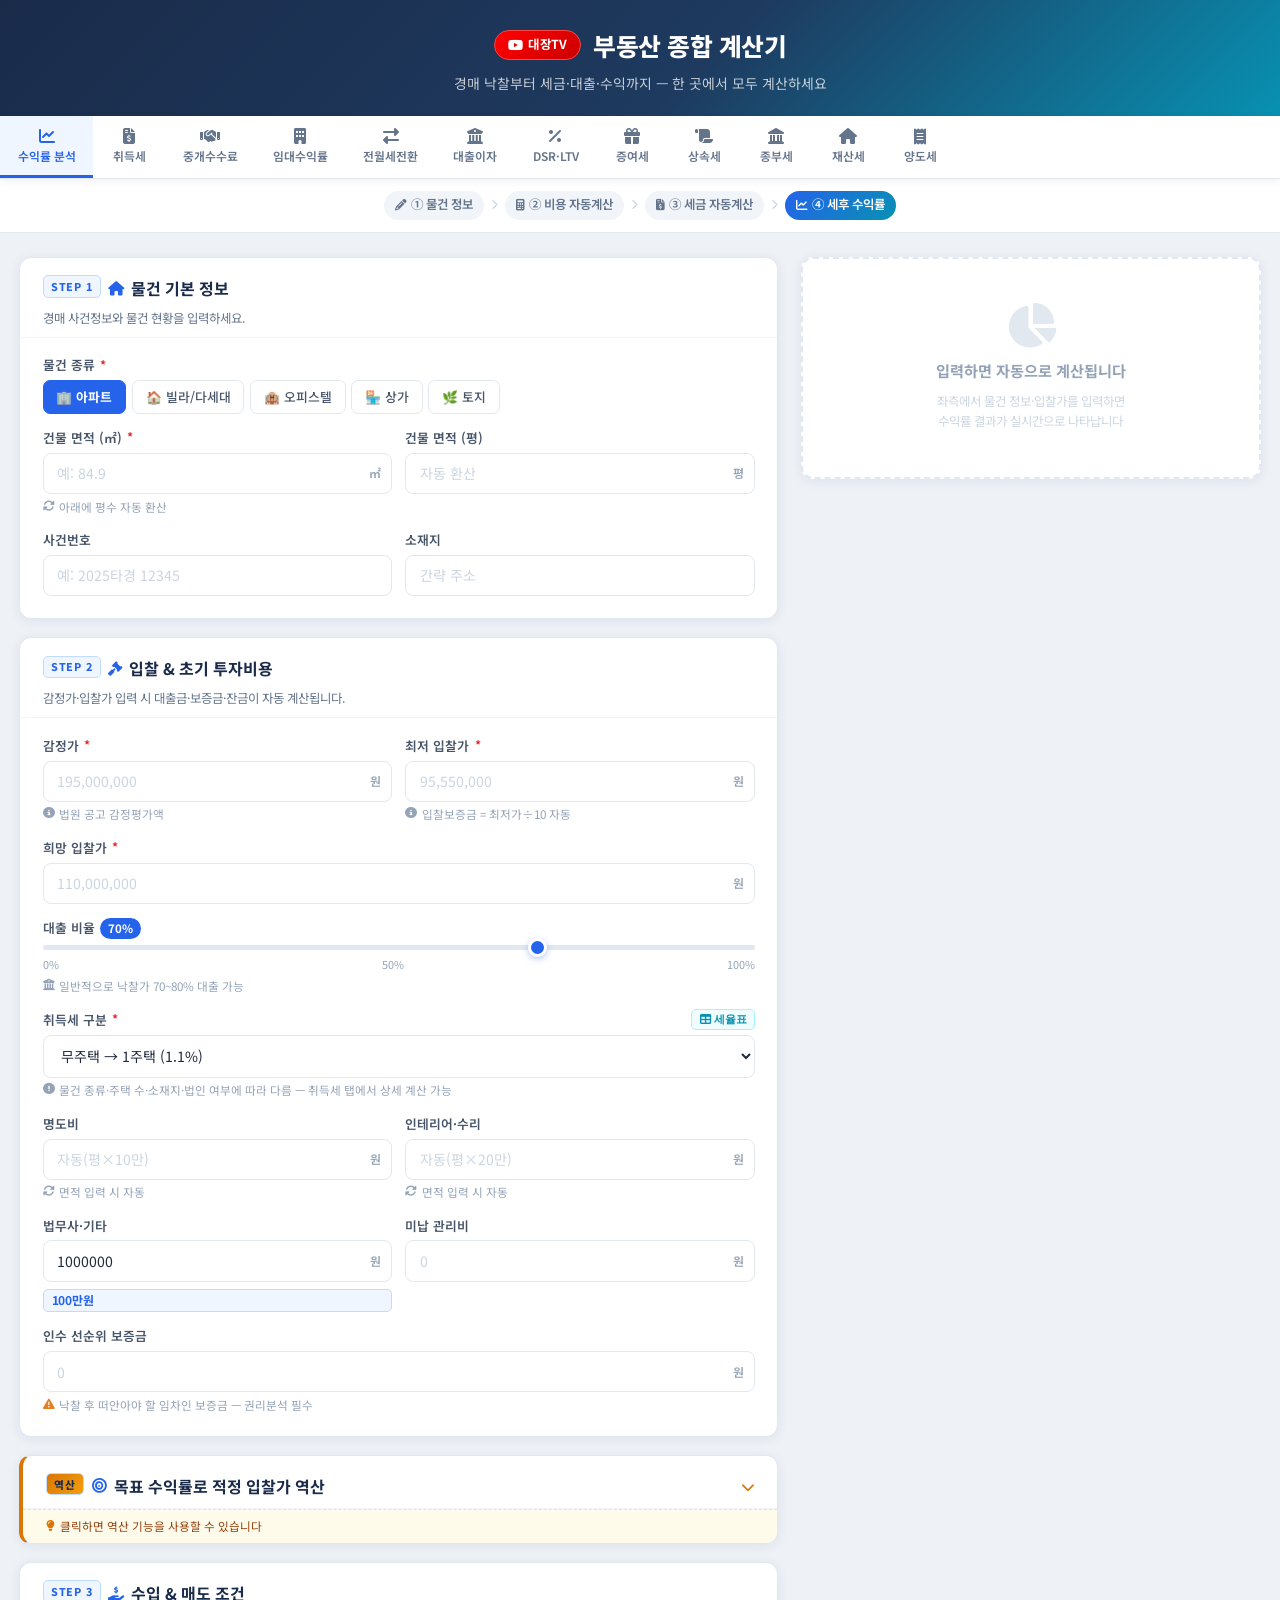
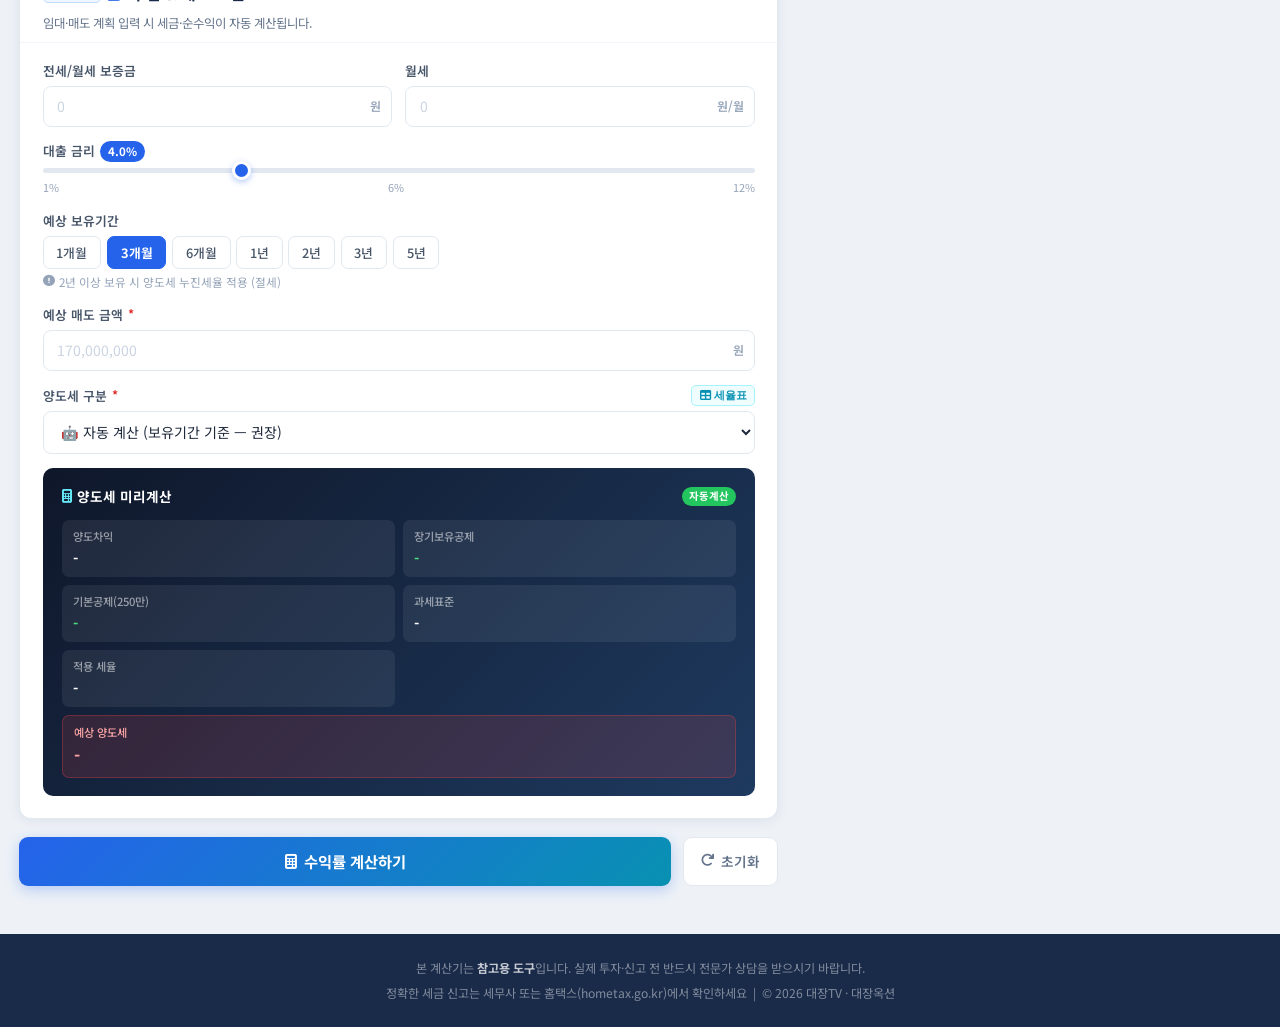
==== commit cafe0491: "Add files via upload" ====
--- a/index.html
+++ b/index.html
@@ -246,12 +246,13 @@
 
       <!-- 역산 카드 -->
       <div class="card card-reverse">
-        <div class="card-header">
+        <div class="card-header card-header-toggle" onclick="toggleRevCalc()" style="cursor:pointer;user-select:none">
           <span class="step-badge step-badge-rev">역산</span>
           <h2 class="card-title"><i class="fas fa-bullseye"></i> 목표 수익률로 적정 입찰가 역산</h2>
-          <p class="card-desc">목표 세후 수익률을 입력하면 써야 할 최대 입찰가를 자동 계산합니다.</p>
-        </div>
-        <div class="card-body">
+          <span class="rev-toggle-icon" id="revToggleIcon"><i class="fas fa-chevron-down"></i></span>
+        </div>
+        <div class="rev-collapsed-hint" id="revHint">클릭하면 역산 기능을 사용할 수 있습니다</div>
+        <div class="card-body" id="revCalcBody" style="display:none;">
           <div class="field-row2">
             <div class="field-group">
               <label>목표 세후 수익률 <span class="sv-badge" id="rv_roiDisp">15%</span></label>
@@ -320,9 +321,9 @@
             <label>예상 보유기간</label>
             <div class="btn-toggle-group" id="holdGroup">
               <button class="btn-toggle" data-val="1" onclick="selHold(this)">1개월</button>
-              <button class="btn-toggle" data-val="3" onclick="selHold(this)">3개월</button>
+              <button class="btn-toggle active" data-val="3" onclick="selHold(this)">3개월</button>
               <button class="btn-toggle" data-val="6" onclick="selHold(this)">6개월</button>
-              <button class="btn-toggle active" data-val="12" onclick="selHold(this)">1년</button>
+              <button class="btn-toggle" data-val="12" onclick="selHold(this)">1년</button>
               <button class="btn-toggle" data-val="24" onclick="selHold(this)">2년</button>
               <button class="btn-toggle" data-val="36" onclick="selHold(this)">3년</button>
               <button class="btn-toggle" data-val="60" onclick="selHold(this)">5년</button>
@@ -371,7 +372,7 @@
               <div class="tp-item"><span class="tp-l">적용 세율</span><span class="tp-v" id="r_tp_rate">-</span></div>
               <div class="tp-item tp-highlight"><span class="tp-l">예상 양도세</span><span class="tp-v red" id="r_tp_tax">-</span></div>
             </div>
-            <p class="tp-note"><i class="fas fa-info-circle"></i> 사전 예측용 참고 수치 — 정확한 신고는 세무사 상담 또는 홈택스 확인</p>
+            
           </div>
         </div>
       </div>
@@ -436,20 +437,25 @@
             <button class="btn-copy-result" onclick="copyRoiResult(this)" title="결과 복사"><i class="fas fa-copy"></i> 복사</button>
           </div>
           <div class="card-body">
+            <!-- 범례 -->
+            <div class="own-cap-legend">
+              <span class="legend-dot"></span><span>주황색 항목 = 실제 <b>자기자본</b>이 투입되는 비용</span>
+              <span class="legend-bank"></span><span>은행 대출금은 자기자본 아님</span>
+            </div>
             <table class="dtable">
               <tbody>
                 <tr class="ts"><td colspan="2">[ 초기 투자비용 ]</td></tr>
                 <tr><td>낙찰가</td><td id="dt_bid">-</td></tr>
                 <tr class="sub"><td>— 은행 대출금</td><td id="dt_loan" class="red">-</td></tr>
-                <tr class="sub"><td>— 입찰보증금</td><td id="dt_dep">-</td></tr>
-                <tr class="sub"><td>— 납부 잔금</td><td id="dt_remain">-</td></tr>
-                <tr class="ts"><td colspan="2">[ 추가 비용 ]</td></tr>
-                <tr><td>취득세</td><td id="dt_acq">-</td></tr>
-                <tr><td>명도비</td><td id="dt_evict">-</td></tr>
-                <tr><td>인테리어·수리</td><td id="dt_repair">-</td></tr>
-                <tr><td>법무사·기타</td><td id="dt_legal">-</td></tr>
-                <tr><td>미납 관리비</td><td id="dt_mgmt">-</td></tr>
-                <tr><td>인수 보증금</td><td id="dt_senior">-</td></tr>
+                <tr class="sub own-cap"><td><span class="own-cap-label">— 입찰보증금</span><span class="own-cap-badge">自</span></td><td id="dt_dep">-</td></tr>
+                <tr class="sub own-cap"><td><span class="own-cap-label">— 납부 잔금</span><span class="own-cap-badge">自</span></td><td id="dt_remain">-</td></tr>
+                <tr class="ts"><td colspan="2">[ 추가 비용 ] <span style="font-size:.65rem;color:#f97316;font-weight:700;margin-left:.4rem">● 자기자본 투입</span></td></tr>
+                <tr class="own-cap"><td><span class="own-cap-label">취득세</span><span class="own-cap-badge">自</span></td><td id="dt_acq">-</td></tr>
+                <tr class="own-cap"><td><span class="own-cap-label">명도비</span><span class="own-cap-badge">自</span></td><td id="dt_evict">-</td></tr>
+                <tr class="own-cap"><td><span class="own-cap-label">인테리어·수리</span><span class="own-cap-badge">自</span></td><td id="dt_repair">-</td></tr>
+                <tr class="own-cap"><td><span class="own-cap-label">법무사·기타</span><span class="own-cap-badge">自</span></td><td id="dt_legal">-</td></tr>
+                <tr class="own-cap"><td><span class="own-cap-label">미납 관리비</span><span class="own-cap-badge">自</span></td><td id="dt_mgmt">-</td></tr>
+                <tr class="own-cap"><td><span class="own-cap-label">인수 보증금</span><span class="own-cap-badge">自</span></td><td id="dt_senior">-</td></tr>
                 <tr class="tot"><td>총 추가비용 (a)</td><td id="dt_totalCost">-</td></tr>
                 <tr class="ts"><td colspan="2">[ 보유 중 지출 ]</td></tr>
                 <tr><td>월 이자</td><td id="dt_mInterest">-</td></tr>
@@ -458,7 +464,7 @@
                 <tr class="tot"><td>지출 합계 (b)</td><td id="dt_totalExp">-</td></tr>
                 <tr class="ts"><td colspan="2">[ 수익 계산 ]</td></tr>
                 <tr><td>매도금액</td><td id="dt_sale">-</td></tr>
-                <tr class="hl"><td><b>자기자본 투입액</b></td><td id="dt_own">-</td></tr>
+                <tr class="hl"><td><b><span class="own-cap-label">자기자본 투입액</span></b></td><td id="dt_own">-</td></tr>
                 <tr class="tot"><td><b>세전 순수익</b></td><td id="dt_net">-</td></tr>
                 <tr class="taxr"><td>예상 양도세</td><td id="dt_tax" class="red">-</td></tr>
                 <tr class="grand"><td><b>🎯 세후 순수익</b></td><td id="dt_after">-</td></tr>
--- a/css/style.css
+++ b/css/style.css
@@ -200,9 +200,24 @@
 .taxr td{color:var(--red)}
 .grand td{background:linear-gradient(135deg,#0f172a,#1e3a5f);color:#fff!important;font-size:.88rem;font-weight:800!important}
 .grand td:last-child{color:#4ade80!important}
-.hl td{background:#fffbeb;font-weight:600}
+.hl td{background:#fff7ed;font-weight:700;border-left:3px solid #f97316}
+.hl td:last-child{color:#ea580c!important}
 .roitr td{background:#f0fdf4}
+
+/* ── 자기자본 투입 항목 강조 ── */
+.own-cap td{background:#fff7ed;border-left:3px solid #f97316}
+.own-cap td:first-child{color:#9a3412;font-size:.79rem}
+.own-cap td:last-child{color:#c2410c!important;font-weight:700}
+.own-cap-label{display:inline-flex;align-items:center;gap:.3rem}
+.own-cap-label::before{content:'●';color:#f97316;font-size:.6rem;line-height:1}
+.own-cap-badge{display:inline-block;font-size:.6rem;font-weight:800;background:#f97316;color:#fff;padding:.05rem .3rem;border-radius:3px;margin-left:.3rem;vertical-align:middle;letter-spacing:.03em}
 .roitr td:last-child{color:var(--green)!important}
+
+/* ── 자기자본 범례 ── */
+.own-cap-legend{display:flex;align-items:center;gap:.55rem;flex-wrap:wrap;font-size:.72rem;color:var(--g6);background:#fff7ed;border:1px solid #fed7aa;border-radius:7px;padding:.45rem .75rem;margin-bottom:.6rem;line-height:1.5}
+.legend-dot{display:inline-block;width:10px;height:10px;border-radius:50%;background:#f97316;flex-shrink:0}
+.legend-bank{display:inline-block;width:10px;height:10px;border-radius:50%;background:#94a3b8;flex-shrink:0;margin-left:.6rem}
+.own-cap-legend b{color:#c2410c}
 .sp{height:5px}
 .sp td{border:none}
 .red{color:var(--red)}
@@ -456,7 +471,11 @@
 
 /* ── 역산 카드 ── */
 .card-reverse{border-left:4px solid var(--gold);}
-.step-badge-rev{background:linear-gradient(135deg,var(--gold),#f59e0b);color:var(--navy)}
+.card-header-toggle{display:flex;align-items:center;gap:.55rem;transition:background .15s}
+.card-header-toggle:hover{background:#fffbeb}
+.rev-toggle-icon{margin-left:auto;color:var(--gold);font-size:.85rem;transition:transform .2s}
+.rev-collapsed-hint{font-size:.73rem;color:#92400e;background:#fffbeb;border-top:1px dashed #fde68a;padding:.45rem 1.4rem;border-radius:0 0 10px 10px;display:flex;align-items:center;gap:.4rem}
+.rev-collapsed-hint::before{content:'\f0eb';font-family:"Font Awesome 6 Free";font-weight:900;color:var(--gold);font-size:.7rem}.step-badge-rev{background:linear-gradient(135deg,var(--gold),#f59e0b);color:var(--navy)}
 .rv-result-grid{
   display:grid;
   grid-template-columns:1fr 1fr;
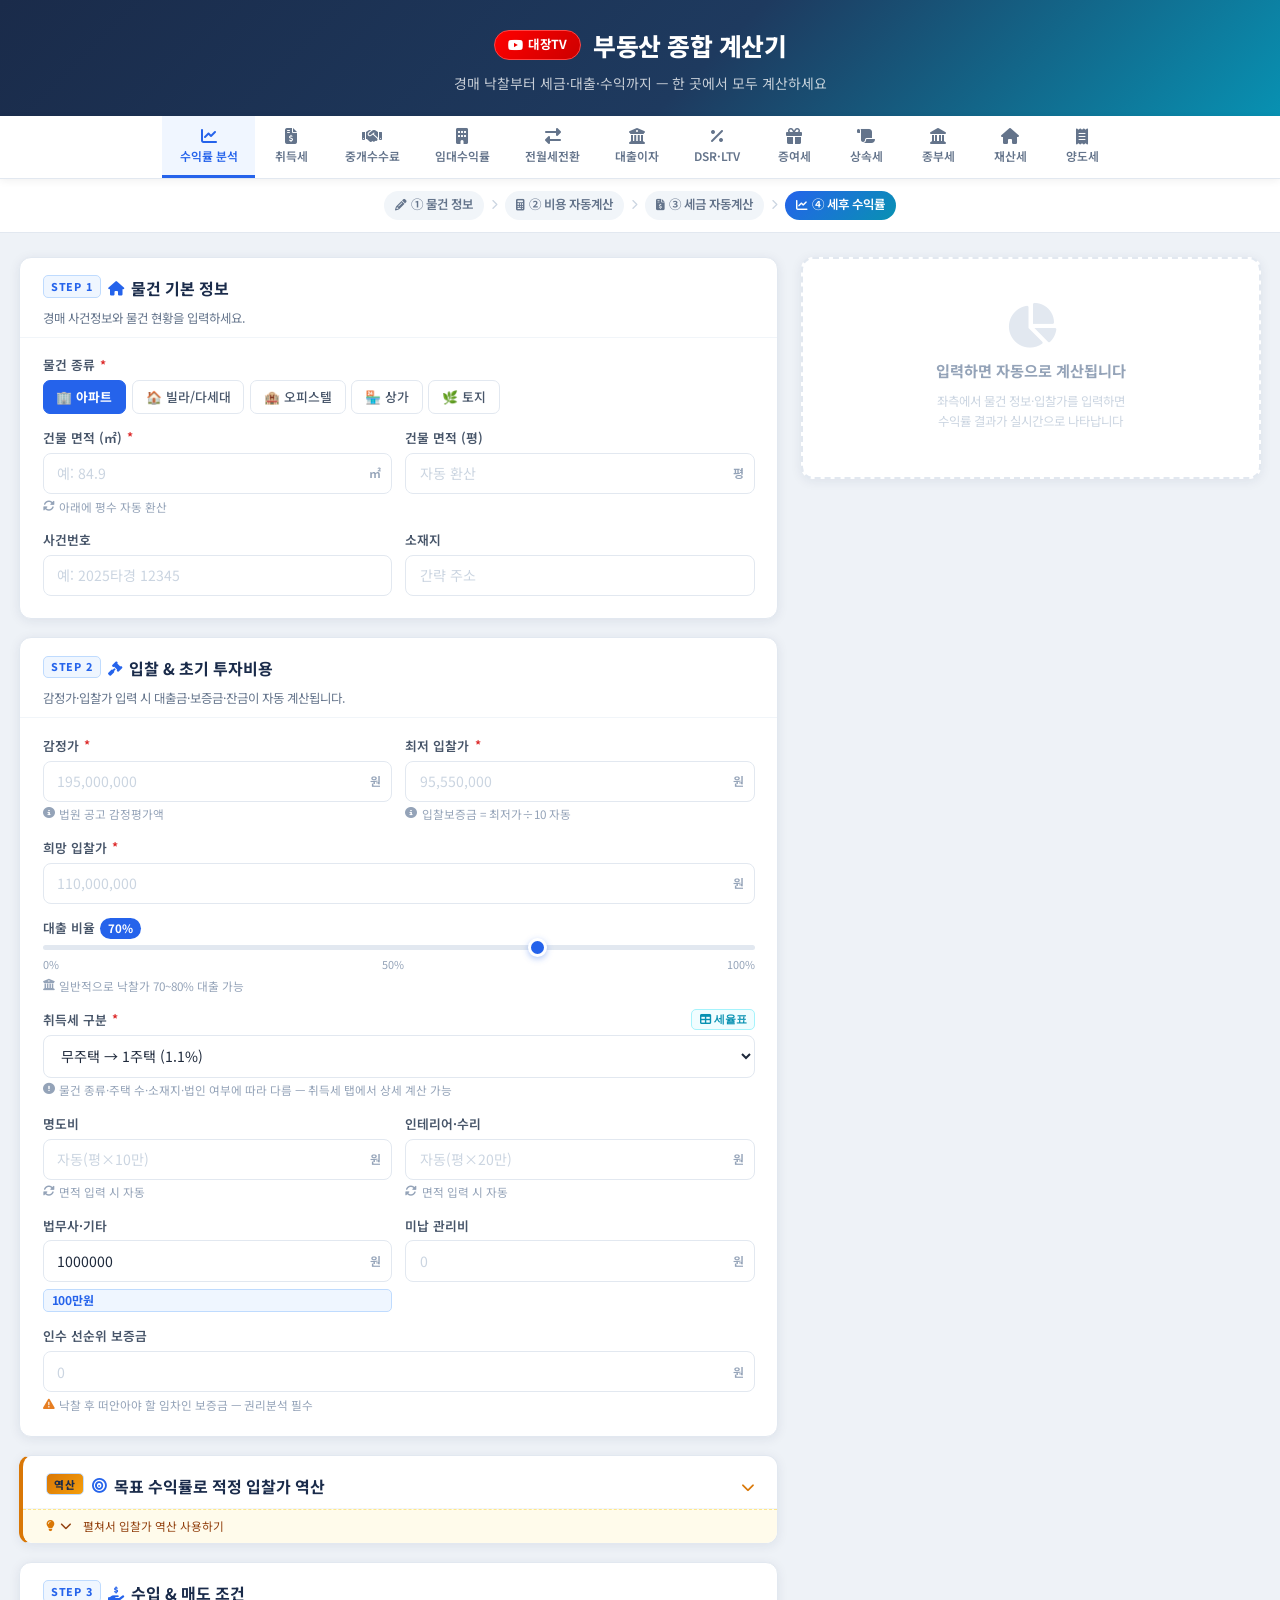
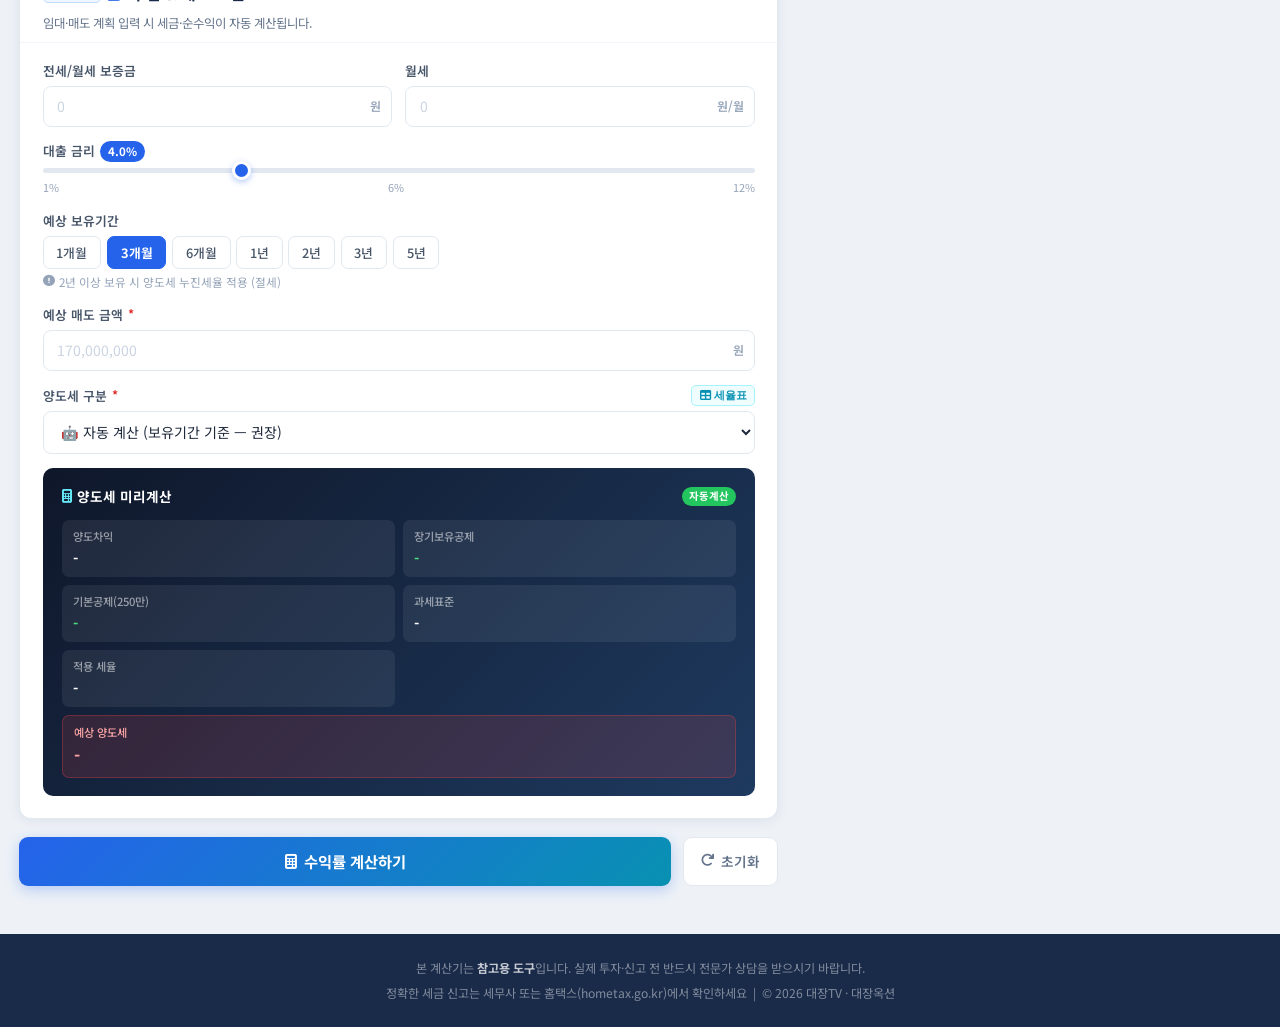
==== commit 70e61b8b: "Add files via upload" ====
--- a/index.html
+++ b/index.html
@@ -64,6 +64,7 @@
       <i class="fas fa-receipt"></i><span>양도세</span>
     </button>
   </div>
+  <div class="tab-nav-scroll-hint" id="tabScrollHint"><i class="fas fa-chevron-right"></i></div>
 </nav>
 
 <!-- ===== 탭 콘텐츠 래퍼 ===== -->
@@ -251,7 +252,7 @@
           <h2 class="card-title"><i class="fas fa-bullseye"></i> 목표 수익률로 적정 입찰가 역산</h2>
           <span class="rev-toggle-icon" id="revToggleIcon"><i class="fas fa-chevron-down"></i></span>
         </div>
-        <div class="rev-collapsed-hint" id="revHint">클릭하면 역산 기능을 사용할 수 있습니다</div>
+        <div class="rev-collapsed-hint" id="revHint"><i class="fas fa-chevron-down" style="margin-right:.3rem"></i> 펼쳐서 입찰가 역산 사용하기</div>
         <div class="card-body" id="revCalcBody" style="display:none;">
           <div class="field-row2">
             <div class="field-group">
@@ -1163,13 +1164,23 @@
           <div class="field-row2">
             <div class="field-group">
               <label>취득일 <span class="req">*</span></label>
-              <input type="date" id="tf_acqDate" onchange="tfCalc()"/>
-              <p class="tip"><i class="fas fa-info-circle"></i> 등기 접수일 기준</p>
+              <div class="date-text-wrap">
+                <input type="text" id="tf_acqDate" placeholder="예: 2022.05.20" maxlength="10"
+                  oninput="tfDateFormat(this);tfCalc()" autocomplete="off" inputmode="numeric"
+                  class="date-text-input"/>
+                <span class="date-text-hint" id="tf_acqDate_hint"></span>
+              </div>
+              <p class="tip"><i class="fas fa-info-circle"></i> 등기 접수일 기준 (예: 2022.05.20)</p>
             </div>
             <div class="field-group">
               <label>양도일 <span class="req">*</span></label>
-              <input type="date" id="tf_saleDate" onchange="tfCalc()"/>
-              <p class="tip"><i class="fas fa-info-circle"></i> 잔금 청산일 또는 등기 접수일 중 빠른 날</p>
+              <div class="date-text-wrap">
+                <input type="text" id="tf_saleDate" placeholder="예: 2025.03.10" maxlength="10"
+                  oninput="tfDateFormat(this);tfCalc()" autocomplete="off" inputmode="numeric"
+                  class="date-text-input"/>
+                <span class="date-text-hint" id="tf_saleDate_hint"></span>
+              </div>
+              <p class="tip"><i class="fas fa-info-circle"></i> 잔금 청산일 또는 등기 접수일 중 빠른 날 (예: 2025.03.10)</p>
             </div>
           </div>
           <!-- 보유기간 자동 표시 -->
--- a/css/style.css
+++ b/css/style.css
@@ -27,12 +27,15 @@
 
 /* ── 탭 네비 ── */
 .tab-nav{background:#fff;border-bottom:1px solid var(--g3);position:sticky;top:0;z-index:200;box-shadow:0 2px 8px rgba(0,0,0,.06)}
-.tab-nav-inner{display:flex;overflow-x:auto;gap:0;scrollbar-width:none;-webkit-overflow-scrolling:touch}
+/* PC: 가운데 정렬 */
+.tab-nav-inner{display:flex;justify-content:center;overflow-x:auto;gap:0;scrollbar-width:none;-webkit-overflow-scrolling:touch;scroll-snap-type:x mandatory}
 .tab-nav-inner::-webkit-scrollbar{display:none}
-.tab-btn{display:flex;flex-direction:column;align-items:center;gap:.2rem;padding:.7rem 1.1rem;border:none;background:none;font-family:inherit;font-size:.74rem;font-weight:600;color:var(--g6);cursor:pointer;white-space:nowrap;border-bottom:3px solid transparent;transition:all var(--tr);min-width:72px}
+.tab-btn{display:flex;flex-direction:column;align-items:center;gap:.2rem;padding:.7rem 1.1rem;border:none;background:none;font-family:inherit;font-size:.74rem;font-weight:600;color:var(--g6);cursor:pointer;white-space:nowrap;border-bottom:3px solid transparent;transition:all var(--tr);min-width:72px;scroll-snap-align:start}
 .tab-btn i{font-size:1rem}
 .tab-btn:hover{color:var(--blue);background:#f8faff}
 .tab-btn.active{color:var(--blue);border-bottom-color:var(--blue);background:#f0f6ff}
+/* 모바일: 스크롤 힌트 화살표 */
+.tab-nav-scroll-hint{display:none;position:absolute;right:0;top:0;height:100%;width:32px;background:linear-gradient(to right,transparent,rgba(255,255,255,.95));pointer-events:none;align-items:center;justify-content:flex-end;padding-right:4px;color:var(--g5);font-size:.75rem}
 
 /* ── 탭 콘텐츠 ── */
 .tab-content-wrap{}
@@ -359,11 +362,31 @@
   .rb-grid{grid-template-columns:1fr}
   .tp-grid{grid-template-columns:1fr}
   .tp-highlight{grid-column:span 1}
-  .tab-btn{min-width:60px;padding:.65rem .7rem;font-size:.68rem}
   .cta-box{flex-direction:column;text-align:center}
   .btn-cta{width:100%;justify-content:center}
   .cbar-row{grid-template-columns:65px 1fr auto}
-}
+  /* 모바일 탭: justify 해제 → 좌측 스크롤 */
+  .tab-nav-inner{justify-content:flex-start}
+  .tab-btn{min-width:64px;padding:.6rem .65rem;font-size:.67rem}
+  .tab-nav-scroll-hint{display:flex}
+  .tab-nav{position:relative}
+}
+/* 태블릿 */
+@media(max-width:768px) and (min-width:601px){
+  .tab-nav-inner{justify-content:flex-start}
+  .tab-btn{min-width:68px;padding:.65rem .8rem;font-size:.7rem}
+  .tab-nav-scroll-hint{display:flex}
+  .tab-nav{position:relative}
+}
+
+/* ── 날짜 텍스트 입력 ── */
+.date-text-wrap{position:relative}
+.date-text-input{width:100%;padding:.55rem .75rem;border:1px solid var(--g3);border-radius:8px;font-family:inherit;font-size:.88rem;color:var(--navy);background:#fff;transition:border .15s;letter-spacing:.04em}
+.date-text-input:focus{outline:none;border-color:var(--blue);box-shadow:0 0 0 3px rgba(37,99,235,.1)}
+.date-text-input::placeholder{color:var(--g4);letter-spacing:0}
+.date-text-hint{display:block;font-size:.72rem;margin-top:.2rem;min-height:.9rem}
+.date-text-hint.ok{color:#16a34a}
+.date-text-hint.err{color:#dc2626}
 
 /* ── 한글 금액 표기 ── */
 .krw-display{
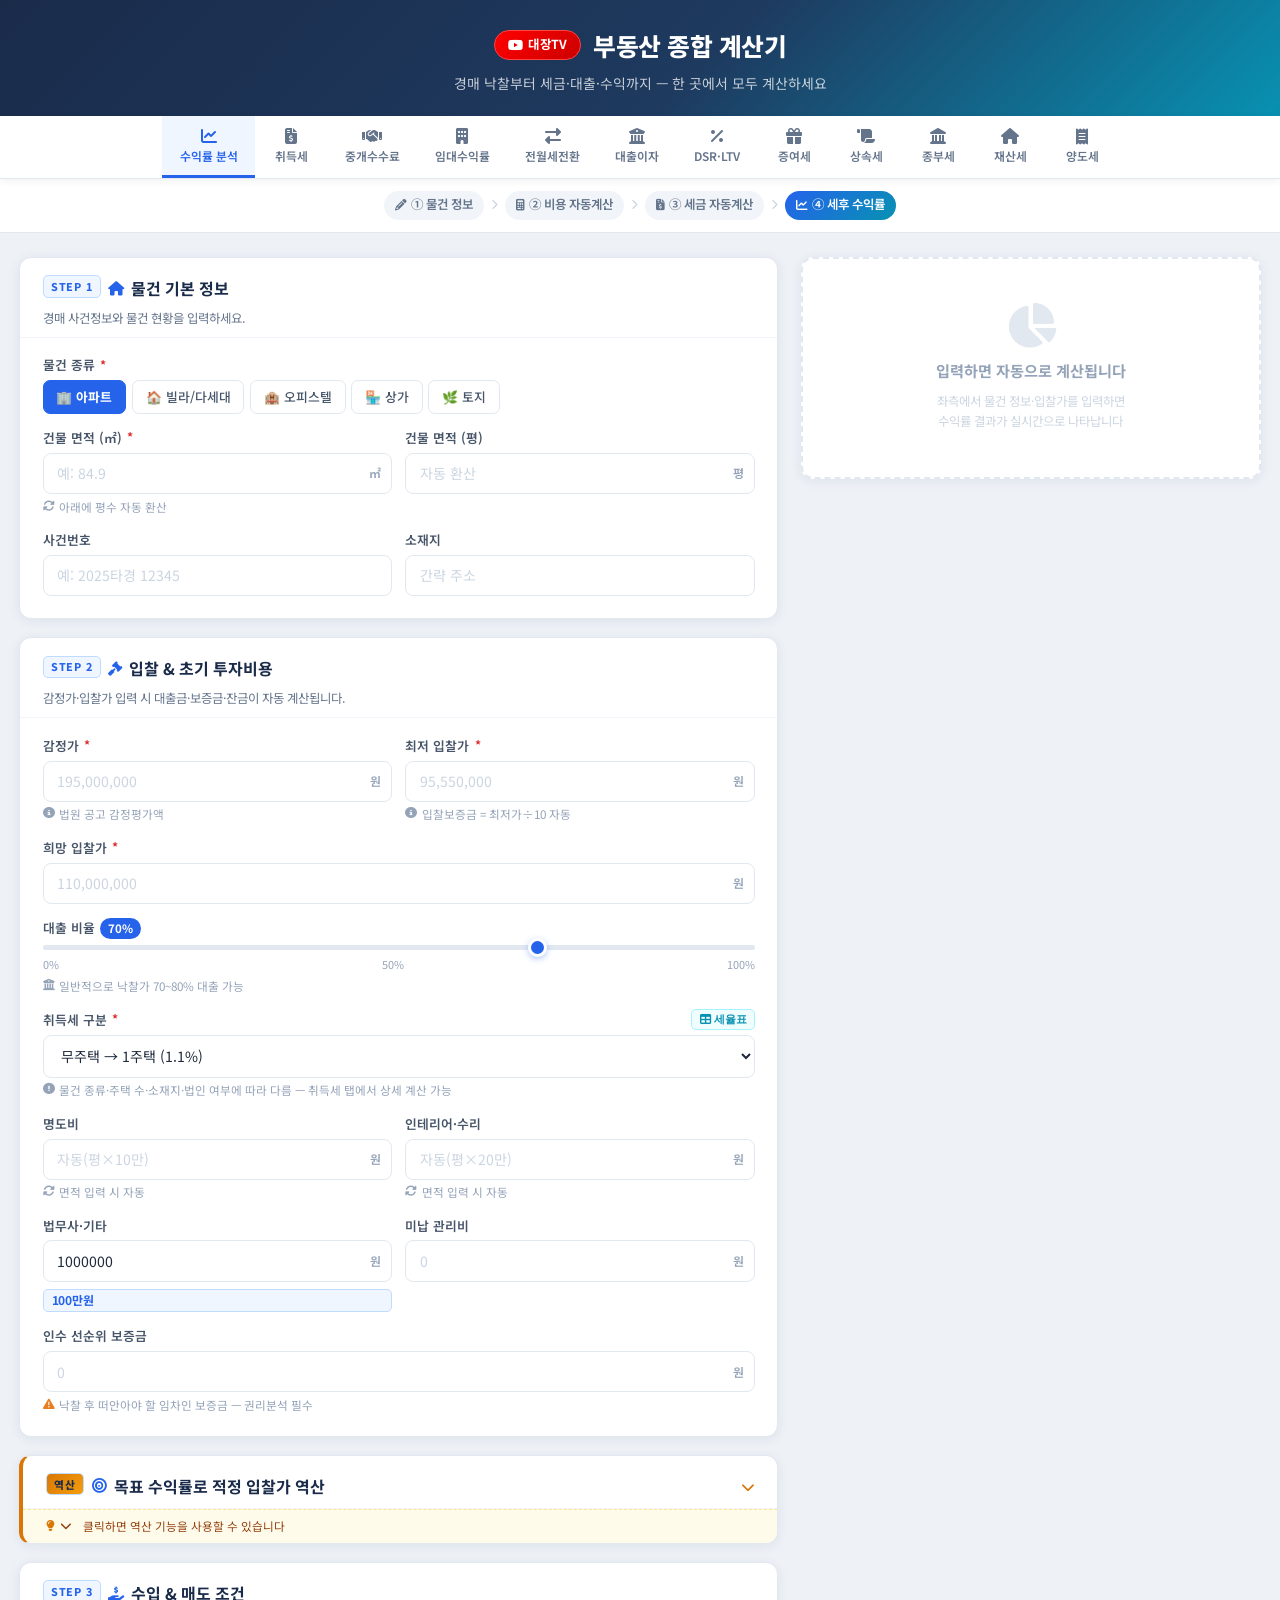
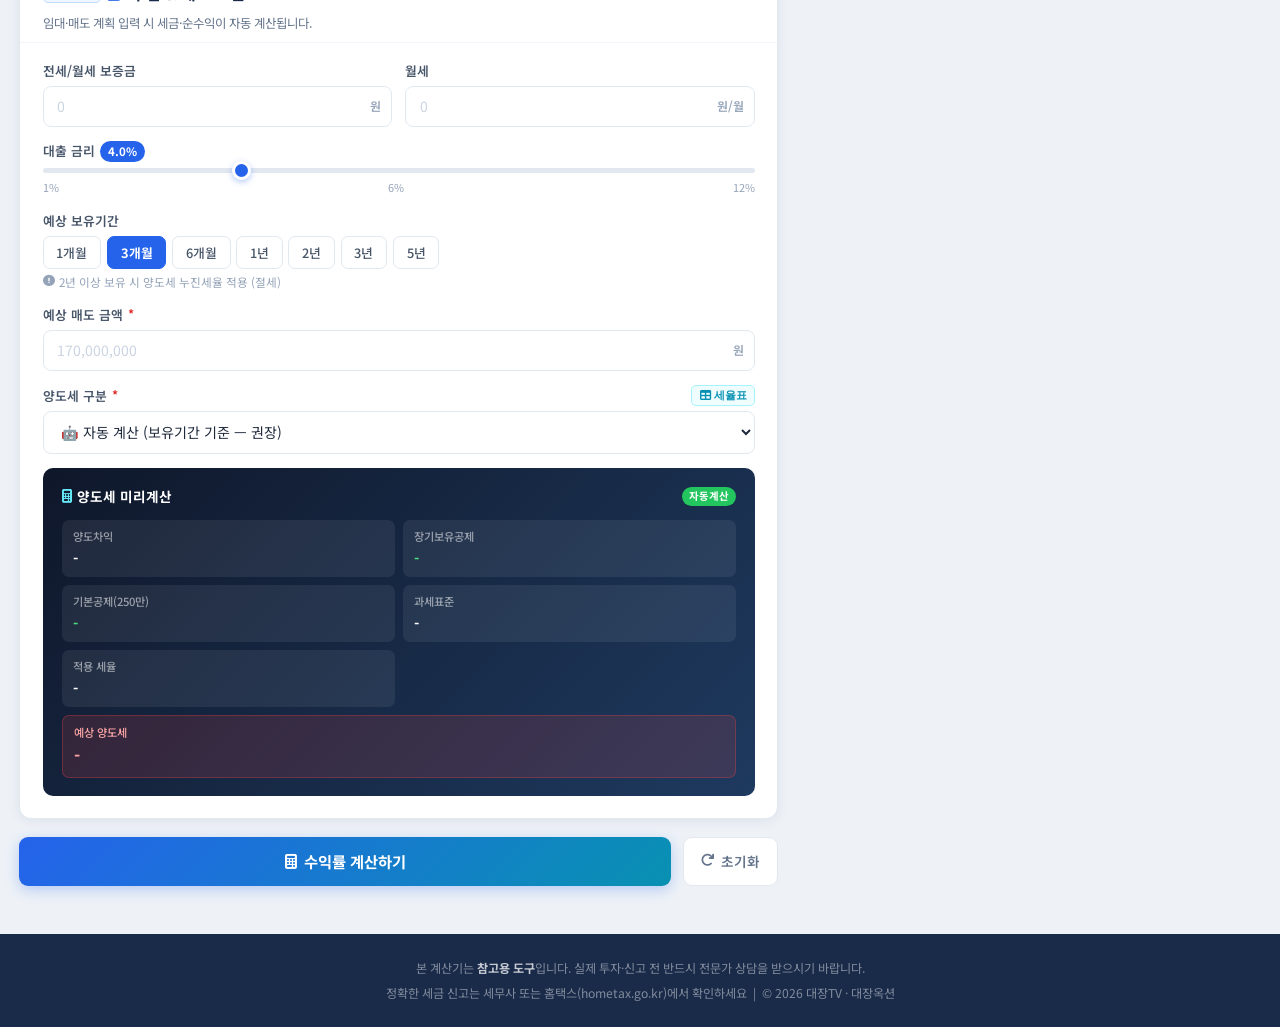
==== commit ff56cf2d: "Add files via upload" ====
--- a/index.html
+++ b/index.html
@@ -252,7 +252,7 @@
           <h2 class="card-title"><i class="fas fa-bullseye"></i> 목표 수익률로 적정 입찰가 역산</h2>
           <span class="rev-toggle-icon" id="revToggleIcon"><i class="fas fa-chevron-down"></i></span>
         </div>
-        <div class="rev-collapsed-hint" id="revHint"><i class="fas fa-chevron-down" style="margin-right:.3rem"></i> 펼쳐서 입찰가 역산 사용하기</div>
+        <div class="rev-collapsed-hint" id="revHint" onclick="toggleRevCalc()" style="cursor:pointer"><i class="fas fa-chevron-down" style="margin-right:.3rem"></i> 클릭하면 역산 기능을 사용할 수 있습니다</div>
         <div class="card-body" id="revCalcBody" style="display:none;">
           <div class="field-row2">
             <div class="field-group">
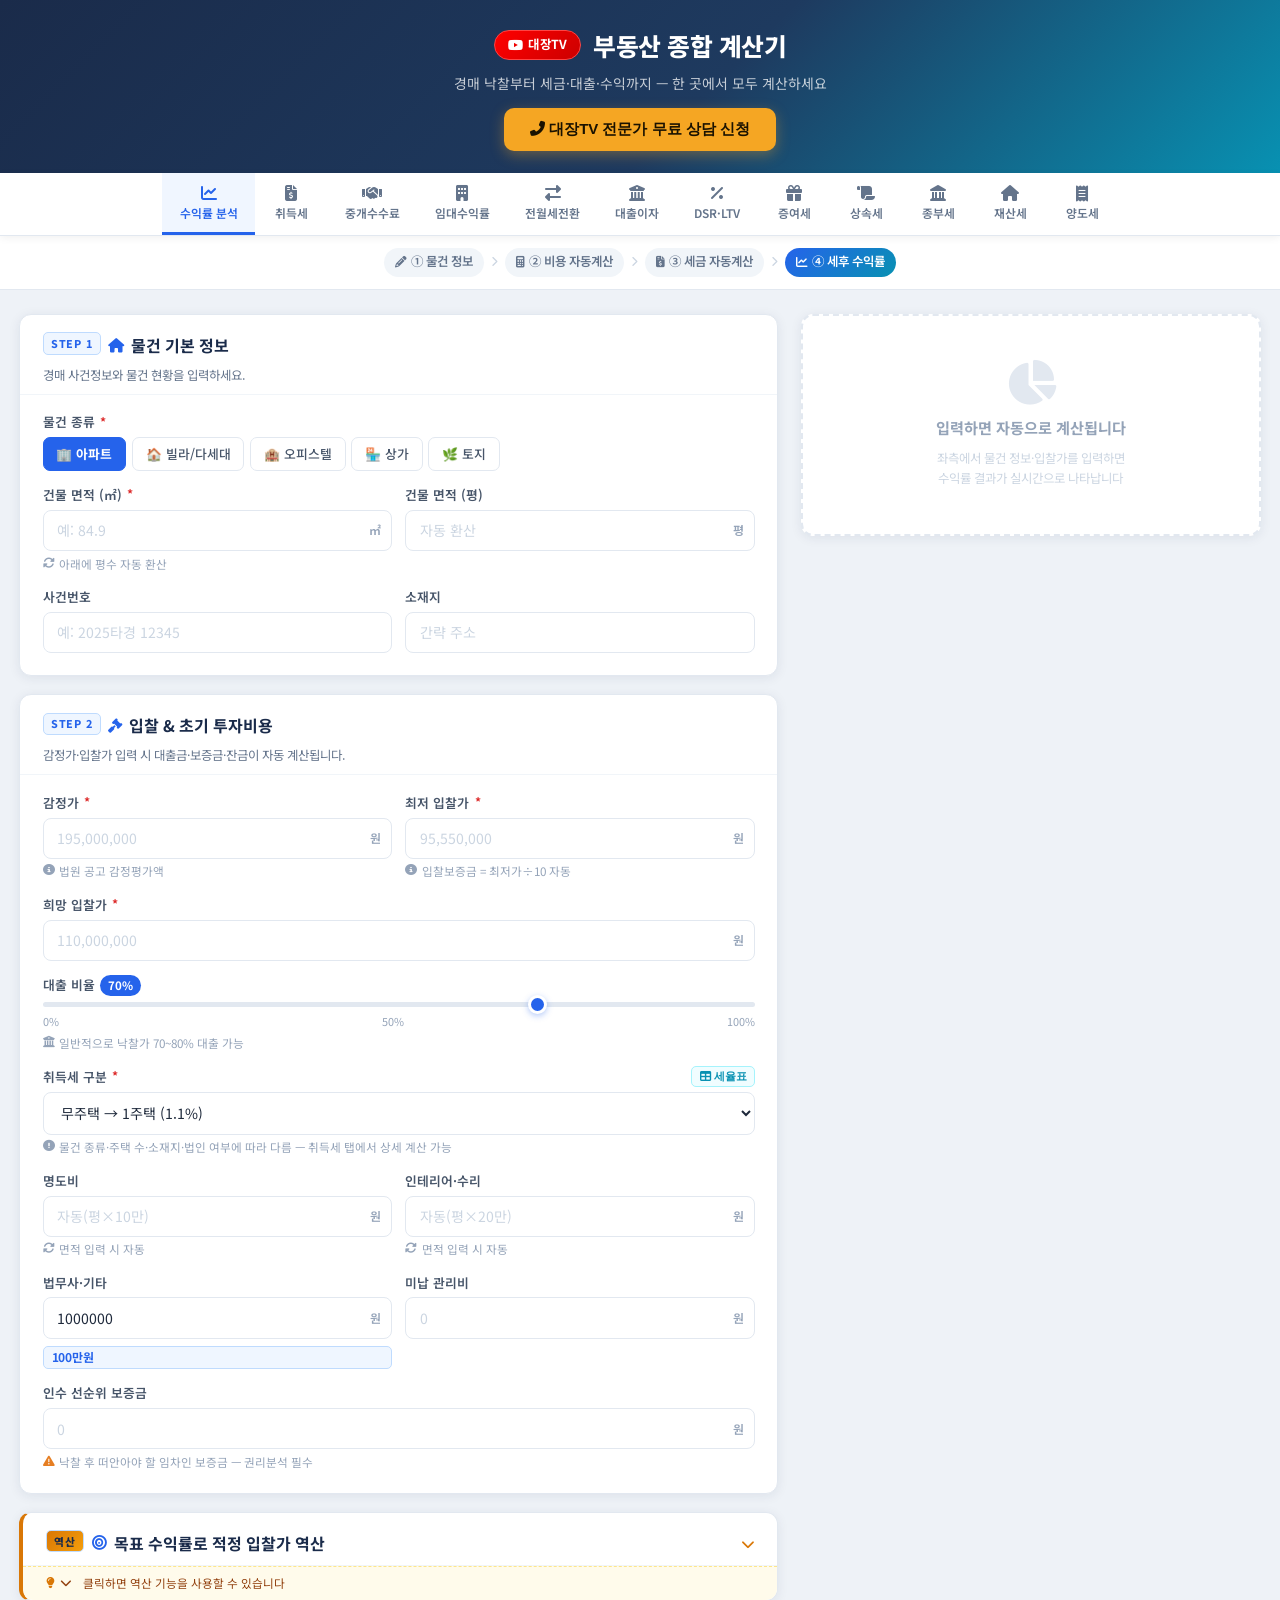
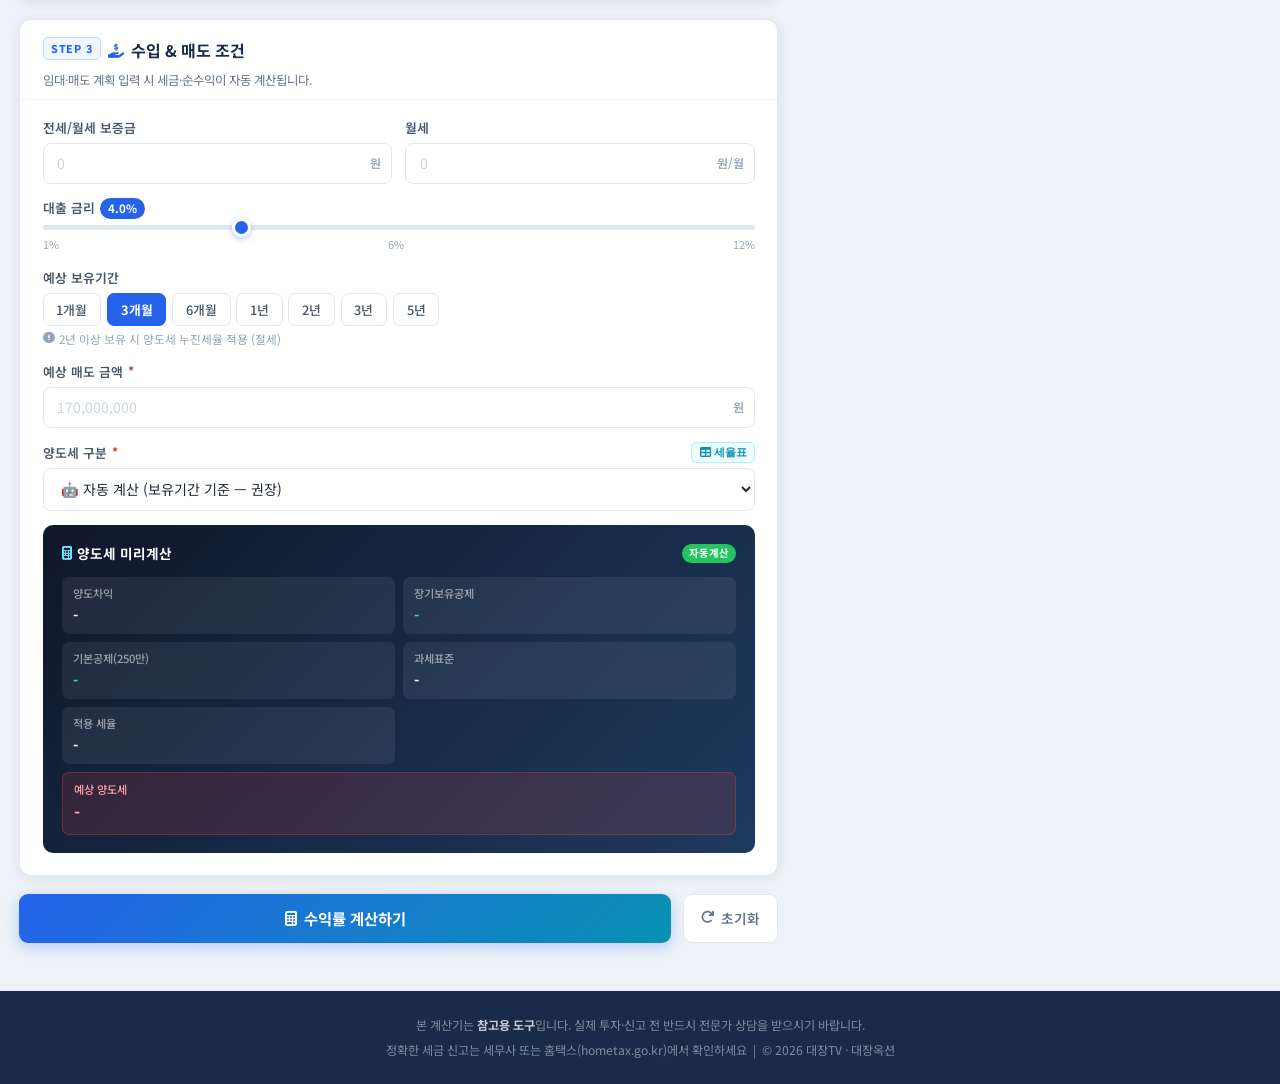
==== commit 87004d40: "Add files via upload" ====
--- a/index.html
+++ b/index.html
@@ -21,6 +21,9 @@
       <span class="brand-title">부동산 종합 계산기</span>
     </div>
     <p class="header-desc">경매 낙찰부터 세금·대출·수익까지 — 한 곳에서 모두 계산하세요</p>
+    <button type="button" onclick="openConsult()" style="margin-top:14px;background:#f5a623;color:#1a1200;border:none;border-radius:10px;padding:12px 26px;font-size:15px;font-weight:800;cursor:pointer;box-shadow:0 4px 14px rgba(245,166,35,.35)">
+      <i class="fas fa-phone-alt"></i> 대장TV 전문가 무료 상담 신청
+    </button>
   </div>
 </header>
 
@@ -182,10 +185,11 @@
             <select id="r_acqTaxRate" onchange="roiCalc()">
               <optgroup label="👤 개인 — 주택">
                 <option value="0.011">무주택 → 1주택 (1.1%)</option>
-                <option value="0.013" data-range="6">1주택 → 2주택 · 6억 이하 (1.1%→계산)</option>
+                <option value="0.011" data-range="6">1주택 → 2주택 · 비조정 (1.1%~3%)</option>
+                <option value="0.08">1주택 → 2주택 · 조정지역 (8%)</option>
                 <option value="0.011">일시적 2주택 특례 (1.1%)</option>
-                <option value="0.08">2주택 → 3주택 조정지역 (8%)</option>
-                <option value="0.08">2주택 → 3주택 비조정 (8%)</option>
+                <option value="0.08">2주택 → 3주택 · 비조정 (8%)</option>
+                <option value="0.12">2주택 → 3주택 · 조정지역 (12%)</option>
                 <option value="0.12">3주택 이상 (12%)</option>
                 <option value="0.011">공시지가 1억 미만 (1.1%)</option>
                 <option value="0.011">공시지가 2억 미만 · 지방 (1.1%)</option>
@@ -489,7 +493,7 @@
         </div>
         <div class="cta-box">
           <div class="cta-txt"><strong>대장TV 경매 전문가와 1:1 무료 상담</strong><br><small>수강생 3,000명+ 브랜드 — 물건 선정부터 낙찰 후 수익실현까지 실전 1:1 안내</small></div>
-          <a href="https://bosstvauction.co.kr/" target="_blank" class="btn-cta"><i class="fas fa-phone-alt"></i> 무료 상담</a>
+          <button type="button" onclick="openConsult()" class="btn-cta"><i class="fas fa-phone-alt"></i> 무료 상담 신청</button>
         </div>
       </div>
     </div>
@@ -515,9 +519,11 @@
           <select id="ac_type" onchange="acCalc()">
             <optgroup label="👤 개인 — 주택 (주거용)">
               <option value="0.01,0.002,0.002">무주택 → 1주택 (합계 1.1%)</option>
-              <option value="0.01,0.002,0.002">1주택 → 2주택 · 일시적 2주택 특례 (1.1%)</option>
-              <option value="0.08,0,0">2주택 → 3주택 · 조정지역 (8%)</option>
+              <option value="0.01,0.002,0.002">1주택 → 2주택 · 비조정 (1.1%~3%)</option>
+              <option value="0.08,0,0">1주택 → 2주택 · 조정지역 (8%)</option>
+              <option value="0.01,0.002,0.002">일시적 2주택 특례 (1.1%)</option>
               <option value="0.08,0,0">2주택 → 3주택 · 비조정지역 (8%)</option>
+              <option value="0.12,0,0">2주택 → 3주택 · 조정지역 (12%)</option>
               <option value="0.12,0,0">3주택 이상 (12%)</option>
               <option value="0.01,0.002,0.002">공시지가 1억 미만 (1.1%)</option>
               <option value="0.01,0.002,0.002">공시지가 2억 미만 · 지방 (1.1%)</option>
@@ -1310,6 +1316,26 @@
             <p class="tip"><i class="fas fa-info-circle"></i> 조정지역은 1주택 비과세 거주요건 2년 필수</p>
           </div>
 
+          <!-- ★매도 시점 조정대상지역 (양도세 중과 판단 기준) -->
+          <div class="field-group">
+            <label>매도 시점 조정대상지역 여부 <span class="req">*</span></label>
+            <div class="btn-toggle-group" id="tf_saleAdjGroup">
+              <button class="btn-toggle active" data-val="no" onclick="selTfSaleAdj(this)">비규제지역</button>
+              <button class="btn-toggle" data-val="yes" onclick="selTfSaleAdj(this)">조정대상지역</button>
+            </div>
+            <p class="tip"><i class="fas fa-info-circle"></i> 양도세 중과는 <b>매도 시점</b> 기준입니다. 비규제지역은 다주택이어도 중과 없음(기본세율).</p>
+          </div>
+
+          <!-- ★다주택 중과 적용 여부 (한시 유예 반영, 조정지역일 때만 노출) -->
+          <div class="field-group" id="tf_surchargeWrap" style="display:none">
+            <label>다주택 중과 적용 여부</label>
+            <div class="btn-toggle-group" id="tf_surchargeGroup">
+              <button class="btn-toggle active" data-val="no" onclick="selTfSurcharge(this)">미적용 (유예중)</button>
+              <button class="btn-toggle" data-val="yes" onclick="selTfSurcharge(this)">적용 (+20~30%p)</button>
+            </div>
+            <p class="tip"><i class="fas fa-exclamation-triangle"></i> 다주택 중과는 <b>한시 유예(2022.5.10~)</b> 중일 수 있습니다. 매도 시점 기준 <b>국세청·세무사 확인 후</b> 적용을 선택하세요. 유예 중이면 '미적용'이 맞습니다.</p>
+          </div>
+
           <!-- 고가주택 여부 -->
           <div class="field-group" id="tf_highPriceWrap" style="display:none">
             <div class="notice-box warning">
@@ -1427,7 +1453,7 @@
 
         <div class="cta-box">
           <div class="cta-txt"><strong>양도세 신고 전 전문가 검토가 필요하신가요?</strong><br><small>1세대1주택 비과세·장기보유공제 세부 조건은 개인 상황마다 다릅니다. 대장TV 경매학원 컨설턴트와 상담하세요.</small></div>
-          <a href="https://bosstvauction.co.kr/" target="_blank" class="btn-cta"><i class="fas fa-phone-alt"></i> 무료 상담</a>
+          <button type="button" onclick="openConsult()" class="btn-cta"><i class="fas fa-phone-alt"></i> 무료 상담 신청</button>
         </div>
       </div>
     </div>
@@ -1446,5 +1472,15 @@
 </footer>
 
 <script src="js/calc.js"></script>
+<!-- 대장TV 상담 리드 수집 (Supabase 연결) -->
+<script src="https://cdn.jsdelivr.net/npm/@supabase/supabase-js@2"></script>
+<script>
+  window.DAEJANG_SUPABASE = {
+    url:     'https://hlkngiqlkumebqauiyee.supabase.co',
+    anonKey: 'sb_publishable_SA87154117_-bz2SStCeoQ_6JiFojbi',
+    source:  'bidcalc'
+  };
+</script>
+<script src="js/consult-form.js"></script>
 </body>
 </html>
--- a/css/style.css
+++ b/css/style.css
@@ -57,7 +57,7 @@
 .result-panel{position:sticky;top:68px}
 
 /* ── 계산기 레이아웃 ── */
-.calc-layout{max-width:680px;padding-top:1.8rem;padding-bottom:3rem}
+.calc-layout{max-width:680px;padding-top:1.8rem;padding-bottom:3rem;margin-left:auto;margin-right:auto}
 .calc-card{background:#fff;border-radius:var(--r);box-shadow:var(--sh);border:1px solid var(--g3);overflow:hidden}
 .calc-header{font-size:1.1rem;font-weight:800;color:var(--navy);padding:1.2rem 1.5rem .2rem;display:flex;align-items:center;gap:.5rem}
 .calc-header i{color:var(--blue)}
@@ -365,17 +365,17 @@
   .cta-box{flex-direction:column;text-align:center}
   .btn-cta{width:100%;justify-content:center}
   .cbar-row{grid-template-columns:65px 1fr auto}
-  /* 모바일 탭: justify 해제 → 좌측 스크롤 */
-  .tab-nav-inner{justify-content:flex-start}
-  .tab-btn{min-width:64px;padding:.6rem .65rem;font-size:.67rem}
-  .tab-nav-scroll-hint{display:flex}
+  /* 모바일 탭: 2줄 wrap */
+  .tab-nav-inner{justify-content:center;flex-wrap:wrap;overflow-x:visible}
+  .tab-btn{min-width:calc(25% - 2px);padding:.55rem .3rem;font-size:.65rem}
+  .tab-nav-scroll-hint{display:none}
   .tab-nav{position:relative}
 }
 /* 태블릿 */
 @media(max-width:768px) and (min-width:601px){
-  .tab-nav-inner{justify-content:flex-start}
-  .tab-btn{min-width:68px;padding:.65rem .8rem;font-size:.7rem}
-  .tab-nav-scroll-hint{display:flex}
+  .tab-nav-inner{justify-content:center;flex-wrap:wrap;overflow-x:visible}
+  .tab-btn{min-width:calc(16.66% - 2px);padding:.6rem .5rem;font-size:.68rem}
+  .tab-nav-scroll-hint{display:none}
   .tab-nav{position:relative}
 }
 
@@ -497,7 +497,7 @@
 .card-header-toggle{display:flex;align-items:center;gap:.55rem;transition:background .15s}
 .card-header-toggle:hover{background:#fffbeb}
 .rev-toggle-icon{margin-left:auto;color:var(--gold);font-size:.85rem;transition:transform .2s}
-.rev-collapsed-hint{font-size:.73rem;color:#92400e;background:#fffbeb;border-top:1px dashed #fde68a;padding:.45rem 1.4rem;border-radius:0 0 10px 10px;display:flex;align-items:center;gap:.4rem}
+.rev-collapsed-hint{font-size:.73rem;color:#92400e;background:#fffbeb;border-top:1px dashed #fde68a;padding:.45rem 1.4rem;border-radius:0 0 10px 10px;display:flex;align-items:center;gap:.4rem;cursor:pointer;transition:background .15s}.rev-collapsed-hint:hover{background:#fef3c7}
 .rev-collapsed-hint::before{content:'\f0eb';font-family:"Font Awesome 6 Free";font-weight:900;color:var(--gold);font-size:.7rem}.step-badge-rev{background:linear-gradient(135deg,var(--gold),#f59e0b);color:var(--navy)}
 .rv-result-grid{
   display:grid;
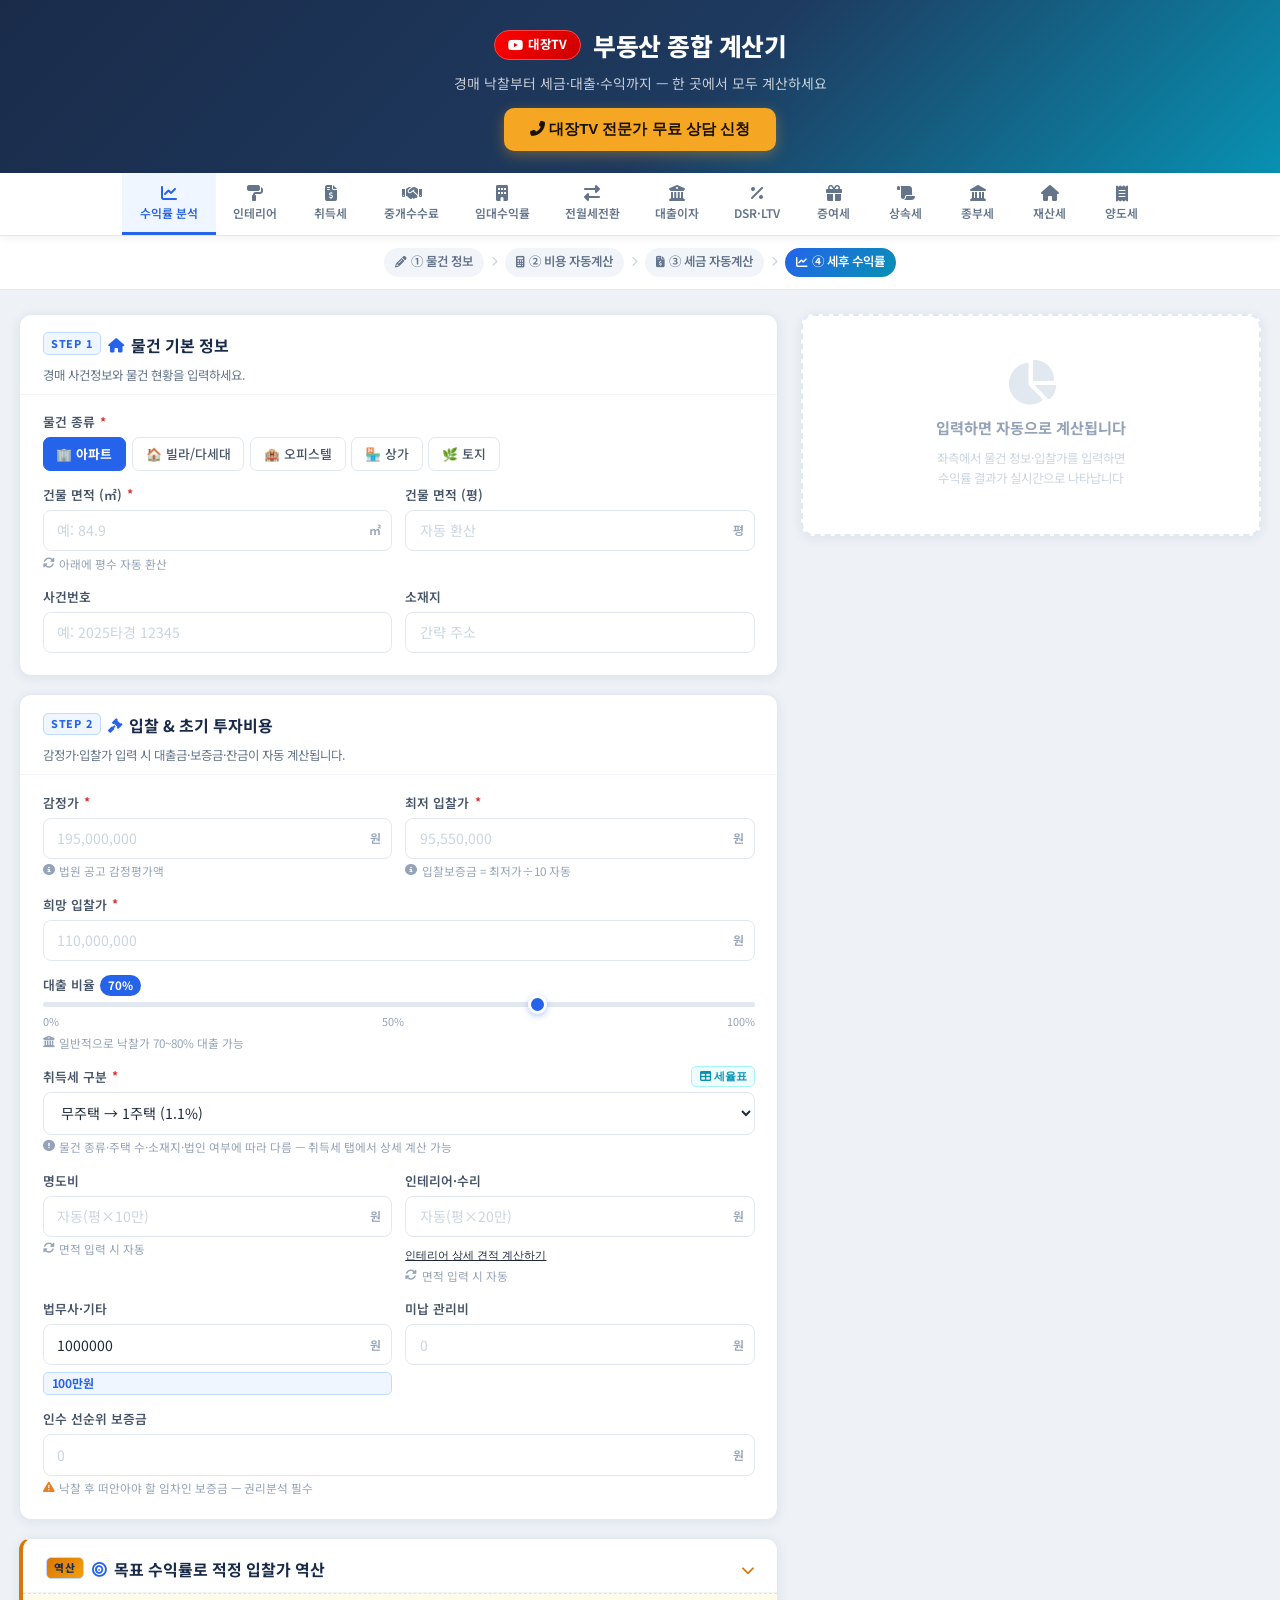
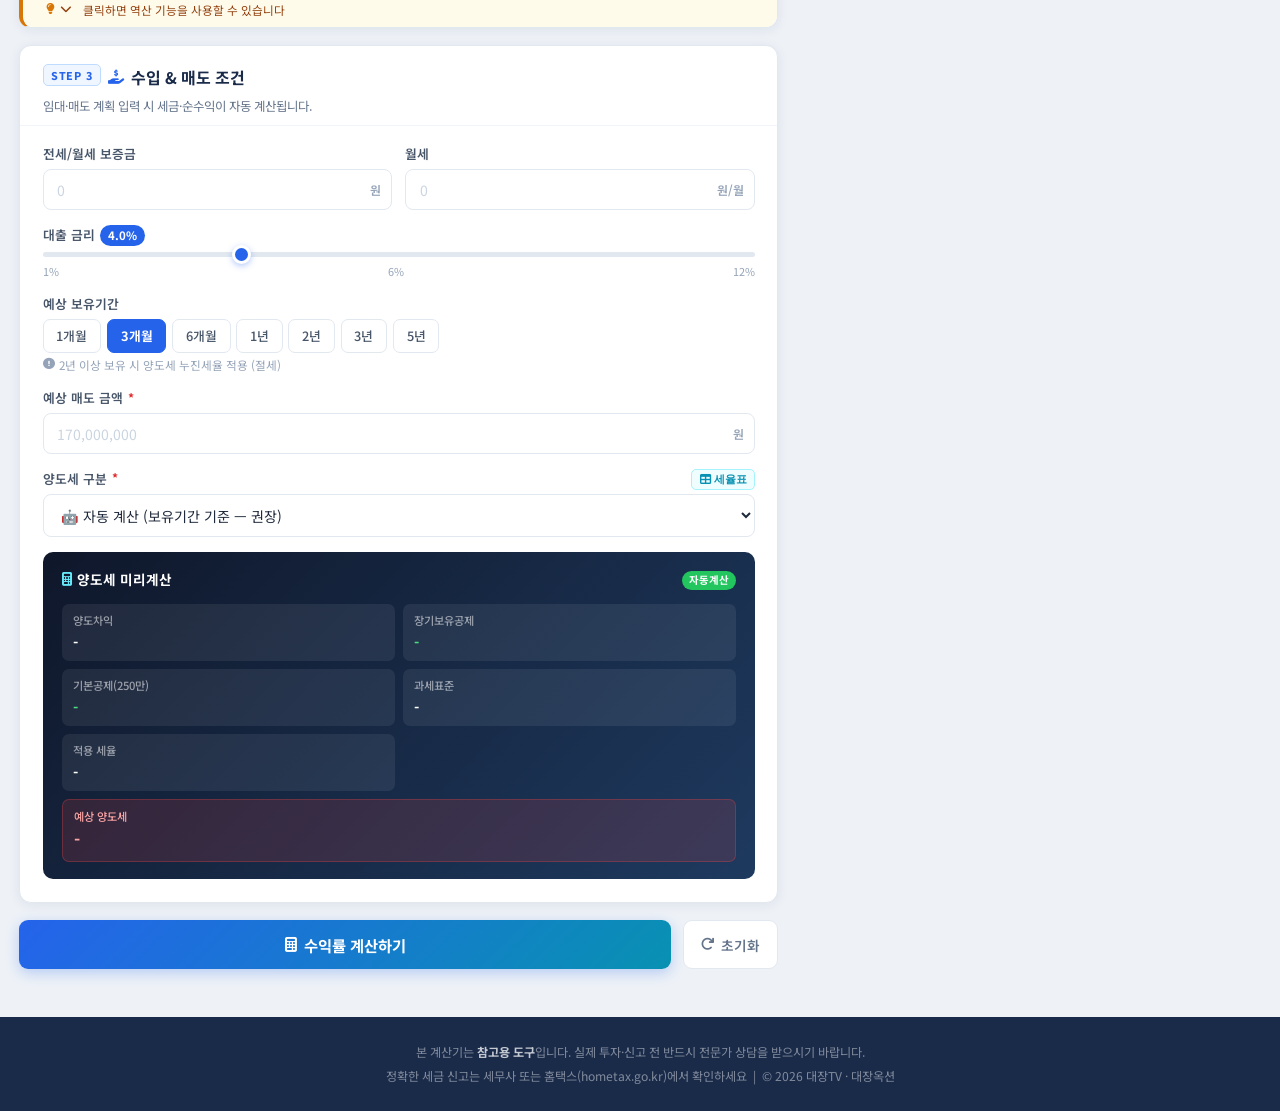
==== commit 74cabad3: "Add interior estimate calculator" ====
--- a/index.html
+++ b/index.html
@@ -8,6 +8,7 @@
   <link href="https://fonts.googleapis.com/css2?family=Noto+Sans+KR:wght@300;400;500;600;700;800;900&display=swap" rel="stylesheet"/>
   <link rel="stylesheet" href="https://cdn.jsdelivr.net/npm/@fortawesome/fontawesome-free@6.4.0/css/all.min.css"/>
   <link rel="stylesheet" href="css/style.css"/>
+  <link rel="stylesheet" href="css/interior.css"/>
   <!-- 카카오 SDK -->
   <script src="https://t1.kakaocdn.net/kakao_js_sdk/2.7.2/kakao.min.js" crossorigin="anonymous"></script>
 </head>
@@ -32,6 +33,9 @@
   <div class="tab-nav-inner">
     <button class="tab-btn active" data-tab="roi" onclick="switchTab('roi',this)">
       <i class="fas fa-chart-line"></i><span>수익률 분석</span>
+    </button>
+    <button class="tab-btn" data-tab="interior" onclick="switchTab('interior',this)">
+      <i class="fas fa-paint-roller"></i><span>인테리어</span>
     </button>
     <button class="tab-btn" data-tab="acquire" onclick="switchTab('acquire',this)">
       <i class="fas fa-file-invoice-dollar"></i><span>취득세</span>
@@ -225,6 +229,7 @@
               <label>인테리어·수리</label>
               <div class="input-wrap"><input type="number" id="r_repair" placeholder="자동(평×20만)" oninput="roiCalc();showKrw(this,'r_repair_krw')"/><span class="unit">원</span></div>
               <span class="krw-display" id="r_repair_krw"></span>
+              <button type="button" class="ic-open-link" style="border:0;background:none;text-align:left" onclick="switchTab('interior',document.querySelector('.tab-btn[data-tab=interior]'))">인테리어 상세 견적 계산하기</button>
               <p class="tip"><i class="fas fa-sync-alt"></i> 면적 입력 시 자동</p>
             </div>
           </div>
@@ -503,6 +508,8 @@
 <!-- ======================================================
      TAB 2: 취득세
      ====================================================== -->
+<section class="tab-pane" id="tab-interior"><div class="ic" id="interior-calculator"></div></section>
+
 <section class="tab-pane" id="tab-acquire">
   <div class="container calc-layout">
     <div class="calc-card">
@@ -1472,6 +1479,8 @@
 </footer>
 
 <script src="js/calc.js"></script>
+<script src="js/interior-engine.js"></script>
+<script src="js/interior-ui.js"></script>
 <!-- 대장TV 상담 리드 수집 (Supabase 연결) -->
 <script src="https://cdn.jsdelivr.net/npm/@supabase/supabase-js@2"></script>
 <script>
--- a/css/interior.css
+++ b/css/interior.css
@@ -0,0 +1,18 @@
+/* 인테리어 화면 안에만 적용 */
+.ic{--ic-accent:#086c79;--ic-tint:#edf7f8;--ic-ink:#21292f;--ic-muted:#68737b;--ic-line:#e5e9ec;--ic-bg:#fff;color:var(--ic-ink);background:#fff;font-size:14px;line-height:1.6;padding-bottom:64px}
+.ic button,.ic input,.ic select{font:inherit}.ic button{cursor:pointer}.ic button:focus-visible,.ic a:focus-visible,.ic summary:focus-visible{outline:3px solid var(--ic-accent);outline-offset:3px}.ic button:disabled{opacity:.5;cursor:not-allowed}.ic [hidden]{display:none!important}
+.ic-top{max-width:1190px;margin:0 auto;padding:38px 24px 27px;border-bottom:1px solid var(--ic-line)}.ic-eyebrow{font-weight:700;color:var(--ic-accent);font-size:12px;margin-bottom:8px;letter-spacing:.05em}.ic h1{font-size:30px;letter-spacing:-1px;line-height:1.3;font-weight:800}.ic-top p{color:var(--ic-muted);margin-top:9px;font-size:14px}
+.ic-layout{display:grid;grid-template-columns:126px minmax(0,1fr) 306px;gap:32px;max-width:1190px;margin:0 auto;padding:32px 24px;align-items:start}.ic-nav{position:sticky;top:86px;display:flex;flex-direction:column;gap:3px;border-right:1px solid var(--ic-line);padding-right:18px}.ic-nav button{display:flex;align-items:center;gap:10px;border:0;padding:12px 14px;background:none;text-align:left;border-radius:8px;color:var(--ic-muted);font-weight:600;white-space:nowrap}.ic-nav button i{width:16px;text-align:center;font-size:14px}.ic-nav button[aria-selected=true]{color:var(--ic-accent);background:var(--ic-tint);font-weight:800}.ic-nav button:hover{background:var(--ic-tint)}
+.ic-form-head{display:flex;justify-content:space-between;gap:12px;align-items:center;margin-bottom:18px}.ic h2{font-size:23px;font-weight:800;letter-spacing:-.7px}.ic-reset{border:1px solid var(--ic-line);border-radius:20px;padding:6px 12px;background:var(--ic-bg);color:var(--ic-muted);font-size:12px!important;white-space:nowrap}.ic-notice{padding:15px 18px;background:#f6f8f9;border-radius:8px;color:var(--ic-muted);font-size:12px;margin-bottom:25px;line-height:1.8}.ic-notice strong{color:var(--ic-ink);font-weight:600}.ic-sample{color:var(--ic-accent);background:none;border:none;text-decoration:underline;text-underline-offset:3px;font-weight:600;margin-top:8px}
+.ic-field{border:0;min-width:0;padding:0;margin:0 0 26px}.ic-field legend,.ic-field>.ic-label{display:block;font-size:14px;font-weight:700;margin-bottom:10px}.ic-hint{color:var(--ic-muted);font-size:11px;font-weight:400;display:block;margin-top:5px}.ic-options{display:grid;grid-template-columns:repeat(3,minmax(0,1fr));gap:8px}.ic-options.two{grid-template-columns:repeat(2,minmax(0,1fr))}.ic-options.four{grid-template-columns:repeat(2,minmax(0,1fr))}.ic-choice{display:block;position:relative;cursor:pointer;font-size:12px;font-weight:500!important}.ic-choice input{position:absolute;opacity:0;width:1px;height:1px}.ic-choice span{min-height:45px;display:flex;align-items:center;justify-content:center;gap:6px;text-align:center;border:1px solid var(--ic-line);border-radius:7px;padding:10px 8px;color:var(--ic-ink);background:var(--ic-bg);transition:border-color .15s,background .15s}.ic-choice input:checked+span{border-color:var(--ic-accent);background:var(--ic-tint);color:var(--ic-accent);font-weight:700}.ic-choice input:focus-visible+span{outline:3px solid var(--ic-accent);outline-offset:3px}.ic-choice input:checked+span::after{content:'✓';font-weight:700}.ic-housing span{min-height:94px;flex-direction:column}.ic-housing i{font-size:29px;color:#758b96;margin-bottom:2px}.ic-housing input:checked+span i{color:var(--ic-accent)}
+.ic-number{display:flex;gap:8px;align-items:center;max-width:100%}.ic-number input{width:100%;min-width:0;background:var(--ic-bg);border:1px solid var(--ic-line);border-radius:7px;color:var(--ic-ink);padding:10px 12px;font-size:17px;font-weight:600}.ic-number select{width:80px;flex-shrink:0;background:var(--ic-bg);border:1px solid var(--ic-line);color:var(--ic-ink);padding:10px 8px;border-radius:7px}.ic-unit{color:var(--ic-muted);white-space:nowrap}.ic-area-caption{margin:8px 0 4px;font-size:12px;color:var(--ic-muted)}.ic-range{width:100%;accent-color:var(--ic-accent);margin-top:16px;height:5px}.ic-range-labels{display:flex;justify-content:space-between;font-size:11px;color:var(--ic-muted);margin-top:6px}.ic-quick{display:flex;gap:6px;margin-top:12px}.ic-quick button{border:1px solid var(--ic-line);background:var(--ic-bg);color:var(--ic-muted);padding:4px 11px;border-radius:5px;font-size:11px}.ic-inline{display:flex;align-items:center;gap:8px;font-weight:500;font-size:13px}.ic-inline input{accent-color:var(--ic-accent);width:16px;height:16px;flex-shrink:0}.ic-divider{height:1px;background:var(--ic-line);border:0;margin:28px 0}
+.ic-result{position:sticky;top:88px;background:var(--ic-bg);border:1px solid var(--ic-line);border-radius:12px;overflow:hidden}.ic-result-head{background:var(--ic-tint);padding:22px 21px}.ic-result-head p{font-size:12px;color:var(--ic-accent);font-weight:600}.ic-price{margin-top:5px;font-size:25px;font-weight:800;letter-spacing:-1px;color:var(--ic-accent);line-height:1.35;font-variant-numeric:tabular-nums}.ic-price span{font-size:13px;letter-spacing:0;font-weight:500}.ic-subprice{margin-top:9px;font-size:11px!important;font-weight:400!important}.ic-result-body{padding:19px 20px}.ic-result-body>p{font-size:12px;color:var(--ic-muted)}.ic-totals{margin-top:15px}.ic-total-row{display:flex;justify-content:space-between;gap:8px;font-size:12px;padding:7px 0}.ic-total-row strong{font-variant-numeric:tabular-nums;white-space:nowrap}.ic-total-row.em{border-top:1px solid var(--ic-line);margin-top:5px;padding-top:12px;font-weight:700}.ic-result-actions{display:flex;gap:7px;margin-top:16px}.ic-secondary{border:1px solid var(--ic-line);color:var(--ic-ink);background:var(--ic-bg);border-radius:7px;padding:9px 8px;font-size:12px!important;flex:1;white-space:nowrap}.ic-primary{border:0;border-radius:7px;background:var(--ic-accent);color:white;padding:12px 14px;font-weight:700;width:100%;font-size:13px!important}.ic-apply{margin-top:12px}.ic-apply select{width:100%;font-size:12px;padding:8px 10px;margin-bottom:8px}.ic-error{color:#ac2a2a;font-size:12px;line-height:1.7}.ic-empty{padding:8px 0 14px;text-align:center;font-size:12px;color:var(--ic-muted)}
+.ic-details{border-top:1px solid var(--ic-line);margin-top:18px;padding-top:15px}.ic-details summary{font-size:12px;font-weight:700;cursor:pointer}.ic-line-item{padding:10px 0;border-bottom:1px solid var(--ic-line);font-size:11px}.ic-line-item>div{display:flex;justify-content:space-between;gap:8px}.ic-line-item small{display:block;color:var(--ic-muted);font-size:10px;margin-top:3px}.ic-basis{margin-top:22px;border-top:1px solid var(--ic-line);padding-top:18px}.ic-basis summary{cursor:pointer;color:var(--ic-muted);font-size:12px;font-weight:600}.ic-basis p{font-size:12px;color:var(--ic-muted);margin:12px 0}.ic-basis label{display:block;margin:13px 0;font-size:12px}.ic-basis input[type=number]{padding:7px;font-size:12px;margin-top:5px}.ic-rate-row{display:grid;grid-template-columns:1fr 1fr;gap:12px}.ic-price-row{display:grid;grid-template-columns:minmax(0,1fr) 125px;gap:10px;align-items:center;border-bottom:1px solid var(--ic-line);padding:8px 0}.ic-price-row label{font-size:11px;margin:0}.ic-price-row small{color:var(--ic-muted)}.ic-price-row input{margin:0!important;color:var(--ic-ink);background:var(--ic-bg)}.ic-price-reset{margin-top:14px}.ic-tail{font-size:11px;color:var(--ic-muted);line-height:1.8;margin-top:28px}.ic-status{position:fixed;bottom:24px;left:50%;transform:translateX(-50%);padding:10px 18px;background:#24323a;color:white;border-radius:8px;z-index:1200;box-shadow:0 4px 20px #0002;font-size:13px;max-width:90vw;text-align:center}.ic-mobile-bar{display:none}.ic-open-link{color:var(--ic-accent);font-size:11px;display:inline-block;margin-top:7px;text-decoration:underline}.ic-standalone{background:white;margin:0;font-family:'Noto Sans KR','Malgun Gothic',sans-serif}.ic-standalone-header{height:68px;display:flex;align-items:center;justify-content:space-between;max-width:1190px;margin:auto;padding:0 24px;border-bottom:1px solid #e5e9ec}.ic-standalone-header a{font-weight:800;color:#1a2b4a;text-decoration:none;font-size:16px}.ic-standalone-header span{font-size:12px;color:#68737b}
+.ic-mobile-br{display:none}.ic-sample{display:block;text-align:left}.ic-choice span{position:relative;padding-left:16px;padding-right:20px}.ic-choice input:checked+span::after{position:absolute;right:7px;top:4px;font-size:11px}
+@media(max-width:800px){body:has(#tab-interior.active) .tab-nav-inner{flex-wrap:nowrap;justify-content:flex-start;overflow-x:auto}body:has(#tab-interior.active) .tab-btn{min-width:76px;flex:0 0 auto;padding:.65rem .75rem;font-size:11px}.ic-mobile-br{display:inline}}
+@media(min-width:1160px){.ic .ic-options.four{grid-template-columns:repeat(4,minmax(0,1fr))}}
+@media(max-width:1050px){.ic-layout{grid-template-columns:100px minmax(0,1fr) 280px;gap:20px}.ic-nav{padding-right:10px}.ic-nav button{padding:11px}.ic-result-body{padding:16px}.ic-result-head{padding:18px}.ic-price{font-size:23px}}
+@media(max-width:800px){.ic-layout{display:block;padding:0 20px 30px;max-width:640px}.ic-nav{position:sticky;top:61px;z-index:100;flex-direction:row;overflow:auto;border:0;margin:0 -20px 26px;padding:10px 20px;background:var(--ic-bg);border-bottom:1px solid var(--ic-line);scrollbar-width:none}.ic-nav button{flex-shrink:0;padding:9px 12px;font-size:13px}.ic-nav button i{display:none}.ic-top{padding:25px 20px 22px}.ic h1{font-size:25px}.ic h2{font-size:21px}.ic-top p{font-size:12px}.ic-result{position:static;margin-top:28px}.ic-result-head{padding:22px}.ic-price{font-size:29px}.ic-mobile-bar{display:flex;position:fixed;bottom:0;left:0;right:0;z-index:300;align-items:center;justify-content:space-between;gap:10px;background:var(--ic-bg);border-top:1px solid var(--ic-line);padding:12px 20px calc(12px + env(safe-area-inset-bottom));box-shadow:0 -3px 16px #00000008}.ic-mobile-bar small{display:block;color:var(--ic-muted);font-size:10px}.ic-mobile-bar strong{font-size:17px;color:var(--ic-accent)}.ic-mobile-bar button{width:auto;padding:10px 17px}.ic-status{bottom:90px}.ic{padding-bottom:95px}.ic-options.four{grid-template-columns:repeat(2,minmax(0,1fr))}.ic-result-actions .ic-secondary{padding:11px}.ic-standalone .ic-nav{top:0}}
+@media(prefers-color-scheme:dark){.ic{--ic-accent:#83d0d7;--ic-tint:#20373c;--ic-ink:#e6ecee;--ic-muted:#a2b0b8;--ic-line:#344248;--ic-bg:#192328;background:var(--ic-bg)}.ic-notice{background:#233039}.ic-primary{background:#83d0d7;color:#132b30}.ic-standalone{background:#192328}.ic-standalone-header a{color:#e6ecee}.ic-error{color:#ffaaa2}}
+@media(prefers-reduced-motion:reduce){.ic *{transition:none!important;scroll-behavior:auto!important}}
+@media print{body *{visibility:hidden}#tab-interior,#tab-interior *{visibility:visible}.ic{position:absolute;left:0;top:0;width:100%;background:white!important;color:#21292f!important;padding:0}.ic-layout{display:block}.ic-nav,.ic-top,.ic-form,.ic-result-actions,.ic-apply,.ic-mobile-bar,.ic-status{display:none!important}.ic-result{border:0;position:static}.ic-result-head{background:white}.ic-result *{color:#21292f!important}.ic-result .ic-details{display:block}.ic-result .ic-details>div{display:block!important}.ic-result details>div{content-visibility:visible}#tab-interior{display:block!important}.site-header,.tab-nav,.site-footer{display:none}}
